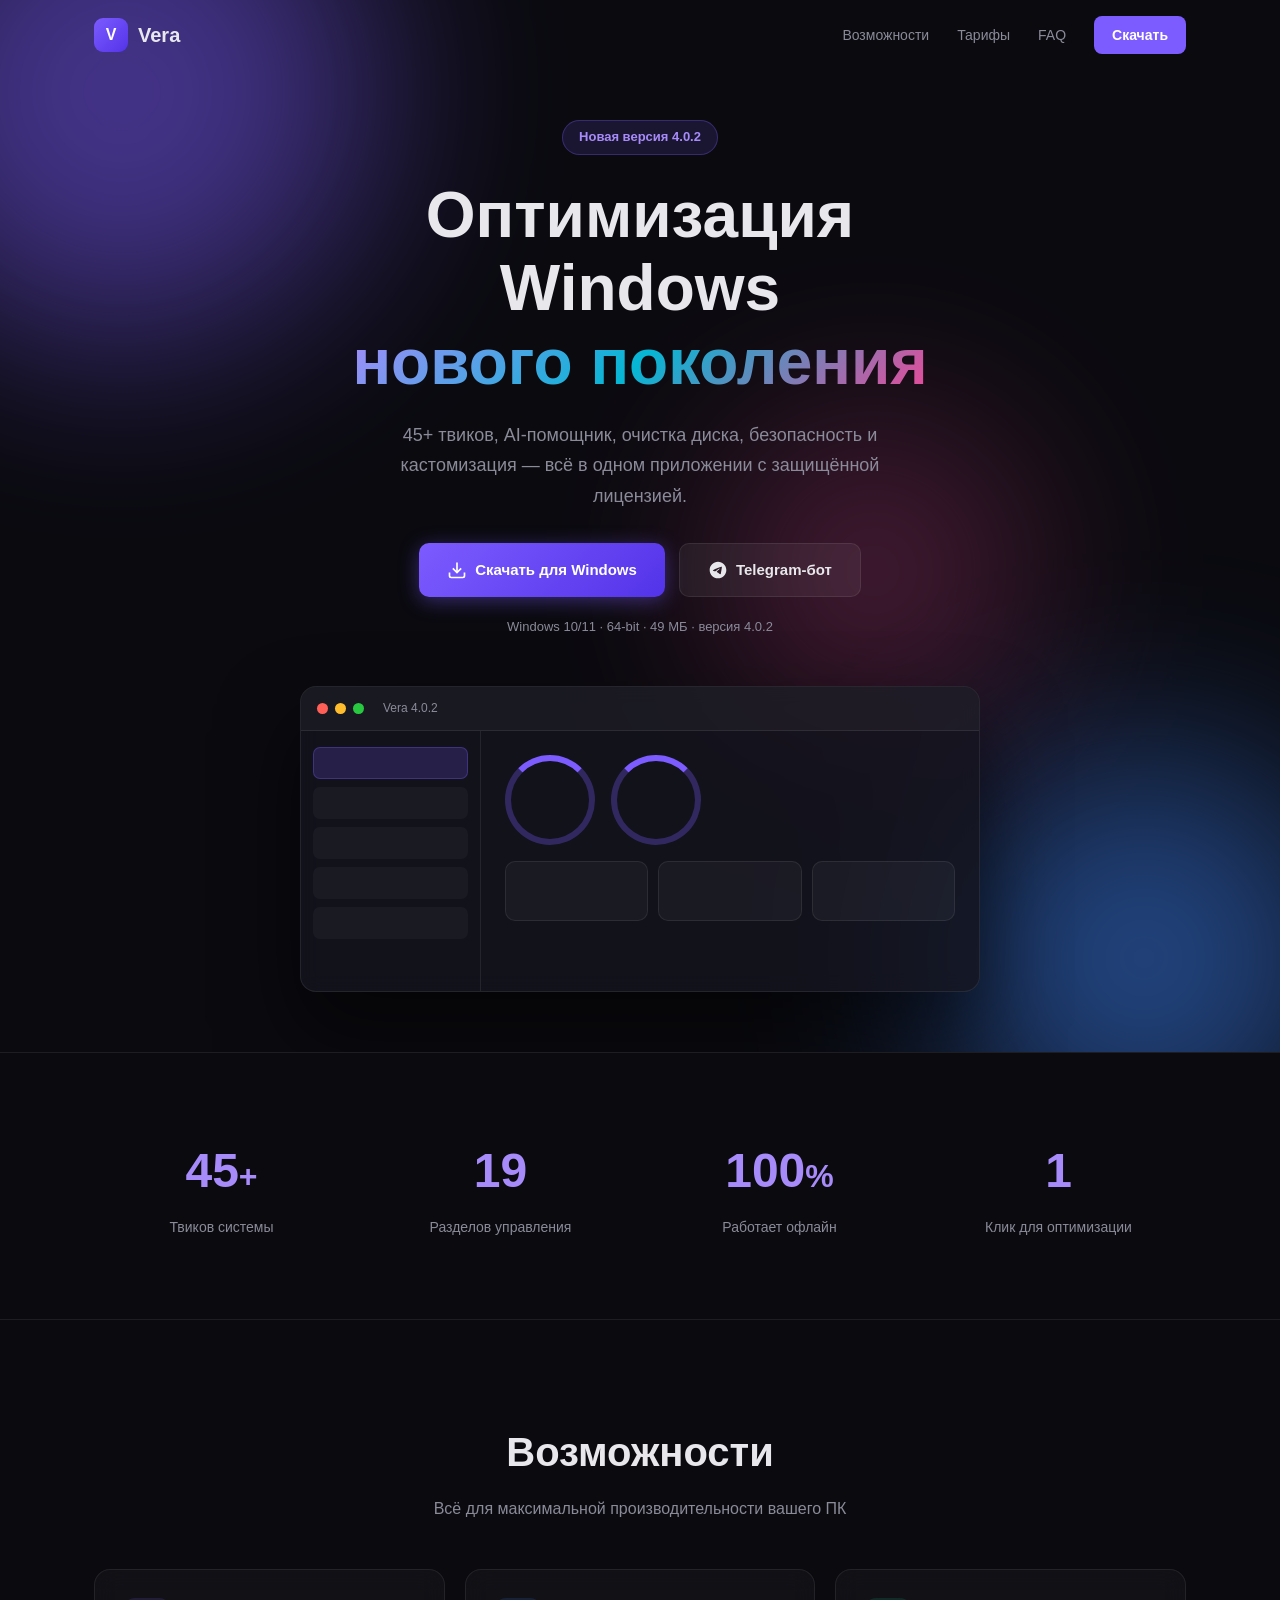
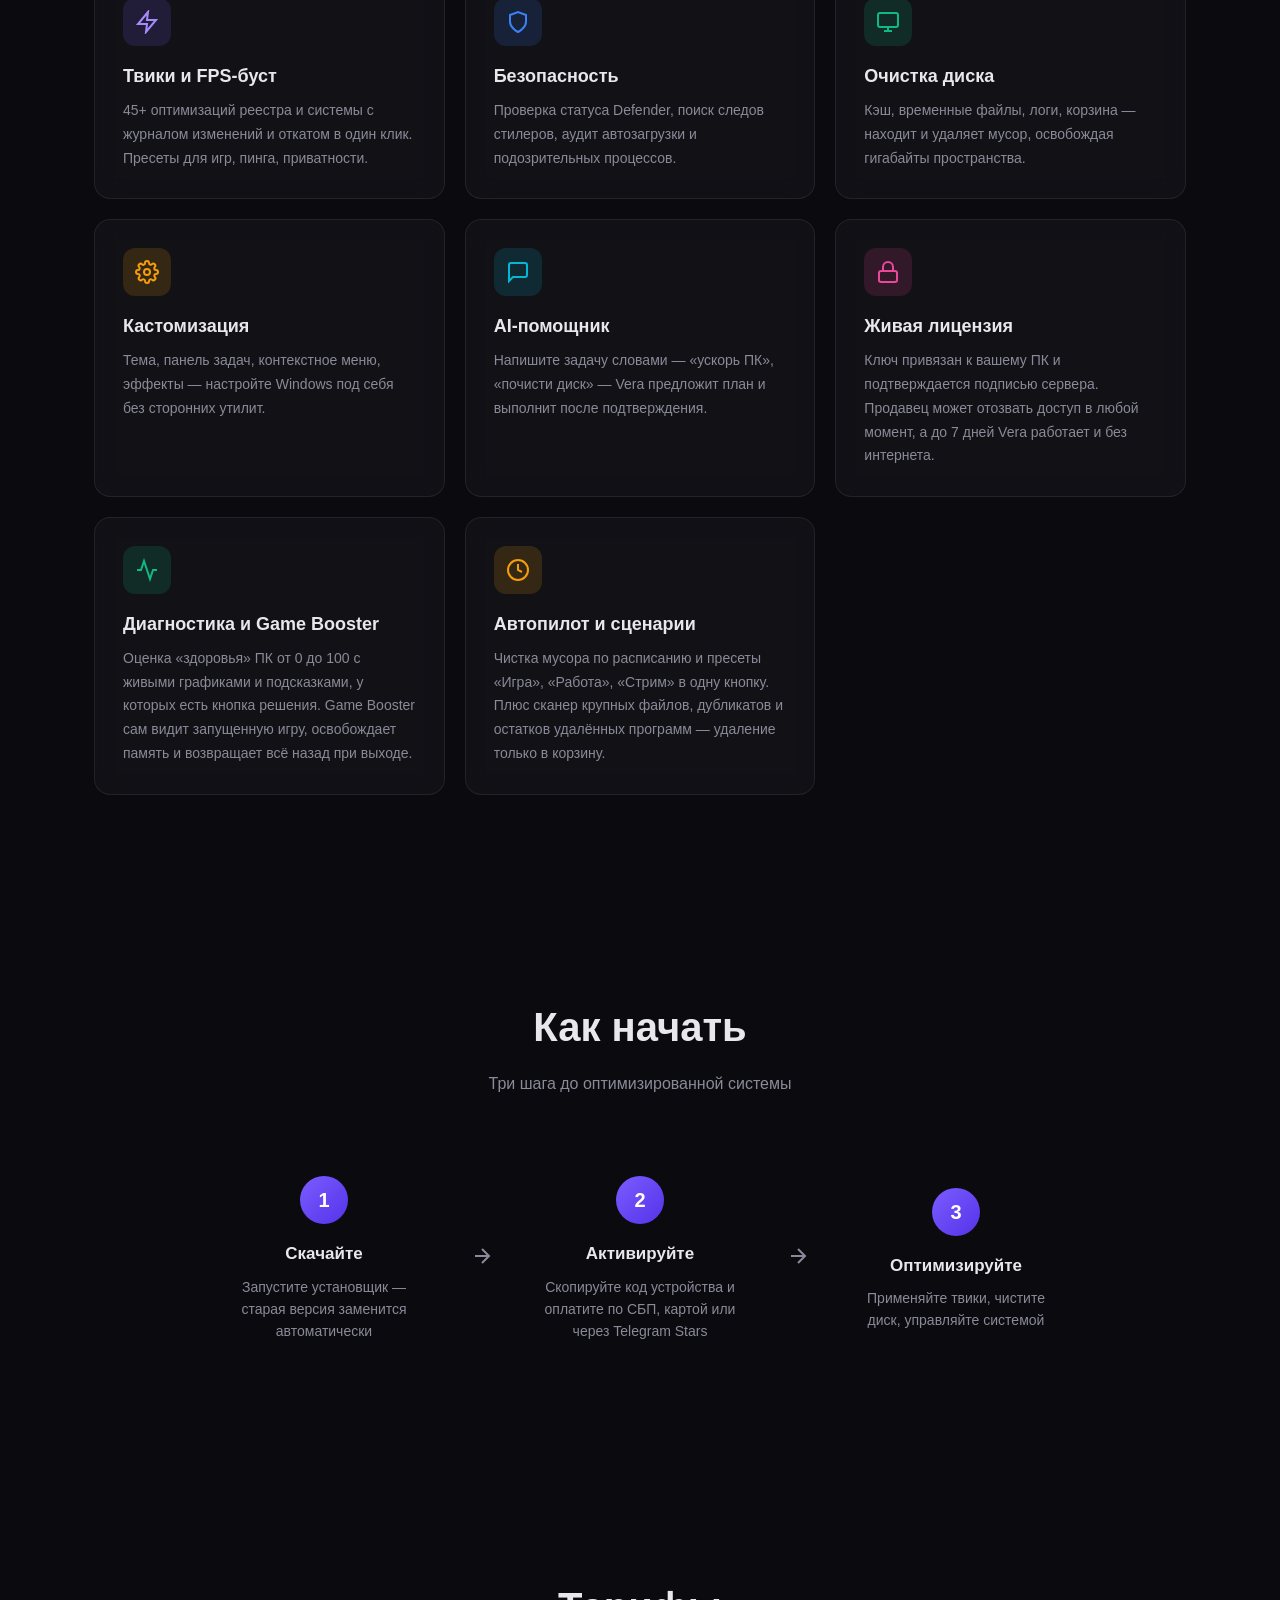
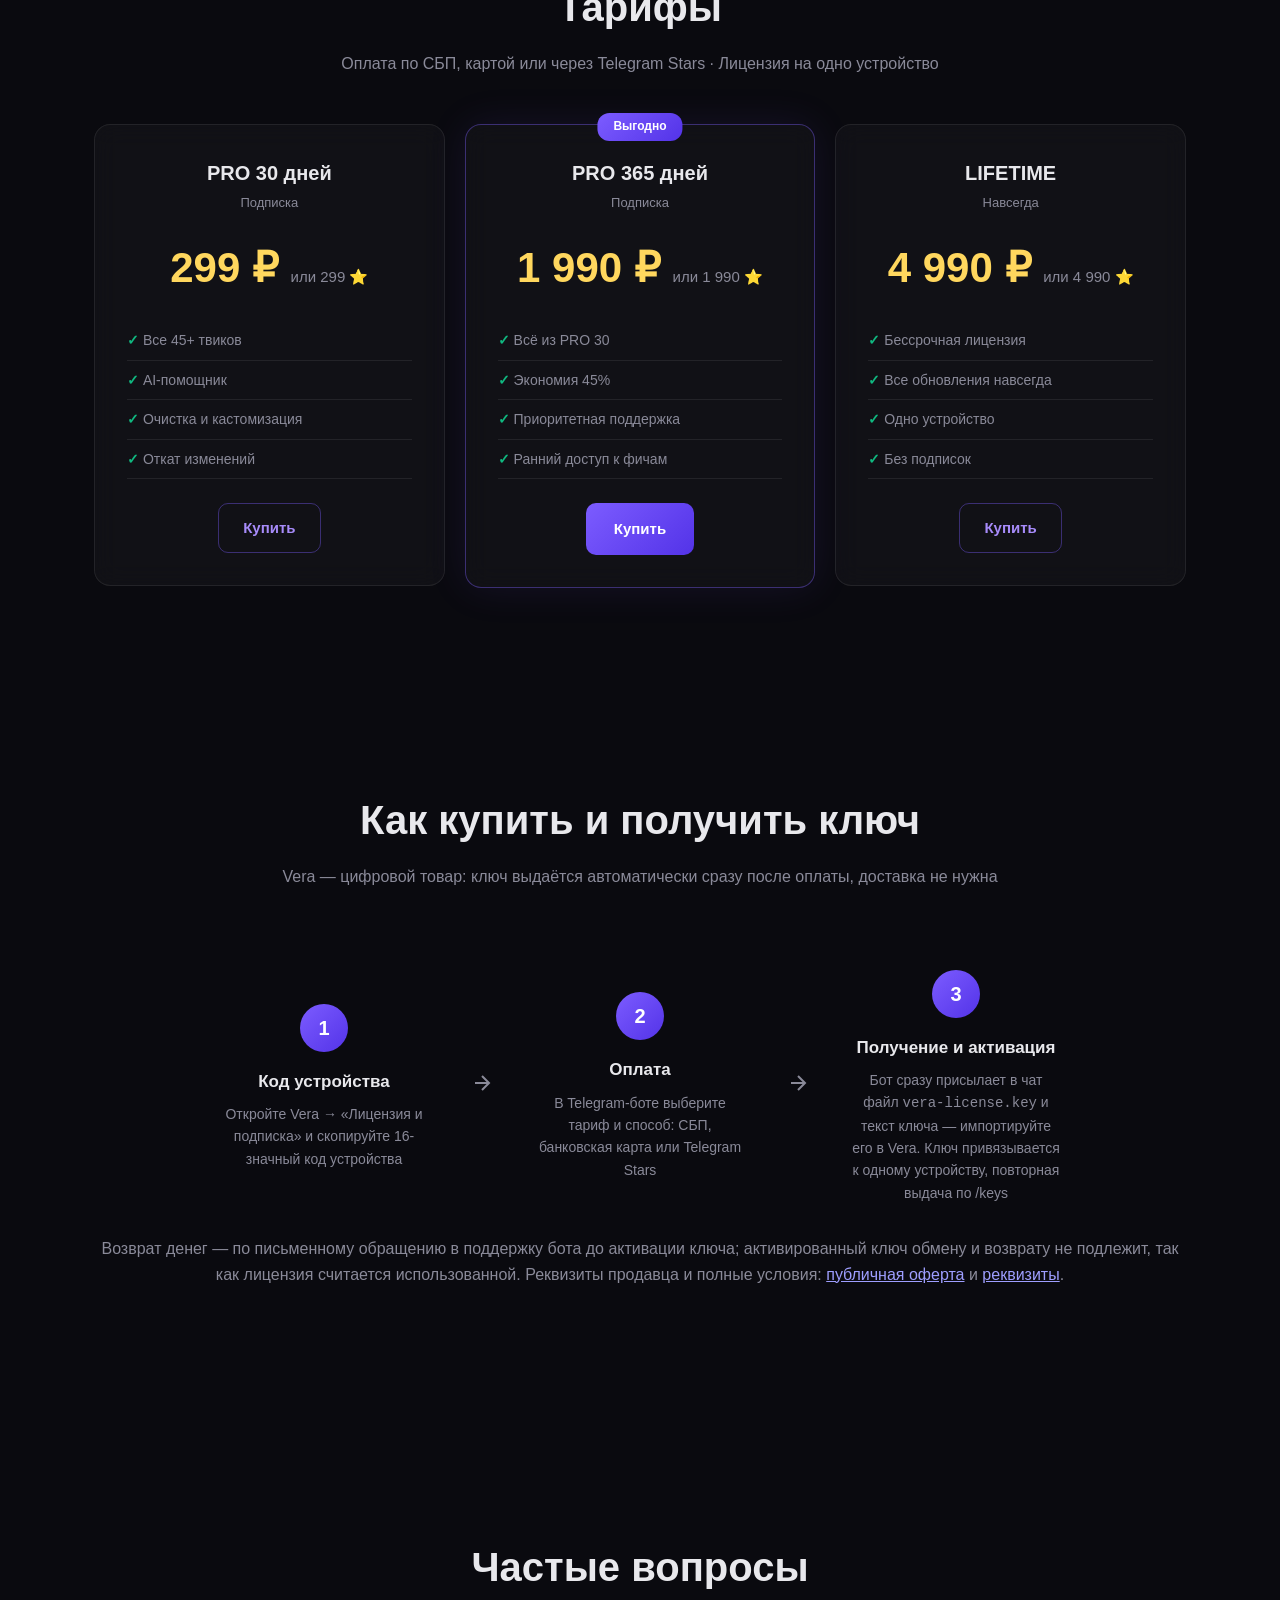
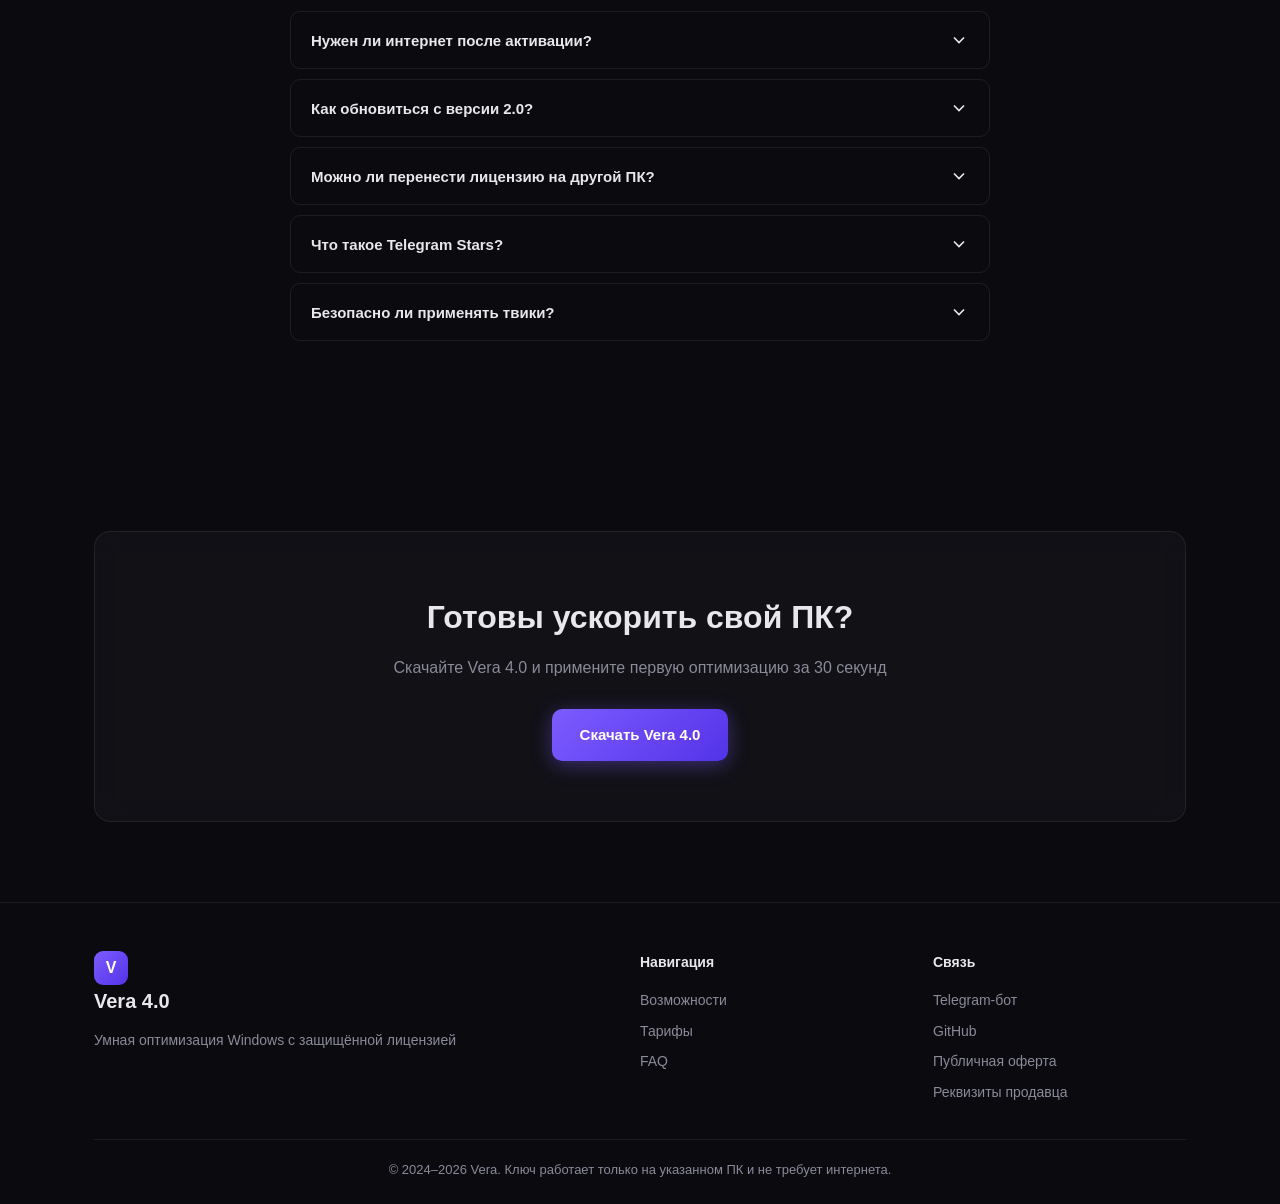
==== index.html @ 6e362bac "Release Vera 4.0.2: update channel with levels, history and SHA-256 Co-Authored-By: Claude Opus 5.5 " ====
<!DOCTYPE html>
<html lang="ru">
<head>
<meta charset="UTF-8">
<meta name="viewport" content="width=device-width, initial-scale=1.0">
<title>Vera 4.0 — Умная оптимизация Windows</title>
<meta name="description" content="Vera 4.0 — приложение для оптимизации Windows с защищённой лицензией. Твики, очистка, безопасность, AI-помощник.">
<link rel="stylesheet" href="styles.css">
<link rel="icon" href="../assets/vera_icon/vera.ico" type="image/x-icon">
</head>
<body>

<nav class="navbar" id="navbar">
  <div class="nav-inner">
    <a href="#" class="logo">
      <span class="logo-icon">V</span>
      <span class="logo-text">Vera</span>
    </a>
    <div class="nav-links" id="navLinks">
      <a href="#features">Возможности</a>
      <a href="#pricing">Тарифы</a>
      <a href="#faq">FAQ</a>
      <a href="#download" class="nav-cta">Скачать</a>
    </div>
    <button class="burger" id="burger" aria-label="Меню">
      <span></span><span></span><span></span>
    </button>
  </div>
</nav>

<header class="hero" id="hero">
  <div class="hero-bg">
    <div class="orb orb-1"></div>
    <div class="orb orb-2"></div>
    <div class="orb orb-3"></div>
  </div>
  <div class="hero-content">
    <div class="hero-badge reveal">Новая версия 4.0.2</div>
    <h1 class="hero-title reveal">Оптимизация Windows<br><span class="gradient-text">нового поколения</span></h1>
    <p class="hero-sub reveal">45+ твиков, AI-помощник, очистка диска, безопасность и кастомизация — всё в одном приложении с защищённой лицензией.</p>
    <div class="hero-actions reveal">
      <a class="btn btn-primary btn-glow" href="https://github.com/sdxdxdxdx/vera-site/releases/download/v4.0.2/VeraSetup-4.0.2.exe" download id="download">
        <svg width="20" height="20" viewBox="0 0 24 24" fill="none" stroke="currentColor" stroke-width="2"><path d="M21 15v4a2 2 0 0 1-2 2H5a2 2 0 0 1-2-2v-4"/><polyline points="7 10 12 15 17 10"/><line x1="12" y1="15" x2="12" y2="3"/></svg>
        Скачать для Windows
      </a>
      <a class="btn btn-ghost" href="https://t.me/VERA2optimal_bot" target="_blank">
        <svg width="20" height="20" viewBox="0 0 24 24" fill="currentColor"><path d="M12 2C6.48 2 2 6.48 2 12s4.48 10 10 10 10-4.48 10-10S17.52 2 12 2zm4.64 6.8c-.15 1.58-.8 5.42-1.13 7.19-.14.75-.42 1-.68 1.03-.58.05-1.02-.38-1.58-.75-.88-.58-1.38-.94-2.23-1.5-.99-.65-.35-1.01.22-1.59.15-.15 2.71-2.48 2.76-2.69a.2.2 0 00-.05-.18c-.06-.05-.14-.03-.21-.02-.09.02-1.49.95-4.22 2.79-.4.27-.76.41-1.08.4-.36-.01-1.04-.2-1.55-.37-.63-.2-1.12-.31-1.08-.66.02-.18.27-.36.74-.55 2.92-1.27 4.86-2.11 5.83-2.51 2.78-1.16 3.35-1.36 3.73-1.36.08 0 .27.02.39.12.1.08.13.19.14.27-.01.06.01.24 0 .38z"/></svg>
        Telegram-бот
      </a>
    </div>
    <p class="hero-meta reveal">Windows 10/11 · 64-bit · 49 МБ · версия 4.0.2</p>
  </div>
  <div class="hero-visual reveal">
    <div class="window-mockup">
      <div class="window-bar">
        <span class="dot red"></span>
        <span class="dot yellow"></span>
        <span class="dot green"></span>
        <span class="window-title">Vera 4.0.2</span>
      </div>
      <div class="window-body">
        <div class="mock-sidebar">
          <div class="mock-nav active"></div>
          <div class="mock-nav"></div>
          <div class="mock-nav"></div>
          <div class="mock-nav"></div>
          <div class="mock-nav"></div>
        </div>
        <div class="mock-content">
          <div class="mock-ring"></div>
          <div class="mock-ring"></div>
          <div class="mock-cards">
            <div class="mock-card"></div>
            <div class="mock-card"></div>
            <div class="mock-card"></div>
          </div>
        </div>
      </div>
    </div>
  </div>
</header>

<section class="stats" id="stats">
  <div class="container">
    <div class="stats-grid">
      <div class="stat-item reveal">
        <span class="stat-number" data-target="45">0</span><span class="stat-plus">+</span>
        <span class="stat-label">Твиков системы</span>
      </div>
      <div class="stat-item reveal">
        <span class="stat-number" data-target="19">0</span>
        <span class="stat-label">Разделов управления</span>
      </div>
      <div class="stat-item reveal">
        <span class="stat-number" data-target="100">0</span><span class="stat-plus">%</span>
        <span class="stat-label">Работает офлайн</span>
      </div>
      <div class="stat-item reveal">
        <span class="stat-number" data-target="1">0</span>
        <span class="stat-label">Клик для оптимизации</span>
      </div>
    </div>
  </div>
</section>

<main>
<section class="features" id="features">
  <div class="container">
    <h2 class="section-title reveal">Возможности</h2>
    <p class="section-sub reveal">Всё для максимальной производительности вашего ПК</p>
    <div class="features-grid">
      <div class="feature-card glass reveal">
        <div class="feature-icon purple">
          <svg width="24" height="24" viewBox="0 0 24 24" fill="none" stroke="currentColor" stroke-width="2"><polygon points="13 2 3 14 12 14 11 22 21 10 12 10 13 2"/></svg>
        </div>
        <h3>Твики и FPS-буст</h3>
        <p>45+ оптимизаций реестра и системы с журналом изменений и откатом в один клик. Пресеты для игр, пинга, приватности.</p>
      </div>
      <div class="feature-card glass reveal">
        <div class="feature-icon blue">
          <svg width="24" height="24" viewBox="0 0 24 24" fill="none" stroke="currentColor" stroke-width="2"><path d="M12 22s8-4 8-10V5l-8-3-8 3v7c0 6 8 10 8 10z"/></svg>
        </div>
        <h3>Безопасность</h3>
        <p>Проверка статуса Defender, поиск следов стилеров, аудит автозагрузки и подозрительных процессов.</p>
      </div>
      <div class="feature-card glass reveal">
        <div class="feature-icon green">
          <svg width="24" height="24" viewBox="0 0 24 24" fill="none" stroke="currentColor" stroke-width="2"><rect x="2" y="3" width="20" height="14" rx="2"/><line x1="8" y1="21" x2="16" y2="21"/><line x1="12" y1="17" x2="12" y2="21"/></svg>
        </div>
        <h3>Очистка диска</h3>
        <p>Кэш, временные файлы, логи, корзина — находит и удаляет мусор, освобождая гигабайты пространства.</p>
      </div>
      <div class="feature-card glass reveal">
        <div class="feature-icon orange">
          <svg width="24" height="24" viewBox="0 0 24 24" fill="none" stroke="currentColor" stroke-width="2"><circle cx="12" cy="12" r="3"/><path d="M19.4 15a1.65 1.65 0 0 0 .33 1.82l.06.06a2 2 0 0 1-2.83 2.83l-.06-.06a1.65 1.65 0 0 0-1.82-.33 1.65 1.65 0 0 0-1 1.51V21a2 2 0 0 1-4 0v-.09A1.65 1.65 0 0 0 9 19.4a1.65 1.65 0 0 0-1.82.33l-.06.06a2 2 0 0 1-2.83-2.83l.06-.06A1.65 1.65 0 0 0 4.68 15a1.65 1.65 0 0 0-1.51-1H3a2 2 0 0 1 0-4h.09A1.65 1.65 0 0 0 4.6 9a1.65 1.65 0 0 0-.33-1.82l-.06-.06a2 2 0 0 1 2.83-2.83l.06.06A1.65 1.65 0 0 0 9 4.68a1.65 1.65 0 0 0 1-1.51V3a2 2 0 0 1 4 0v.09a1.65 1.65 0 0 0 1 1.51 1.65 1.65 0 0 0 1.82-.33l.06-.06a2 2 0 0 1 2.83 2.83l-.06.06A1.65 1.65 0 0 0 19.4 9a1.65 1.65 0 0 0 1.51 1H21a2 2 0 0 1 0 4h-.09a1.65 1.65 0 0 0-1.51 1z"/></svg>
        </div>
        <h3>Кастомизация</h3>
        <p>Тема, панель задач, контекстное меню, эффекты — настройте Windows под себя без сторонних утилит.</p>
      </div>
      <div class="feature-card glass reveal">
        <div class="feature-icon cyan">
          <svg width="24" height="24" viewBox="0 0 24 24" fill="none" stroke="currentColor" stroke-width="2"><path d="M21 15a2 2 0 0 1-2 2H7l-4 4V5a2 2 0 0 1 2-2h14a2 2 0 0 1 2 2z"/></svg>
        </div>
        <h3>AI-помощник</h3>
        <p>Напишите задачу словами — «ускорь ПК», «почисти диск» — Vera предложит план и выполнит после подтверждения.</p>
      </div>
      <div class="feature-card glass reveal">
        <div class="feature-icon pink">
          <svg width="24" height="24" viewBox="0 0 24 24" fill="none" stroke="currentColor" stroke-width="2"><rect x="3" y="11" width="18" height="11" rx="2" ry="2"/><path d="M7 11V7a5 5 0 0 1 10 0v4"/></svg>
        </div>
        <h3>Живая лицензия</h3>
        <p>Ключ привязан к вашему ПК и подтверждается подписью сервера. Продавец может отозвать доступ в любой момент, а до 7 дней Vera работает и без интернета.</p>
      </div>
      <div class="feature-card glass reveal">
        <div class="feature-icon green">
          <svg width="24" height="24" viewBox="0 0 24 24" fill="none" stroke="currentColor" stroke-width="2"><path d="M22 12h-4l-3 9L9 3l-3 9H2"/></svg>
        </div>
        <h3>Диагностика и Game Booster</h3>
        <p>Оценка «здоровья» ПК от 0 до 100 с живыми графиками и подсказками, у которых есть кнопка решения. Game Booster сам видит запущенную игру, освобождает память и возвращает всё назад при выходе.</p>
      </div>
      <div class="feature-card glass reveal">
        <div class="feature-icon orange">
          <svg width="24" height="24" viewBox="0 0 24 24" fill="none" stroke="currentColor" stroke-width="2"><circle cx="12" cy="12" r="10"/><polyline points="12 6 12 12 16 14"/></svg>
        </div>
        <h3>Автопилот и сценарии</h3>
        <p>Чистка мусора по расписанию и пресеты «Игра», «Работа», «Стрим» в одну кнопку. Плюс сканер крупных файлов, дубликатов и остатков удалённых программ — удаление только в корзину.</p>
      </div>
    </div>
  </div>
</section>

<section class="how-it-works" id="how">
  <div class="container">
    <h2 class="section-title reveal">Как начать</h2>
    <p class="section-sub reveal">Три шага до оптимизированной системы</p>
    <div class="steps-grid">
      <div class="step-card reveal">
        <div class="step-num">1</div>
        <h3>Скачайте</h3>
        <p>Запустите установщик — старая версия заменится автоматически</p>
      </div>
      <div class="step-arrow reveal">
        <svg width="24" height="24" viewBox="0 0 24 24" fill="none" stroke="currentColor" stroke-width="2"><line x1="5" y1="12" x2="19" y2="12"/><polyline points="12 5 19 12 12 19"/></svg>
      </div>
      <div class="step-card reveal">
        <div class="step-num">2</div>
        <h3>Активируйте</h3>
        <p>Скопируйте код устройства и оплатите по СБП, картой или через Telegram Stars</p>
      </div>
      <div class="step-arrow reveal">
        <svg width="24" height="24" viewBox="0 0 24 24" fill="none" stroke="currentColor" stroke-width="2"><line x1="5" y1="12" x2="19" y2="12"/><polyline points="12 5 19 12 12 19"/></svg>
      </div>
      <div class="step-card reveal">
        <div class="step-num">3</div>
        <h3>Оптимизируйте</h3>
        <p>Применяйте твики, чистите диск, управляйте системой</p>
      </div>
    </div>
  </div>
</section>

<section class="pricing" id="pricing">
  <div class="container">
    <h2 class="section-title reveal">Тарифы</h2>
    <p class="section-sub reveal">Оплата по СБП, картой или через Telegram Stars · Лицензия на одно устройство</p>
    <div class="pricing-grid">
      <div class="price-card glass reveal">
        <div class="price-header">
          <h3>PRO 30 дней</h3>
          <p class="price-period">Подписка</p>
        </div>
        <div class="price-value">299 ₽ <span class="price-alt">или 299 ⭐</span></div>
        <ul class="price-features">
          <li>Все 45+ твиков</li>
          <li>AI-помощник</li>
          <li>Очистка и кастомизация</li>
          <li>Откат изменений</li>
        </ul>
        <a class="btn btn-outline" href="https://t.me/VERA2optimal_bot" target="_blank">Купить</a>
      </div>
      <div class="price-card glass popular reveal">
        <div class="popular-badge">Выгодно</div>
        <div class="price-header">
          <h3>PRO 365 дней</h3>
          <p class="price-period">Подписка</p>
        </div>
        <div class="price-value">1 990 ₽ <span class="price-alt">или 1 990 ⭐</span></div>
        <ul class="price-features">
          <li>Всё из PRO 30</li>
          <li>Экономия 45%</li>
          <li>Приоритетная поддержка</li>
          <li>Ранний доступ к фичам</li>
        </ul>
        <a class="btn btn-primary" href="https://t.me/VERA2optimal_bot" target="_blank">Купить</a>
      </div>
      <div class="price-card glass reveal">
        <div class="price-header">
          <h3>LIFETIME</h3>
          <p class="price-period">Навсегда</p>
        </div>
        <div class="price-value">4 990 ₽ <span class="price-alt">или 4 990 ⭐</span></div>
        <ul class="price-features">
          <li>Бессрочная лицензия</li>
          <li>Все обновления навсегда</li>
          <li>Одно устройство</li>
          <li>Без подписок</li>
        </ul>
        <a class="btn btn-outline" href="https://t.me/VERA2optimal_bot" target="_blank">Купить</a>
      </div>
    </div>
  </div>
</section>

<section class="how-it-works" id="purchase">
  <div class="container">
    <h2 class="section-title reveal">Как купить и получить ключ</h2>
    <p class="section-sub reveal">Vera — цифровой товар: ключ выдаётся автоматически сразу после оплаты, доставка не нужна</p>
    <div class="steps-grid">
      <div class="step-card reveal">
        <div class="step-num">1</div>
        <h3>Код устройства</h3>
        <p>Откройте Vera → «Лицензия и подписка» и скопируйте 16-значный код устройства</p>
      </div>
      <div class="step-arrow reveal">
        <svg width="24" height="24" viewBox="0 0 24 24" fill="none" stroke="currentColor" stroke-width="2"><line x1="5" y1="12" x2="19" y2="12"/><polyline points="12 5 19 12 12 19"/></svg>
      </div>
      <div class="step-card reveal">
        <div class="step-num">2</div>
        <h3>Оплата</h3>
        <p>В Telegram-боте выберите тариф и способ: СБП, банковская карта или Telegram Stars</p>
      </div>
      <div class="step-arrow reveal">
        <svg width="24" height="24" viewBox="0 0 24 24" fill="none" stroke="currentColor" stroke-width="2"><line x1="5" y1="12" x2="19" y2="12"/><polyline points="12 5 19 12 12 19"/></svg>
      </div>
      <div class="step-card reveal">
        <div class="step-num">3</div>
        <h3>Получение и активация</h3>
        <p>Бот сразу присылает в чат файл <code>vera-license.key</code> и текст ключа — импортируйте его в Vera. Ключ привязывается к одному устройству, повторная выдача по /keys</p>
      </div>
    </div>
    <p class="section-sub reveal">Возврат денег — по письменному обращению в поддержку бота до активации ключа; активированный ключ обмену и возврату не подлежит, так как лицензия считается использованной. Реквизиты продавца и полные условия: <a href="offer.html">публичная оферта</a> и <a href="requisites.html">реквизиты</a>.</p>
  </div>
</section>

<section class="faq" id="faq">
  <div class="container">
    <h2 class="section-title reveal">Частые вопросы</h2>
    <div class="faq-list">
      <div class="faq-item reveal">
        <button class="faq-question">
          <span>Нужен ли интернет после активации?</span>
          <svg class="faq-chevron" width="20" height="20" viewBox="0 0 24 24" fill="none" stroke="currentColor" stroke-width="2"><polyline points="6 9 12 15 18 9"/></svg>
        </button>
        <div class="faq-answer">
          <p>Для самой активации — да: Vera сверяет подпись сервера, поэтому отозванный ключ перестает работать. После проверки приложение до 7 дней работает офлайн, а подпись ключа верифицируется локально на вашем ПК.</p>
        </div>
      </div>
      <div class="faq-item reveal">
        <button class="faq-question">
          <span>Как обновиться с версии 2.0?</span>
          <svg class="faq-chevron" width="20" height="20" viewBox="0 0 24 24" fill="none" stroke="currentColor" stroke-width="2"><polyline points="6 9 12 15 18 9"/></svg>
        </button>
        <div class="faq-answer">
          <p>Просто скачайте и запустите установщик 4.0 — старая версия заменится автоматически. Если лицензия не подхватилась, возьмите ключ в боте (/keys) и вставьте в разделе «Лицензия».</p>
        </div>
      </div>
      <div class="faq-item reveal">
        <button class="faq-question">
          <span>Можно ли перенести лицензию на другой ПК?</span>
          <svg class="faq-chevron" width="20" height="20" viewBox="0 0 24 24" fill="none" stroke="currentColor" stroke-width="2"><polyline points="6 9 12 15 18 9"/></svg>
        </button>
        <div class="faq-answer">
          <p>Лицензия привязана к коду одного устройства. Для переноса обратитесь к администратору бота — он отзовёт старый ключ и выдаст новый для другого ПК.</p>
        </div>
      </div>
      <div class="faq-item reveal">
        <button class="faq-question">
          <span>Что такое Telegram Stars?</span>
          <svg class="faq-chevron" width="20" height="20" viewBox="0 0 24 24" fill="none" stroke="currentColor" stroke-width="2"><polyline points="6 9 12 15 18 9"/></svg>
        </button>
        <div class="faq-answer">
          <p>Это внутренняя валюта Telegram для цифровых товаров. Пополняется через магазин приложений (iOS/Android) или через бота @Stars. Оплата происходит прямо в диалоге с ботом Vera.</p>
        </div>
      </div>
      <div class="faq-item reveal">
        <button class="faq-question">
          <span>Безопасно ли применять твики?</span>
          <svg class="faq-chevron" width="20" height="20" viewBox="0 0 24 24" fill="none" stroke="currentColor" stroke-width="2"><polyline points="6 9 12 15 18 9"/></svg>
        </button>
        <div class="faq-answer">
          <p>Да. Каждое изменение записывается в журнал и может быть откачено в один клик. Твики помечены уровнем риска (низкий/средний/высокий), чтобы вы понимали последствия.</p>
        </div>
      </div>
    </div>
  </div>
</section>

<section class="cta-section">
  <div class="container">
    <div class="cta-card glass reveal">
      <h2>Готовы ускорить свой ПК?</h2>
      <p>Скачайте Vera 4.0 и примените первую оптимизацию за 30 секунд</p>
      <a class="btn btn-primary btn-glow" href="https://github.com/sdxdxdxdx/vera-site/releases/download/v4.0.2/VeraSetup-4.0.2.exe" download>
        Скачать Vera 4.0
      </a>
    </div>
  </div>
</section>
</main>

<footer class="footer">
  <div class="container">
    <div class="footer-grid">
      <div class="footer-brand">
        <span class="logo-icon">V</span>
        <span class="logo-text">Vera 4.0</span>
        <p>Умная оптимизация Windows с защищённой лицензией</p>
      </div>
      <div class="footer-links">
        <h4>Навигация</h4>
        <a href="#features">Возможности</a>
        <a href="#pricing">Тарифы</a>
        <a href="#faq">FAQ</a>
      </div>
      <div class="footer-links">
        <h4>Связь</h4>
        <a href="https://t.me/VERA2optimal_bot" target="_blank">Telegram-бот</a>
        <a href="https://github.com/sdxdxdxdx/vera-site" target="_blank">GitHub</a>
        <a href="offer.html">Публичная оферта</a>
        <a href="requisites.html">Реквизиты продавца</a>
      </div>
    </div>
    <div class="footer-bottom">
      <p>© 2024–2026 Vera. Ключ работает только на указанном ПК и не требует интернета.</p>
    </div>
  </div>
</footer>

<script src="script.js"></script>
</body>
</html>
---- styles.css ----
:root {
  --bg: #0a0a0f;
  --bg-card: rgba(255, 255, 255, 0.03);
  --border: rgba(255, 255, 255, 0.08);
  --text: #e8e8ec;
  --text-muted: #8a8a99;
  --accent: #7c5cff;
  --accent-light: #a78bfa;
  --accent-glow: rgba(124, 92, 255, 0.4);
  --blue: #3b82f6;
  --green: #10b981;
  --orange: #f59e0b;
  --cyan: #06b6d4;
  --pink: #ec4899;
  --radius: 16px;
  --radius-sm: 10px;
  color-scheme: dark;
}

* { box-sizing: border-box; margin: 0; padding: 0; }

html { scroll-behavior: smooth; }

body {
  font-family: "Segoe UI Variable", "Segoe UI", -apple-system, sans-serif;
  background: var(--bg);
  color: var(--text);
  line-height: 1.6;
  overflow-x: hidden;
}

.container { max-width: 1140px; margin: 0 auto; padding: 0 24px; }

/* ---- NAVBAR ---- */
.navbar {
  position: fixed; top: 0; left: 0; right: 0; z-index: 1000;
  padding: 16px 0;
  transition: background 0.3s, box-shadow 0.3s, padding 0.3s;
}
.navbar.scrolled {
  background: rgba(10, 10, 15, 0.85);
  backdrop-filter: blur(20px) saturate(1.4);
  -webkit-backdrop-filter: blur(20px) saturate(1.4);
  box-shadow: 0 1px 0 var(--border);
  padding: 10px 0;
}
.nav-inner {
  max-width: 1140px; margin: 0 auto; padding: 0 24px;
  display: flex; align-items: center; justify-content: space-between;
}
.logo { display: flex; align-items: center; gap: 10px; text-decoration: none; }
.logo-icon {
  width: 34px; height: 34px; border-radius: 9px;
  background: linear-gradient(135deg, var(--accent), #5333e8);
  display: flex; align-items: center; justify-content: center;
  font-weight: 800; font-size: 16px; color: #fff;
}
.logo-text { font-size: 20px; font-weight: 700; color: var(--text); }
.nav-links { display: flex; align-items: center; gap: 28px; }
.nav-links a { color: var(--text-muted); text-decoration: none; font-size: 14px; font-weight: 500; transition: color 0.2s; }
.nav-links a:hover { color: var(--text); }
.nav-cta {
  background: var(--accent) !important; color: #fff !important;
  padding: 8px 18px; border-radius: 8px; font-weight: 600 !important;
  transition: transform 0.2s, box-shadow 0.2s !important;
}
.nav-cta:hover { transform: translateY(-1px); box-shadow: 0 4px 20px var(--accent-glow); }
.burger { display: none; background: none; border: none; cursor: pointer; padding: 4px; }
.burger span { display: block; width: 22px; height: 2px; background: var(--text); margin: 5px 0; border-radius: 2px; transition: 0.3s; }

/* ---- HERO ---- */
.hero {
  position: relative; min-height: 100vh;
  display: flex; flex-direction: column; align-items: center; justify-content: center;
  padding: 120px 24px 60px; text-align: center; overflow: hidden;
}
.hero-bg { position: absolute; inset: 0; pointer-events: none; }
.orb {
  position: absolute; border-radius: 50%; filter: blur(100px); opacity: 0.5;
  animation: float 12s ease-in-out infinite;
}
.orb-1 { width: 500px; height: 500px; background: var(--accent); top: -15%; left: -10%; animation-delay: 0s; }
.orb-2 { width: 400px; height: 400px; background: #3b82f6; bottom: -10%; right: -5%; animation-delay: -4s; }
.orb-3 { width: 300px; height: 300px; background: #ec4899; top: 40%; right: 20%; animation-delay: -8s; opacity: 0.3; }
@keyframes float {
  0%, 100% { transform: translate(0, 0) scale(1); }
  33% { transform: translate(30px, -20px) scale(1.05); }
  66% { transform: translate(-20px, 15px) scale(0.95); }
}
.hero-content { position: relative; z-index: 2; max-width: 720px; }
.hero-badge {
  display: inline-block; padding: 6px 16px; border-radius: 20px;
  background: rgba(124, 92, 255, 0.15); border: 1px solid rgba(124, 92, 255, 0.3);
  color: var(--accent-light); font-size: 13px; font-weight: 600; margin-bottom: 24px;
}
.hero-title { font-size: clamp(36px, 6vw, 64px); font-weight: 800; line-height: 1.15; margin-bottom: 20px; }
.gradient-text {
  background: linear-gradient(135deg, var(--accent-light), var(--cyan), var(--pink));
  -webkit-background-clip: text; -webkit-text-fill-color: transparent;
  background-clip: text;
}
.hero-sub { font-size: 18px; color: var(--text-muted); max-width: 540px; margin: 0 auto 32px; line-height: 1.7; }
.hero-actions { display: flex; gap: 14px; justify-content: center; flex-wrap: wrap; margin-bottom: 20px; }
.hero-meta { font-size: 13px; color: var(--text-muted); }

/* ---- BUTTONS ---- */
.btn {
  display: inline-flex; align-items: center; gap: 8px;
  padding: 14px 28px; border-radius: var(--radius-sm);
  font-size: 15px; font-weight: 600; text-decoration: none;
  transition: transform 0.2s, box-shadow 0.2s, background 0.2s;
  cursor: pointer; border: none;
}
.btn:hover { transform: translateY(-2px); }
.btn-primary { background: linear-gradient(135deg, var(--accent), #5333e8); color: #fff; }
.btn-primary:hover { box-shadow: 0 8px 30px var(--accent-glow); }
.btn-glow { box-shadow: 0 4px 20px var(--accent-glow); }
.btn-ghost { background: rgba(255,255,255,0.06); color: var(--text); border: 1px solid var(--border); }
.btn-ghost:hover { background: rgba(255,255,255,0.1); }
.btn-outline { background: transparent; color: var(--accent-light); border: 1px solid rgba(124,92,255,0.4); padding: 12px 24px; }
.btn-outline:hover { background: rgba(124,92,255,0.1); }

/* ---- WINDOW MOCKUP ---- */
.hero-visual { position: relative; z-index: 2; margin-top: 48px; width: 100%; max-width: 680px; }
.window-mockup {
  background: rgba(20, 20, 30, 0.8); border: 1px solid var(--border);
  border-radius: var(--radius); overflow: hidden;
  backdrop-filter: blur(10px); box-shadow: 0 40px 80px rgba(0,0,0,0.5);
}
.window-bar { display: flex; align-items: center; gap: 7px; padding: 12px 16px; background: rgba(255,255,255,0.03); border-bottom: 1px solid var(--border); }
.dot { width: 11px; height: 11px; border-radius: 50%; }
.dot.red { background: #ff5f57; }
.dot.yellow { background: #ffbd2e; }
.dot.green { background: #28c840; }
.window-title { margin-left: 12px; font-size: 12px; color: var(--text-muted); }
.window-body { display: flex; min-height: 260px; }
.mock-sidebar { width: 180px; padding: 16px 12px; border-right: 1px solid var(--border); display: flex; flex-direction: column; gap: 8px; }
.mock-nav { height: 32px; border-radius: 7px; background: rgba(255,255,255,0.04); }
.mock-nav.active { background: rgba(124,92,255,0.2); border: 1px solid rgba(124,92,255,0.3); }
.mock-content { flex: 1; padding: 24px; display: flex; flex-wrap: wrap; gap: 16px; align-content: flex-start; }
.mock-ring { width: 90px; height: 90px; border-radius: 50%; border: 6px solid rgba(124,92,255,0.3); border-top-color: var(--accent); animation: spin 3s linear infinite; }
@keyframes spin { to { transform: rotate(360deg); } }
.mock-cards { display: flex; gap: 10px; width: 100%; }
.mock-card { flex: 1; height: 60px; border-radius: 10px; background: rgba(255,255,255,0.04); border: 1px solid var(--border); }

/* ---- STATS ---- */
.stats { padding: 60px 0; border-top: 1px solid var(--border); border-bottom: 1px solid var(--border); }
.stats-grid { display: grid; grid-template-columns: repeat(4, 1fr); gap: 24px; text-align: center; }
.stat-item { padding: 20px; }
.stat-number { font-size: 48px; font-weight: 800; color: var(--accent-light); }
.stat-plus { font-size: 32px; font-weight: 700; color: var(--accent-light); }
.stat-label { display: block; margin-top: 6px; font-size: 14px; color: var(--text-muted); }

/* ---- SECTIONS ---- */
section { padding: 100px 0; }
.section-title { font-size: clamp(28px, 4vw, 40px); font-weight: 800; text-align: center; margin-bottom: 12px; }
.section-sub { text-align: center; color: var(--text-muted); font-size: 16px; margin-bottom: 48px; }

/* ---- GLASS ---- */
.glass {
  background: var(--bg-card);
  border: 1px solid var(--border);
  border-radius: var(--radius);
  backdrop-filter: blur(12px);
  -webkit-backdrop-filter: blur(12px);
  transition: transform 0.3s, box-shadow 0.3s, border-color 0.3s;
}
.glass:hover {
  transform: translateY(-4px);
  box-shadow: 0 20px 40px rgba(0,0,0,0.3);
  border-color: rgba(255,255,255,0.15);
}

/* ---- FEATURES ---- */
.features-grid { display: grid; grid-template-columns: repeat(auto-fit, minmax(320px, 1fr)); gap: 20px; }
.feature-card { padding: 28px; }
.feature-icon {
  width: 48px; height: 48px; border-radius: 12px;
  display: flex; align-items: center; justify-content: center; margin-bottom: 16px;
}
.feature-icon.purple { background: rgba(124,92,255,0.15); color: var(--accent-light); }
.feature-icon.blue { background: rgba(59,130,246,0.15); color: var(--blue); }
.feature-icon.green { background: rgba(16,185,129,0.15); color: var(--green); }
.feature-icon.orange { background: rgba(245,158,11,0.15); color: var(--orange); }
.feature-icon.cyan { background: rgba(6,182,212,0.15); color: var(--cyan); }
.feature-icon.pink { background: rgba(236,72,153,0.15); color: var(--pink); }
.feature-card h3 { font-size: 18px; font-weight: 700; margin-bottom: 8px; }
.feature-card p { font-size: 14px; color: var(--text-muted); line-height: 1.7; }

/* ---- STEPS ---- */
.steps-grid { display: flex; align-items: center; justify-content: center; gap: 16px; flex-wrap: wrap; }
.step-card { text-align: center; padding: 32px 24px; max-width: 260px; }
.step-num {
  width: 48px; height: 48px; border-radius: 50%; margin: 0 auto 16px;
  background: linear-gradient(135deg, var(--accent), #5333e8);
  display: flex; align-items: center; justify-content: center;
  font-size: 20px; font-weight: 800; color: #fff;
}
.step-card h3 { font-size: 17px; font-weight: 700; margin-bottom: 8px; }
.step-card p { font-size: 14px; color: var(--text-muted); }
.step-arrow { color: var(--text-muted); opacity: 0.4; }

/* ---- PRICING ---- */
.pricing-grid { display: grid; grid-template-columns: repeat(auto-fit, minmax(280px, 1fr)); gap: 20px; align-items: start; }
.price-card { padding: 32px; text-align: center; position: relative; }
.price-card.popular { border-color: rgba(124,92,255,0.4); box-shadow: 0 0 40px rgba(124,92,255,0.1); }
.popular-badge {
  position: absolute; top: -12px; left: 50%; transform: translateX(-50%);
  background: linear-gradient(135deg, var(--accent), #5333e8);
  color: #fff; font-size: 12px; font-weight: 700; padding: 4px 16px; border-radius: 12px;
}
.price-header h3 { font-size: 20px; font-weight: 700; margin-bottom: 4px; }
.price-period { font-size: 13px; color: var(--text-muted); }
.price-value { font-size: 42px; font-weight: 800; margin: 20px 0; color: #ffd75e; }
.price-value .star { font-size: 28px; }
.price-value .price-alt { font-size: 15px; font-weight: 500; color: var(--text-muted); }
.price-features { list-style: none; text-align: left; margin-bottom: 24px; }
.price-features li { padding: 8px 0; font-size: 14px; color: var(--text-muted); border-bottom: 1px solid var(--border); }
.price-features li::before { content: "✓ "; color: var(--green); font-weight: 700; }

/* ---- FAQ ---- */
.faq-list { max-width: 700px; margin: 0 auto; }
.faq-item { border: 1px solid var(--border); border-radius: var(--radius-sm); margin-bottom: 10px; overflow: hidden; }
.faq-question {
  width: 100%; padding: 18px 20px; background: none; border: none;
  color: var(--text); font-size: 15px; font-weight: 600; text-align: left;
  cursor: pointer; display: flex; justify-content: space-between; align-items: center;
  transition: background 0.2s;
}
.faq-question:hover { background: rgba(255,255,255,0.03); }
.faq-chevron { transition: transform 0.3s; flex-shrink: 0; margin-left: 12px; }
.faq-item.open .faq-chevron { transform: rotate(180deg); }
.faq-answer { max-height: 0; overflow: hidden; transition: max-height 0.4s ease, padding 0.3s; }
.faq-item.open .faq-answer { max-height: 300px; }
.faq-answer p { padding: 0 20px 18px; font-size: 14px; color: var(--text-muted); line-height: 1.7; }

/* ---- CTA ---- */
.cta-section { padding: 80px 0; }
.cta-card { padding: 60px 40px; text-align: center; }
.cta-card h2 { font-size: 32px; font-weight: 800; margin-bottom: 12px; }
.cta-card p { color: var(--text-muted); margin-bottom: 28px; font-size: 16px; }

/* ---- FOOTER ---- */
.footer { border-top: 1px solid var(--border); padding: 48px 0 24px; }

/* ---- Юридические страницы (оферта, реквизиты) ---- */
.legal { max-width: 820px; margin: 0 auto; padding: 96px 24px 64px; }
.legal h1 { font-size: clamp(26px, 4vw, 36px); font-weight: 800; margin-bottom: 8px; }
.legal .updated { color: var(--text-muted); font-size: 14px; margin-bottom: 40px; }
.legal h2 { font-size: 19px; font-weight: 700; margin: 34px 0 10px; color: var(--accent-light); }
.legal p, .legal li { font-size: 15px; line-height: 1.8; color: var(--text); }
.legal ul, .legal ol { padding-left: 22px; margin: 10px 0; }
.legal li { margin-bottom: 6px; }
.legal code { background: var(--bg-card); border: 1px solid var(--border); border-radius: 6px; padding: 1px 6px; font-size: 14px; }
.legal .requisites-table { width: 100%; border-collapse: collapse; margin: 16px 0; }
.legal .requisites-table th, .legal .requisites-table td { text-align: left; padding: 10px 12px; border-bottom: 1px solid var(--border); font-size: 15px; }
.legal .requisites-table th { color: var(--text-muted); font-weight: 500; width: 40%; }
.legal .back { display: inline-block; margin-top: 32px; color: var(--accent-light); text-decoration: none; font-size: 14px; }
.footer-grid { display: grid; grid-template-columns: 2fr 1fr 1fr; gap: 40px; margin-bottom: 32px; }
.footer-brand p { color: var(--text-muted); font-size: 14px; margin-top: 12px; }
.footer-links h4 { font-size: 14px; font-weight: 700; margin-bottom: 12px; color: var(--text); }
.footer-links a { display: block; color: var(--text-muted); text-decoration: none; font-size: 14px; padding: 4px 0; transition: color 0.2s; }
.footer-links a:hover { color: var(--accent-light); }
.footer-bottom { border-top: 1px solid var(--border); padding-top: 20px; text-align: center; }
.footer-bottom p { font-size: 13px; color: var(--text-muted); }

/* ---- REVEAL ANIMATION ---- */
.reveal { opacity: 0; transform: translateY(30px); transition: opacity 0.7s ease, transform 0.7s ease; }
.reveal.visible { opacity: 1; transform: translateY(0); }

/* ---- RESPONSIVE ---- */
@media (max-width: 900px) {
  .stats-grid { grid-template-columns: repeat(2, 1fr); }
  .footer-grid { grid-template-columns: 1fr; gap: 24px; }
  .steps-grid { flex-direction: column; }
  .step-arrow { transform: rotate(90deg); }
  .window-mockup .mock-sidebar { display: none; }
}
@media (max-width: 768px) {
  .nav-links { display: none; position: absolute; top: 100%; left: 0; right: 0;
    flex-direction: column; background: rgba(10,10,15,0.95); backdrop-filter: blur(20px);
    padding: 20px; gap: 16px; border-bottom: 1px solid var(--border); }
  .nav-links.open { display: flex; }
  .burger { display: block; }
  .features-grid { grid-template-columns: 1fr; }
  .pricing-grid { grid-template-columns: 1fr; max-width: 360px; margin: 0 auto; }
  .hero-title { font-size: 32px; }
  .hero-visual { margin-top: 32px; }
  section { padding: 60px 0; }
}
@media (max-width: 480px) {
  .stats-grid { grid-template-columns: 1fr 1fr; gap: 12px; }
  .stat-number { font-size: 36px; }
  .hero-actions { flex-direction: column; align-items: center; }
}
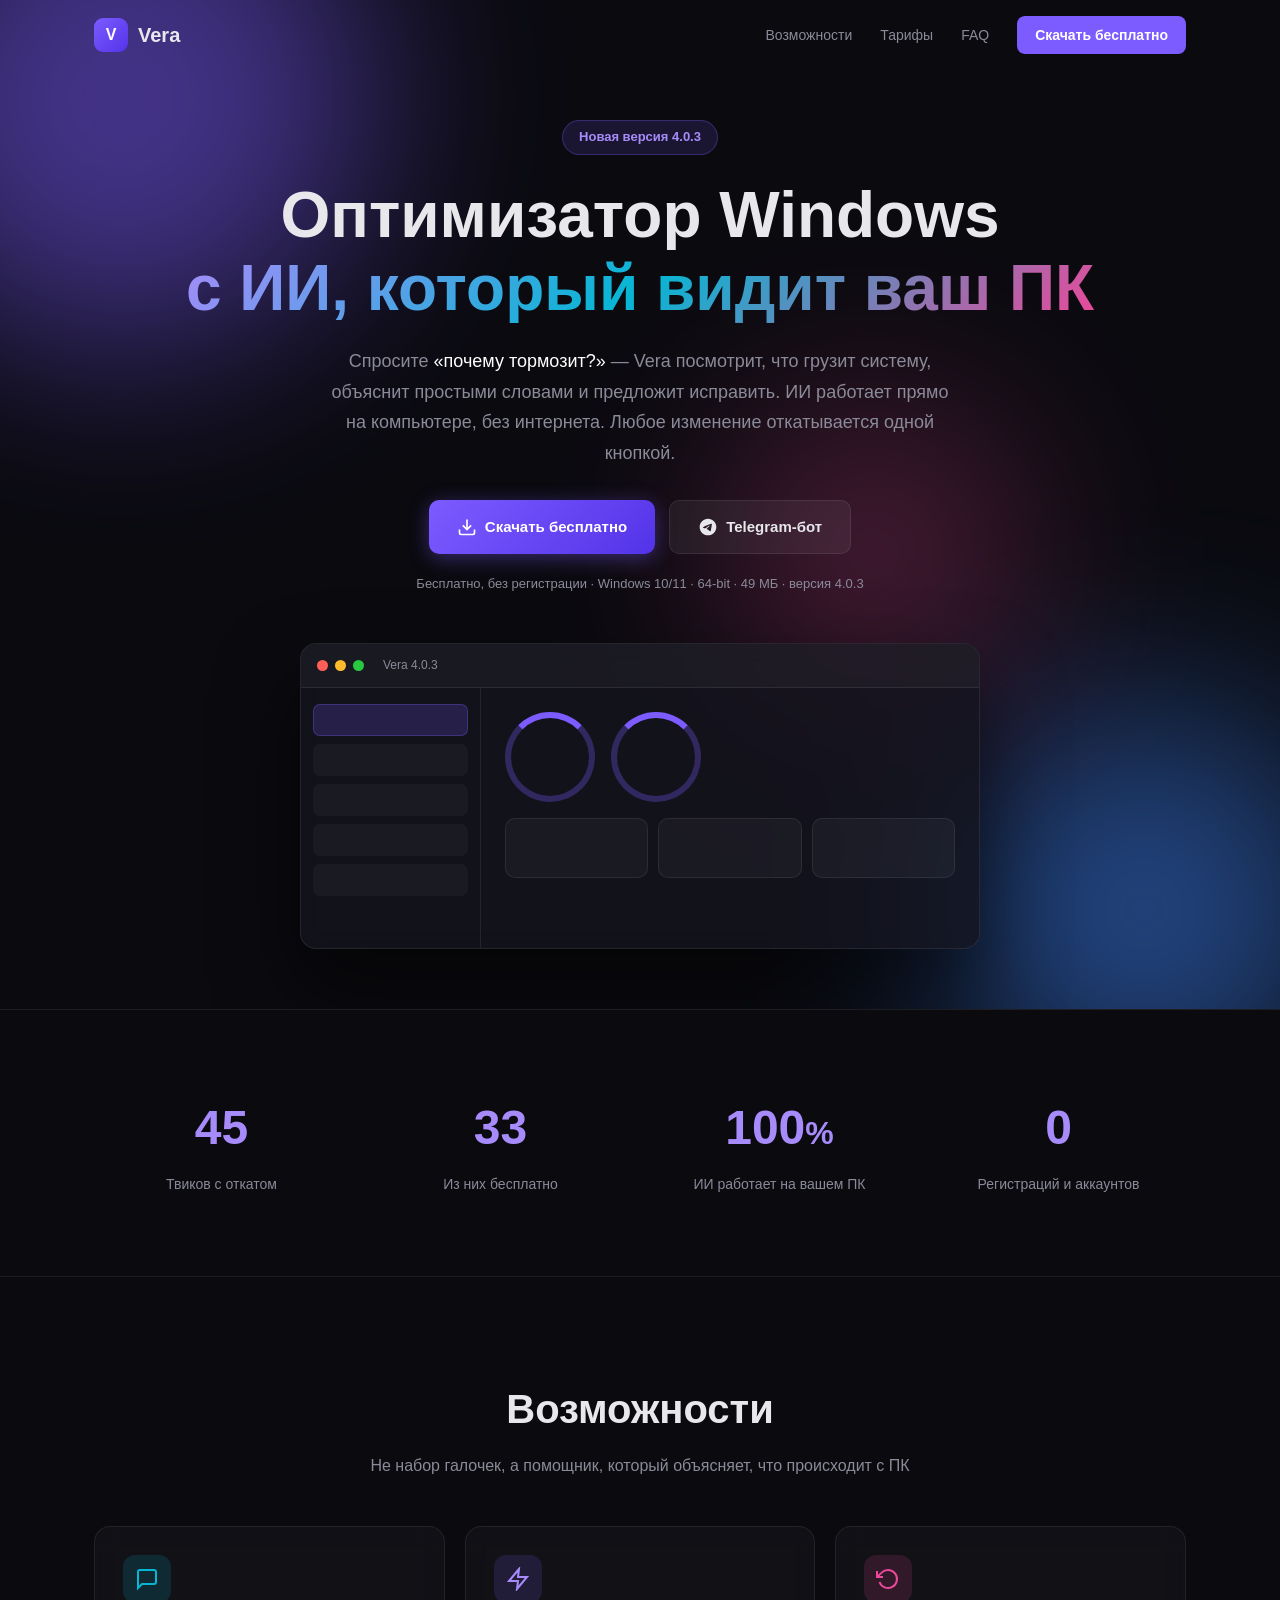
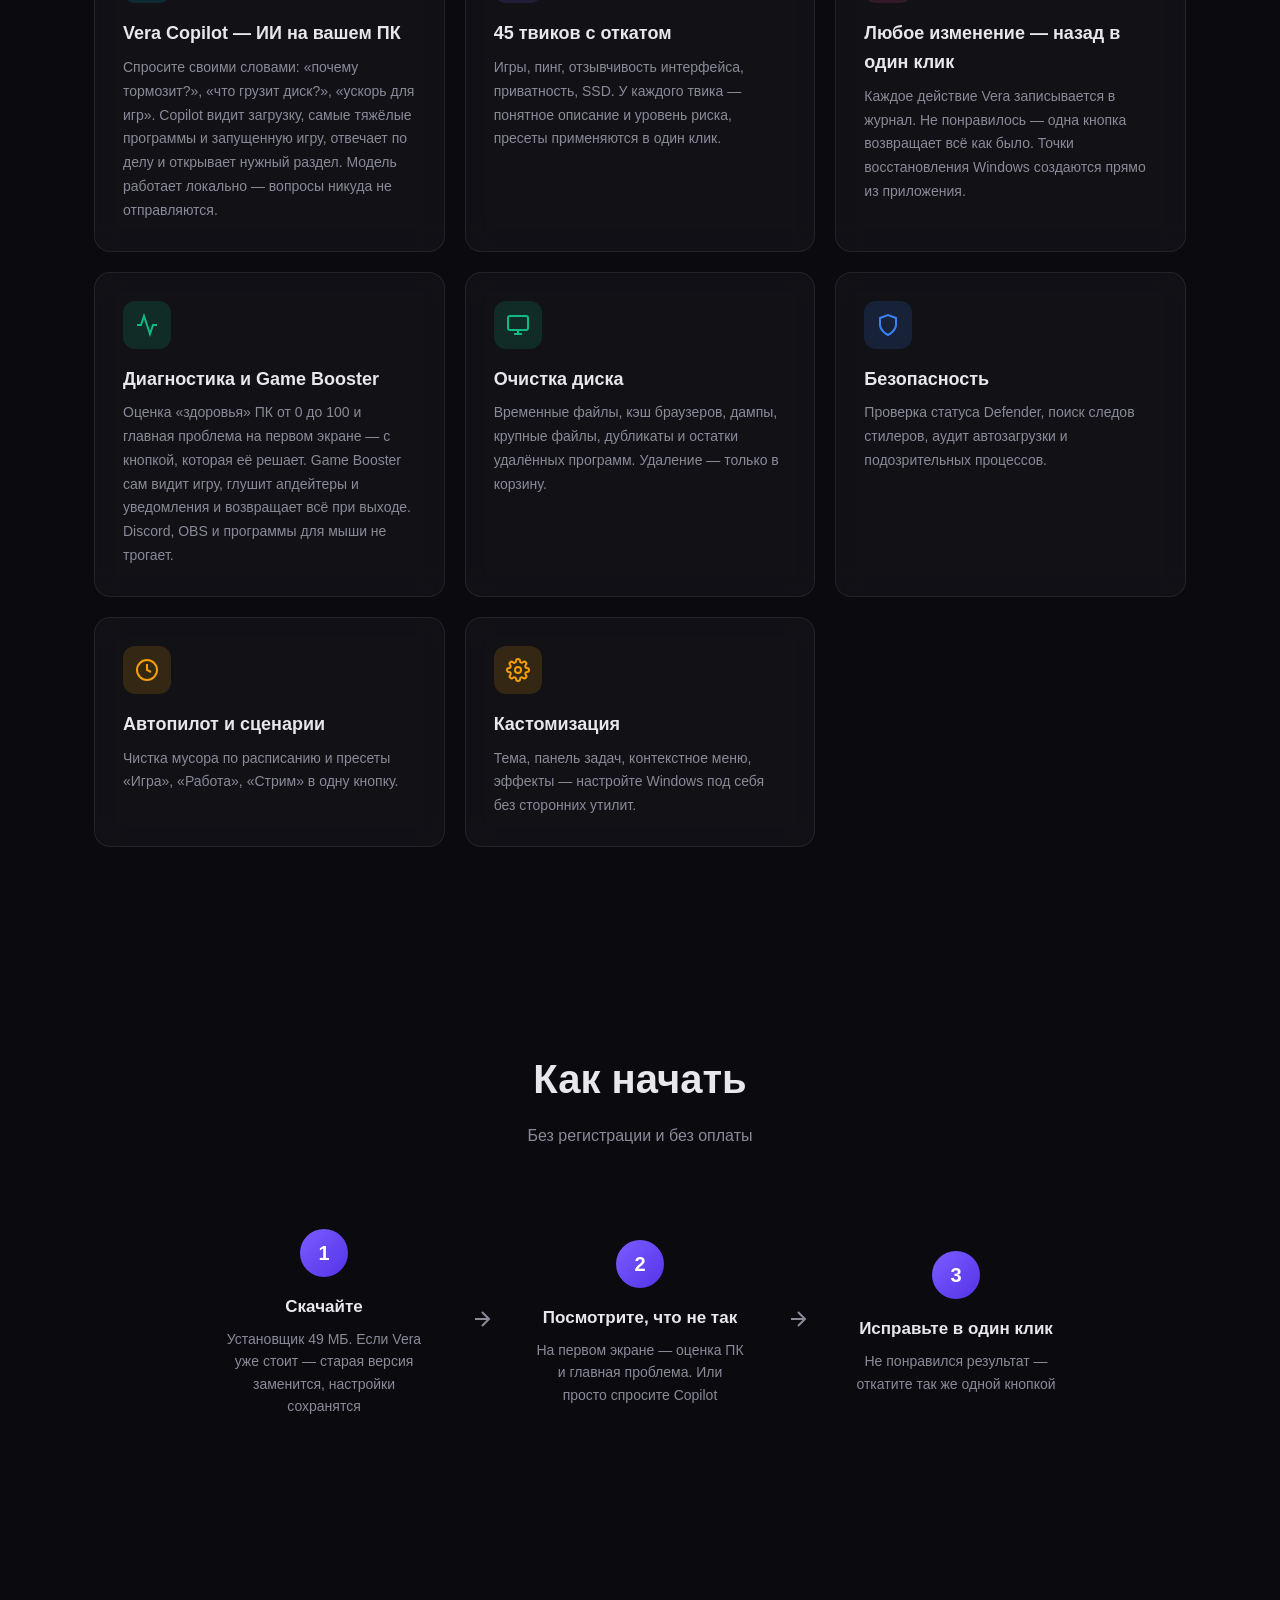
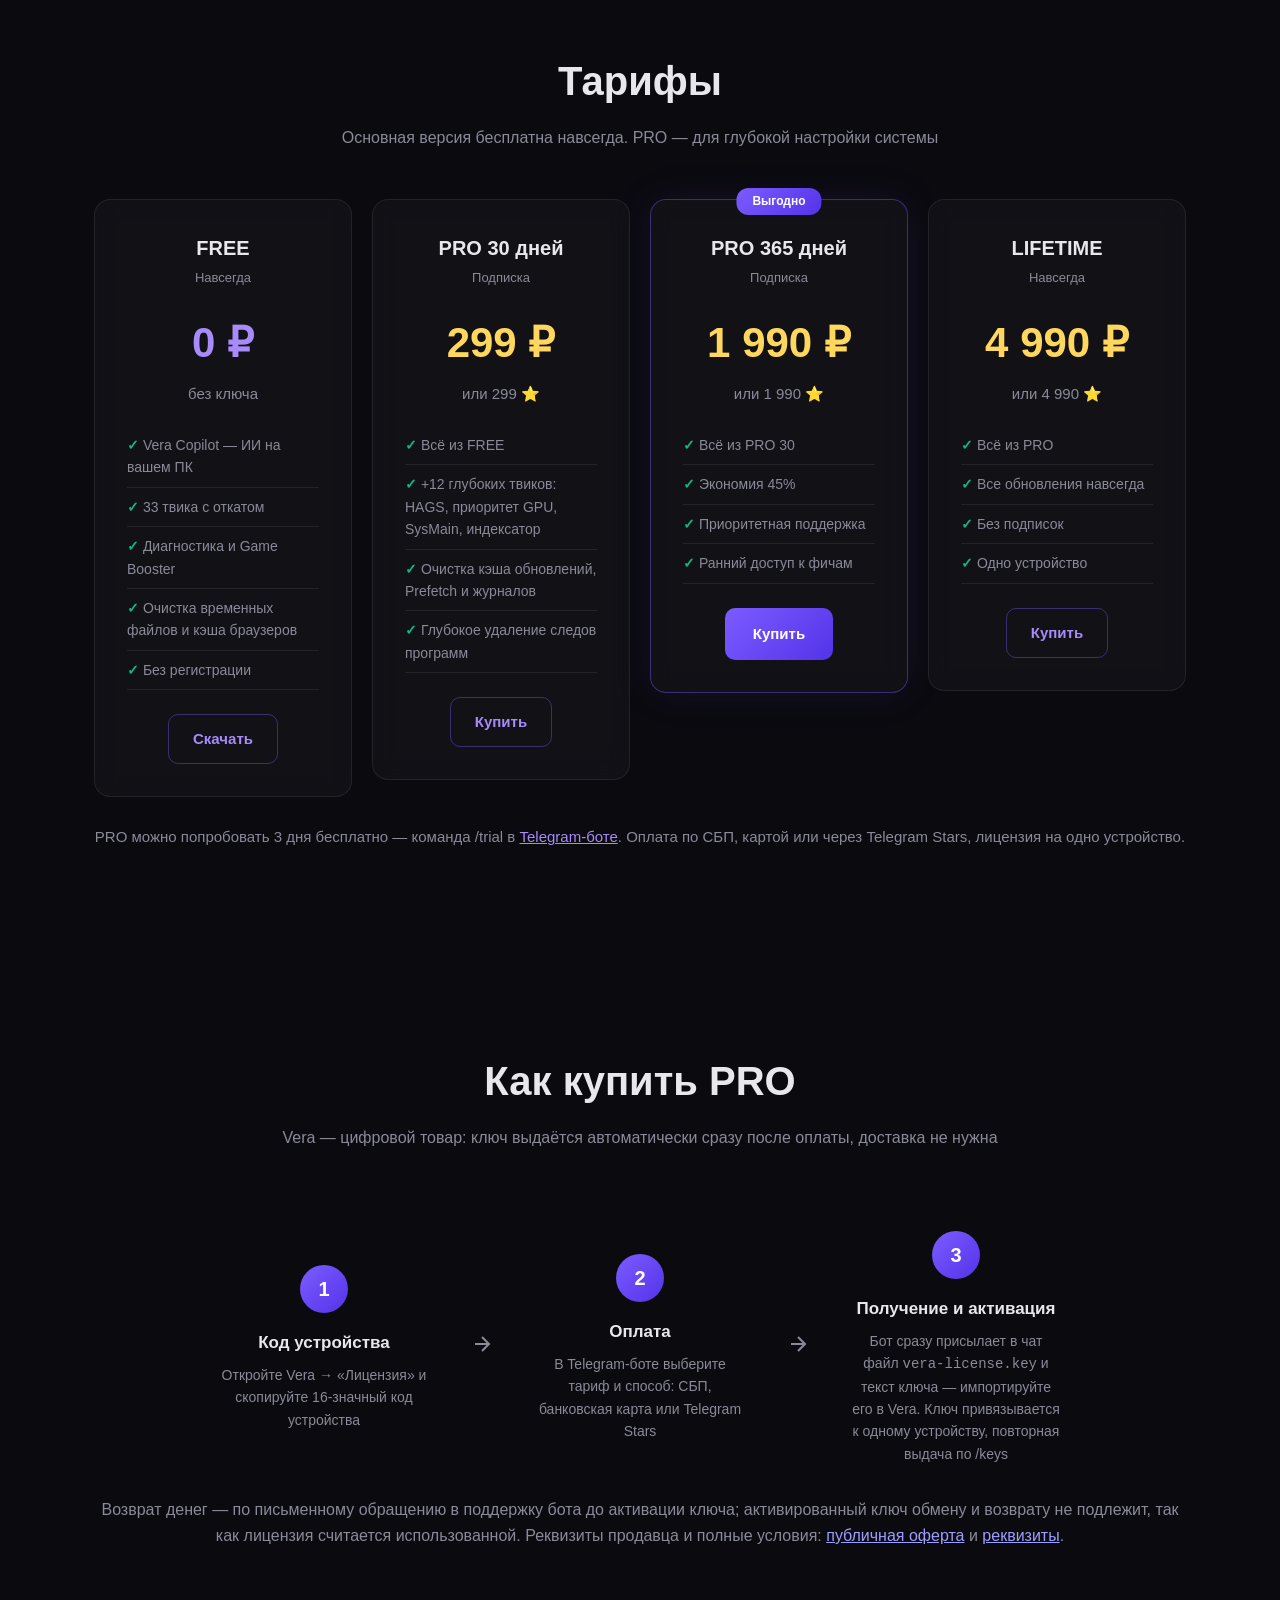
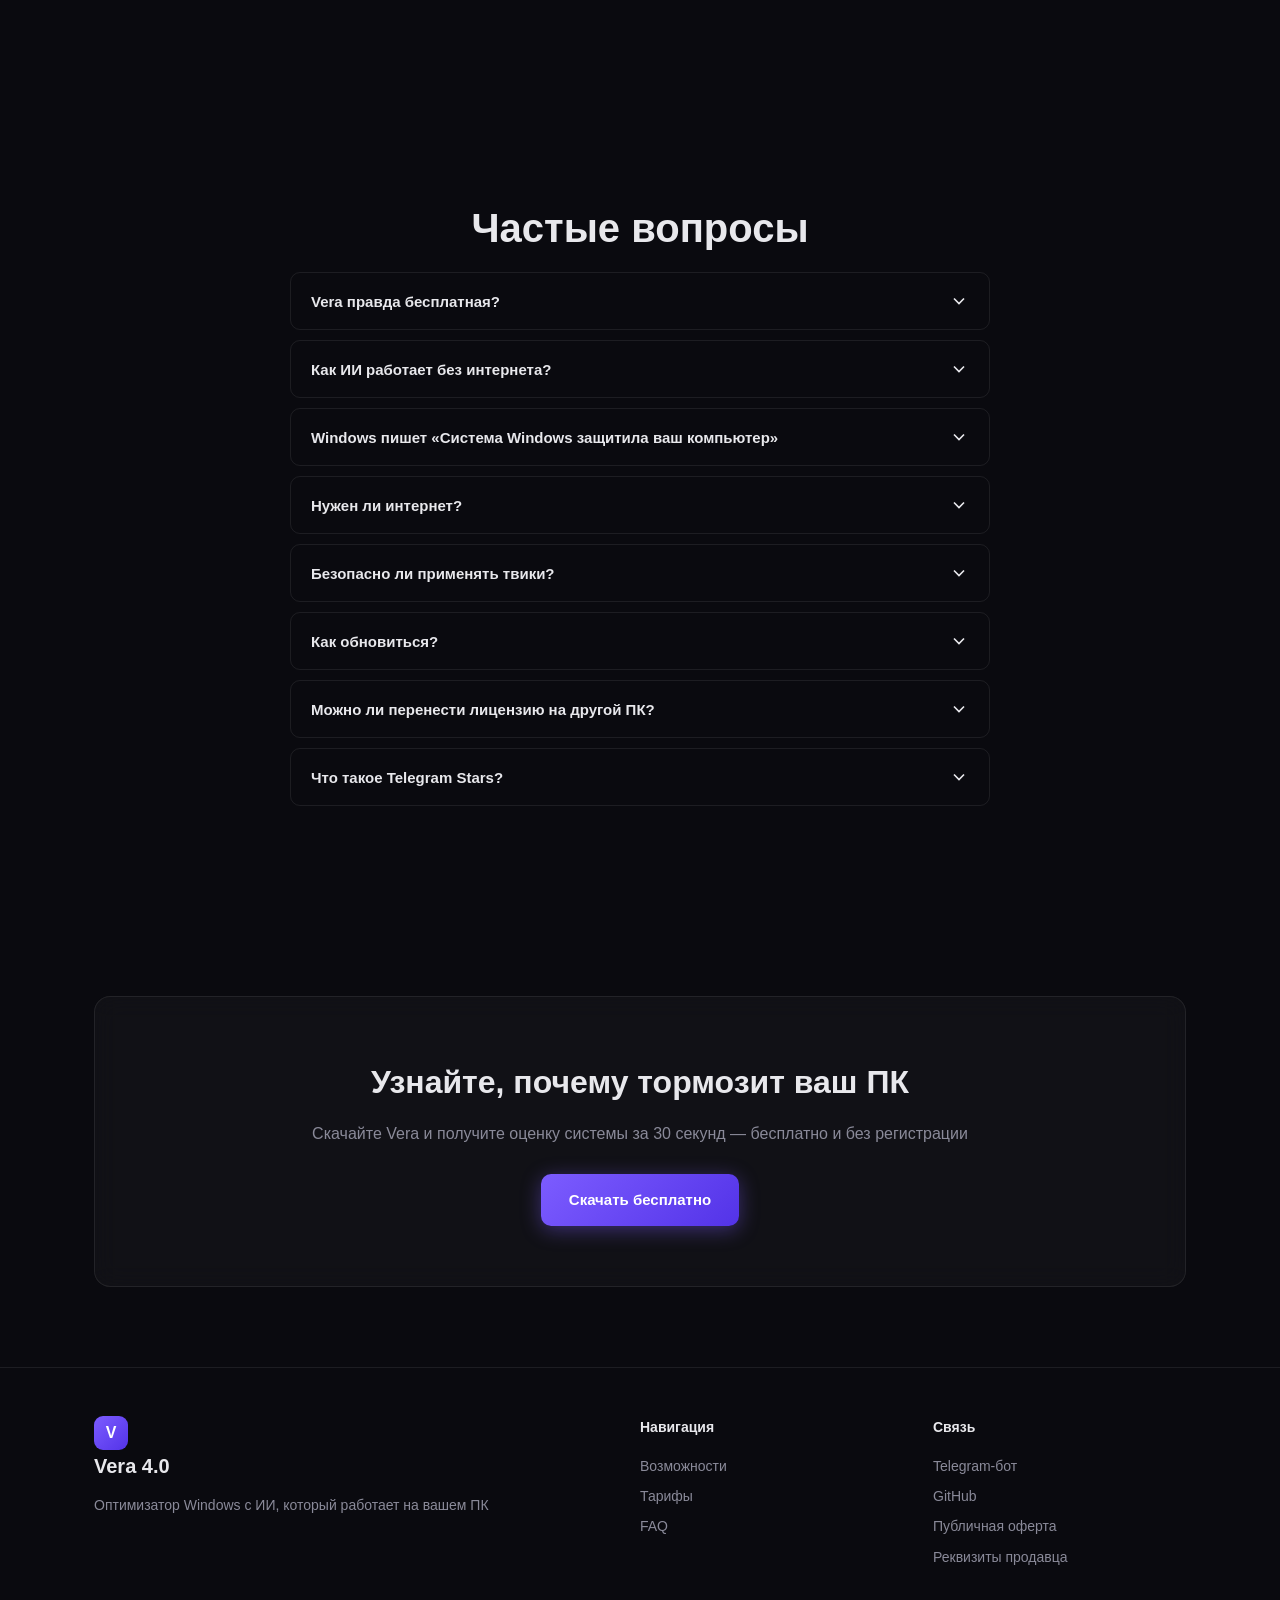
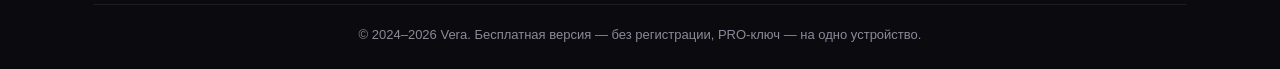
==== commit 25d43444: "Vera 4.0.3 and a new landing page - 4.0.3: Game Booster no longer stops device software, voice chat," ====
--- a/index.html
+++ b/index.html
@@ -3,10 +3,15 @@
 <head>
 <meta charset="UTF-8">
 <meta name="viewport" content="width=device-width, initial-scale=1.0">
-<title>Vera 4.0 — Умная оптимизация Windows</title>
-<meta name="description" content="Vera 4.0 — приложение для оптимизации Windows с защищённой лицензией. Твики, очистка, безопасность, AI-помощник.">
+<title>Vera — бесплатный оптимизатор Windows с ИИ, который работает без интернета</title>
+<meta name="description" content="Спросите «почему тормозит?» — Vera посмотрит, что грузит ПК, и предложит исправить. ИИ работает прямо на компьютере. 45 твиков с откатом, диагностика, очистка, Game Booster. Бесплатно, без регистрации.">
+<meta property="og:type" content="website">
+<meta property="og:title" content="Vera — оптимизатор Windows с ИИ, который работает без интернета">
+<meta property="og:description" content="Спросите «почему тормозит?» — Vera посмотрит, что грузит ПК, и предложит исправить. Бесплатно, без регистрации, любое изменение откатывается одной кнопкой.">
+<meta property="og:image" content="https://vera-pro.duckdns.org/vera.png">
+<meta property="og:url" content="https://vera-pro.duckdns.org/">
 <link rel="stylesheet" href="styles.css">
-<link rel="icon" href="../assets/vera_icon/vera.ico" type="image/x-icon">
+<link rel="icon" href="vera.png" type="image/png">
 </head>
 <body>
 
@@ -20,7 +25,7 @@
       <a href="#features">Возможности</a>
       <a href="#pricing">Тарифы</a>
       <a href="#faq">FAQ</a>
-      <a href="#download" class="nav-cta">Скачать</a>
+      <a href="#download" class="nav-cta">Скачать бесплатно</a>
     </div>
     <button class="burger" id="burger" aria-label="Меню">
       <span></span><span></span><span></span>
@@ -35,20 +40,20 @@
     <div class="orb orb-3"></div>
   </div>
   <div class="hero-content">
-    <div class="hero-badge reveal">Новая версия 4.0.2</div>
-    <h1 class="hero-title reveal">Оптимизация Windows<br><span class="gradient-text">нового поколения</span></h1>
-    <p class="hero-sub reveal">45+ твиков, AI-помощник, очистка диска, безопасность и кастомизация — всё в одном приложении с защищённой лицензией.</p>
+    <div class="hero-badge reveal">Новая версия 4.0.3</div>
+    <h1 class="hero-title reveal">Оптимизатор Windows<br><span class="gradient-text">с ИИ, который видит&nbsp;ваш&nbsp;ПК</span></h1>
+    <p class="hero-sub reveal">Спросите <q>почему тормозит?</q> — Vera посмотрит, что грузит систему, объяснит простыми словами и предложит исправить. ИИ работает прямо на компьютере, без интернета. Любое изменение откатывается одной кнопкой.</p>
     <div class="hero-actions reveal">
-      <a class="btn btn-primary btn-glow" href="https://github.com/sdxdxdxdx/vera-site/releases/download/v4.0.2/VeraSetup-4.0.2.exe" download id="download">
+      <a class="btn btn-primary btn-glow" href="https://github.com/sdxdxdxdx/vera-site/releases/download/v4.0.3/VeraSetup-4.0.3.exe" download id="download">
         <svg width="20" height="20" viewBox="0 0 24 24" fill="none" stroke="currentColor" stroke-width="2"><path d="M21 15v4a2 2 0 0 1-2 2H5a2 2 0 0 1-2-2v-4"/><polyline points="7 10 12 15 17 10"/><line x1="12" y1="15" x2="12" y2="3"/></svg>
-        Скачать для Windows
+        Скачать бесплатно
       </a>
       <a class="btn btn-ghost" href="https://t.me/VERA2optimal_bot" target="_blank">
         <svg width="20" height="20" viewBox="0 0 24 24" fill="currentColor"><path d="M12 2C6.48 2 2 6.48 2 12s4.48 10 10 10 10-4.48 10-10S17.52 2 12 2zm4.64 6.8c-.15 1.58-.8 5.42-1.13 7.19-.14.75-.42 1-.68 1.03-.58.05-1.02-.38-1.58-.75-.88-.58-1.38-.94-2.23-1.5-.99-.65-.35-1.01.22-1.59.15-.15 2.71-2.48 2.76-2.69a.2.2 0 00-.05-.18c-.06-.05-.14-.03-.21-.02-.09.02-1.49.95-4.22 2.79-.4.27-.76.41-1.08.4-.36-.01-1.04-.2-1.55-.37-.63-.2-1.12-.31-1.08-.66.02-.18.27-.36.74-.55 2.92-1.27 4.86-2.11 5.83-2.51 2.78-1.16 3.35-1.36 3.73-1.36.08 0 .27.02.39.12.1.08.13.19.14.27-.01.06.01.24 0 .38z"/></svg>
         Telegram-бот
       </a>
     </div>
-    <p class="hero-meta reveal">Windows 10/11 · 64-bit · 49 МБ · версия 4.0.2</p>
+    <p class="hero-meta reveal">Бесплатно, без регистрации · Windows 10/11 · 64-bit · 49 МБ · версия 4.0.3</p>
   </div>
   <div class="hero-visual reveal">
     <div class="window-mockup">
@@ -56,7 +61,7 @@
         <span class="dot red"></span>
         <span class="dot yellow"></span>
         <span class="dot green"></span>
-        <span class="window-title">Vera 4.0.2</span>
+        <span class="window-title">Vera 4.0.3</span>
       </div>
       <div class="window-body">
         <div class="mock-sidebar">
@@ -84,20 +89,20 @@
   <div class="container">
     <div class="stats-grid">
       <div class="stat-item reveal">
-        <span class="stat-number" data-target="45">0</span><span class="stat-plus">+</span>
-        <span class="stat-label">Твиков системы</span>
+        <span class="stat-number" data-target="45">0</span>
+        <span class="stat-label">Твиков с откатом</span>
       </div>
       <div class="stat-item reveal">
-        <span class="stat-number" data-target="19">0</span>
-        <span class="stat-label">Разделов управления</span>
+        <span class="stat-number" data-target="33">0</span>
+        <span class="stat-label">Из них бесплатно</span>
       </div>
       <div class="stat-item reveal">
         <span class="stat-number" data-target="100">0</span><span class="stat-plus">%</span>
-        <span class="stat-label">Работает офлайн</span>
+        <span class="stat-label">ИИ работает на вашем ПК</span>
       </div>
       <div class="stat-item reveal">
-        <span class="stat-number" data-target="1">0</span>
-        <span class="stat-label">Клик для оптимизации</span>
+        <span class="stat-number" data-target="0">0</span>
+        <span class="stat-label">Регистраций и аккаунтов</span>
       </div>
     </div>
   </div>
@@ -107,14 +112,42 @@
 <section class="features" id="features">
   <div class="container">
     <h2 class="section-title reveal">Возможности</h2>
-    <p class="section-sub reveal">Всё для максимальной производительности вашего ПК</p>
+    <p class="section-sub reveal">Не набор галочек, а помощник, который объясняет, что происходит с ПК</p>
     <div class="features-grid">
+      <div class="feature-card glass reveal">
+        <div class="feature-icon cyan">
+          <svg width="24" height="24" viewBox="0 0 24 24" fill="none" stroke="currentColor" stroke-width="2"><path d="M21 15a2 2 0 0 1-2 2H7l-4 4V5a2 2 0 0 1 2-2h14a2 2 0 0 1 2 2z"/></svg>
+        </div>
+        <h3>Vera Copilot — ИИ на вашем ПК</h3>
+        <p>Спросите своими словами: «почему тормозит?», «что грузит диск?», «ускорь для игр». Copilot видит загрузку, самые тяжёлые программы и запущенную игру, отвечает по делу и открывает нужный раздел. Модель работает локально — вопросы никуда не отправляются.</p>
+      </div>
       <div class="feature-card glass reveal">
         <div class="feature-icon purple">
           <svg width="24" height="24" viewBox="0 0 24 24" fill="none" stroke="currentColor" stroke-width="2"><polygon points="13 2 3 14 12 14 11 22 21 10 12 10 13 2"/></svg>
         </div>
-        <h3>Твики и FPS-буст</h3>
-        <p>45+ оптимизаций реестра и системы с журналом изменений и откатом в один клик. Пресеты для игр, пинга, приватности.</p>
+        <h3>45 твиков с откатом</h3>
+        <p>Игры, пинг, отзывчивость интерфейса, приватность, SSD. У каждого твика — понятное описание и уровень риска, пресеты применяются в один клик.</p>
+      </div>
+      <div class="feature-card glass reveal">
+        <div class="feature-icon pink">
+          <svg width="24" height="24" viewBox="0 0 24 24" fill="none" stroke="currentColor" stroke-width="2"><polyline points="1 4 1 10 7 10"/><path d="M3.51 15a9 9 0 1 0 2.13-9.36L1 10"/></svg>
+        </div>
+        <h3>Любое изменение — назад в один клик</h3>
+        <p>Каждое действие Vera записывается в журнал. Не понравилось — одна кнопка возвращает всё как было. Точки восстановления Windows создаются прямо из приложения.</p>
+      </div>
+      <div class="feature-card glass reveal">
+        <div class="feature-icon green">
+          <svg width="24" height="24" viewBox="0 0 24 24" fill="none" stroke="currentColor" stroke-width="2"><path d="M22 12h-4l-3 9L9 3l-3 9H2"/></svg>
+        </div>
+        <h3>Диагностика и Game Booster</h3>
+        <p>Оценка «здоровья» ПК от 0 до 100 и главная проблема на первом экране — с кнопкой, которая её решает. Game Booster сам видит игру, глушит апдейтеры и уведомления и возвращает всё при выходе. Discord, OBS и программы для мыши не трогает.</p>
+      </div>
+      <div class="feature-card glass reveal">
+        <div class="feature-icon green">
+          <svg width="24" height="24" viewBox="0 0 24 24" fill="none" stroke="currentColor" stroke-width="2"><rect x="2" y="3" width="20" height="14" rx="2"/><line x1="8" y1="21" x2="16" y2="21"/><line x1="12" y1="17" x2="12" y2="21"/></svg>
+        </div>
+        <h3>Очистка диска</h3>
+        <p>Временные файлы, кэш браузеров, дампы, крупные файлы, дубликаты и остатки удалённых программ. Удаление — только в корзину.</p>
       </div>
       <div class="feature-card glass reveal">
         <div class="feature-icon blue">
@@ -124,11 +157,11 @@
         <p>Проверка статуса Defender, поиск следов стилеров, аудит автозагрузки и подозрительных процессов.</p>
       </div>
       <div class="feature-card glass reveal">
-        <div class="feature-icon green">
-          <svg width="24" height="24" viewBox="0 0 24 24" fill="none" stroke="currentColor" stroke-width="2"><rect x="2" y="3" width="20" height="14" rx="2"/><line x1="8" y1="21" x2="16" y2="21"/><line x1="12" y1="17" x2="12" y2="21"/></svg>
-        </div>
-        <h3>Очистка диска</h3>
-        <p>Кэш, временные файлы, логи, корзина — находит и удаляет мусор, освобождая гигабайты пространства.</p>
+        <div class="feature-icon orange">
+          <svg width="24" height="24" viewBox="0 0 24 24" fill="none" stroke="currentColor" stroke-width="2"><circle cx="12" cy="12" r="10"/><polyline points="12 6 12 12 16 14"/></svg>
+        </div>
+        <h3>Автопилот и сценарии</h3>
+        <p>Чистка мусора по расписанию и пресеты «Игра», «Работа», «Стрим» в одну кнопку.</p>
       </div>
       <div class="feature-card glass reveal">
         <div class="feature-icon orange">
@@ -137,34 +170,6 @@
         <h3>Кастомизация</h3>
         <p>Тема, панель задач, контекстное меню, эффекты — настройте Windows под себя без сторонних утилит.</p>
       </div>
-      <div class="feature-card glass reveal">
-        <div class="feature-icon cyan">
-          <svg width="24" height="24" viewBox="0 0 24 24" fill="none" stroke="currentColor" stroke-width="2"><path d="M21 15a2 2 0 0 1-2 2H7l-4 4V5a2 2 0 0 1 2-2h14a2 2 0 0 1 2 2z"/></svg>
-        </div>
-        <h3>AI-помощник</h3>
-        <p>Напишите задачу словами — «ускорь ПК», «почисти диск» — Vera предложит план и выполнит после подтверждения.</p>
-      </div>
-      <div class="feature-card glass reveal">
-        <div class="feature-icon pink">
-          <svg width="24" height="24" viewBox="0 0 24 24" fill="none" stroke="currentColor" stroke-width="2"><rect x="3" y="11" width="18" height="11" rx="2" ry="2"/><path d="M7 11V7a5 5 0 0 1 10 0v4"/></svg>
-        </div>
-        <h3>Живая лицензия</h3>
-        <p>Ключ привязан к вашему ПК и подтверждается подписью сервера. Продавец может отозвать доступ в любой момент, а до 7 дней Vera работает и без интернета.</p>
-      </div>
-      <div class="feature-card glass reveal">
-        <div class="feature-icon green">
-          <svg width="24" height="24" viewBox="0 0 24 24" fill="none" stroke="currentColor" stroke-width="2"><path d="M22 12h-4l-3 9L9 3l-3 9H2"/></svg>
-        </div>
-        <h3>Диагностика и Game Booster</h3>
-        <p>Оценка «здоровья» ПК от 0 до 100 с живыми графиками и подсказками, у которых есть кнопка решения. Game Booster сам видит запущенную игру, освобождает память и возвращает всё назад при выходе.</p>
-      </div>
-      <div class="feature-card glass reveal">
-        <div class="feature-icon orange">
-          <svg width="24" height="24" viewBox="0 0 24 24" fill="none" stroke="currentColor" stroke-width="2"><circle cx="12" cy="12" r="10"/><polyline points="12 6 12 12 16 14"/></svg>
-        </div>
-        <h3>Автопилот и сценарии</h3>
-        <p>Чистка мусора по расписанию и пресеты «Игра», «Работа», «Стрим» в одну кнопку. Плюс сканер крупных файлов, дубликатов и остатков удалённых программ — удаление только в корзину.</p>
-      </div>
     </div>
   </div>
 </section>
@@ -172,28 +177,28 @@
 <section class="how-it-works" id="how">
   <div class="container">
     <h2 class="section-title reveal">Как начать</h2>
-    <p class="section-sub reveal">Три шага до оптимизированной системы</p>
+    <p class="section-sub reveal">Без регистрации и без оплаты</p>
     <div class="steps-grid">
       <div class="step-card reveal">
         <div class="step-num">1</div>
         <h3>Скачайте</h3>
-        <p>Запустите установщик — старая версия заменится автоматически</p>
+        <p>Установщик 49 МБ. Если Vera уже стоит — старая версия заменится, настройки сохранятся</p>
       </div>
       <div class="step-arrow reveal">
         <svg width="24" height="24" viewBox="0 0 24 24" fill="none" stroke="currentColor" stroke-width="2"><line x1="5" y1="12" x2="19" y2="12"/><polyline points="12 5 19 12 12 19"/></svg>
       </div>
       <div class="step-card reveal">
         <div class="step-num">2</div>
-        <h3>Активируйте</h3>
-        <p>Скопируйте код устройства и оплатите по СБП, картой или через Telegram Stars</p>
+        <h3>Посмотрите, что не так</h3>
+        <p>На первом экране — оценка ПК и главная проблема. Или просто спросите Copilot</p>
       </div>
       <div class="step-arrow reveal">
         <svg width="24" height="24" viewBox="0 0 24 24" fill="none" stroke="currentColor" stroke-width="2"><line x1="5" y1="12" x2="19" y2="12"/><polyline points="12 5 19 12 12 19"/></svg>
       </div>
       <div class="step-card reveal">
         <div class="step-num">3</div>
-        <h3>Оптимизируйте</h3>
-        <p>Применяйте твики, чистите диск, управляйте системой</p>
+        <h3>Исправьте в один клик</h3>
+        <p>Не понравился результат — откатите так же одной кнопкой</p>
       </div>
     </div>
   </div>
@@ -202,8 +207,23 @@
 <section class="pricing" id="pricing">
   <div class="container">
     <h2 class="section-title reveal">Тарифы</h2>
-    <p class="section-sub reveal">Оплата по СБП, картой или через Telegram Stars · Лицензия на одно устройство</p>
+    <p class="section-sub reveal">Основная версия бесплатна навсегда. PRO&nbsp;— для глубокой настройки системы</p>
     <div class="pricing-grid">
+      <div class="price-card glass free reveal">
+        <div class="price-header">
+          <h3>FREE</h3>
+          <p class="price-period">Навсегда</p>
+        </div>
+        <div class="price-value">0 ₽ <span class="price-alt">без ключа</span></div>
+        <ul class="price-features">
+          <li>Vera Copilot — ИИ на вашем ПК</li>
+          <li>33 твика с откатом</li>
+          <li>Диагностика и Game Booster</li>
+          <li>Очистка временных файлов и кэша браузеров</li>
+          <li>Без регистрации</li>
+        </ul>
+        <a class="btn btn-outline" href="https://github.com/sdxdxdxdx/vera-site/releases/download/v4.0.3/VeraSetup-4.0.3.exe" download>Скачать</a>
+      </div>
       <div class="price-card glass reveal">
         <div class="price-header">
           <h3>PRO 30 дней</h3>
@@ -211,10 +231,10 @@
         </div>
         <div class="price-value">299 ₽ <span class="price-alt">или 299 ⭐</span></div>
         <ul class="price-features">
-          <li>Все 45+ твиков</li>
-          <li>AI-помощник</li>
-          <li>Очистка и кастомизация</li>
-          <li>Откат изменений</li>
+          <li>Всё из FREE</li>
+          <li>+12 глубоких твиков: HAGS, приоритет GPU, SysMain, индексатор</li>
+          <li>Очистка кэша обновлений, Prefetch и журналов</li>
+          <li>Глубокое удаление следов программ</li>
         </ul>
         <a class="btn btn-outline" href="https://t.me/VERA2optimal_bot" target="_blank">Купить</a>
       </div>
@@ -240,26 +260,27 @@
         </div>
         <div class="price-value">4 990 ₽ <span class="price-alt">или 4 990 ⭐</span></div>
         <ul class="price-features">
-          <li>Бессрочная лицензия</li>
+          <li>Всё из PRO</li>
           <li>Все обновления навсегда</li>
+          <li>Без подписок</li>
           <li>Одно устройство</li>
-          <li>Без подписок</li>
         </ul>
         <a class="btn btn-outline" href="https://t.me/VERA2optimal_bot" target="_blank">Купить</a>
       </div>
     </div>
+    <p class="price-note reveal">PRO можно попробовать 3 дня бесплатно — команда /trial в <a href="https://t.me/VERA2optimal_bot" target="_blank">Telegram-боте</a>. Оплата по СБП, картой или через Telegram Stars, лицензия на одно устройство.</p>
   </div>
 </section>
 
 <section class="how-it-works" id="purchase">
   <div class="container">
-    <h2 class="section-title reveal">Как купить и получить ключ</h2>
+    <h2 class="section-title reveal">Как купить PRO</h2>
     <p class="section-sub reveal">Vera — цифровой товар: ключ выдаётся автоматически сразу после оплаты, доставка не нужна</p>
     <div class="steps-grid">
       <div class="step-card reveal">
         <div class="step-num">1</div>
         <h3>Код устройства</h3>
-        <p>Откройте Vera → «Лицензия и подписка» и скопируйте 16-значный код устройства</p>
+        <p>Откройте Vera → «Лицензия» и скопируйте 16-значный код устройства</p>
       </div>
       <div class="step-arrow reveal">
         <svg width="24" height="24" viewBox="0 0 24 24" fill="none" stroke="currentColor" stroke-width="2"><line x1="5" y1="12" x2="19" y2="12"/><polyline points="12 5 19 12 12 19"/></svg>
@@ -288,20 +309,56 @@
     <div class="faq-list">
       <div class="faq-item reveal">
         <button class="faq-question">
-          <span>Нужен ли интернет после активации?</span>
-          <svg class="faq-chevron" width="20" height="20" viewBox="0 0 24 24" fill="none" stroke="currentColor" stroke-width="2"><polyline points="6 9 12 15 18 9"/></svg>
-        </button>
-        <div class="faq-answer">
-          <p>Для самой активации — да: Vera сверяет подпись сервера, поэтому отозванный ключ перестает работать. После проверки приложение до 7 дней работает офлайн, а подпись ключа верифицируется локально на вашем ПК.</p>
-        </div>
-      </div>
-      <div class="faq-item reveal">
-        <button class="faq-question">
-          <span>Как обновиться с версии 2.0?</span>
-          <svg class="faq-chevron" width="20" height="20" viewBox="0 0 24 24" fill="none" stroke="currentColor" stroke-width="2"><polyline points="6 9 12 15 18 9"/></svg>
-        </button>
-        <div class="faq-answer">
-          <p>Просто скачайте и запустите установщик 4.0 — старая версия заменится автоматически. Если лицензия не подхватилась, возьмите ключ в боте (/keys) и вставьте в разделе «Лицензия».</p>
+          <span>Vera правда бесплатная?</span>
+          <svg class="faq-chevron" width="20" height="20" viewBox="0 0 24 24" fill="none" stroke="currentColor" stroke-width="2"><polyline points="6 9 12 15 18 9"/></svg>
+        </button>
+        <div class="faq-answer">
+          <p>Да. Copilot, диагностика, Game Booster, откат изменений, 33 из 45 твиков и основная очистка работают без ключа и без регистрации, без ограничения по времени. PRO добавляет 12 глубоких твиков, очистку системных кэшей и глубокое удаление программ — его можно попробовать 3 дня бесплатно.</p>
+        </div>
+      </div>
+      <div class="faq-item reveal">
+        <button class="faq-question">
+          <span>Как ИИ работает без интернета?</span>
+          <svg class="faq-chevron" width="20" height="20" viewBox="0 0 24 24" fill="none" stroke="currentColor" stroke-width="2"><polyline points="6 9 12 15 18 9"/></svg>
+        </button>
+        <div class="faq-answer">
+          <p>Copilot — языковая модель Qwen3-4B, которая работает прямо на процессоре вашего ПК. При первом открытии она один раз скачивается (около 2,5 ГБ), дальше вопросы и ответы никуда не отправляются. Нужно около 4,5 ГБ свободной оперативной памяти — на ПК с 16 ГБ этого хватает. Ответ появляется по мере написания, на современном 6-ядерном процессоре целиком — примерно за 20 секунд.</p>
+        </div>
+      </div>
+      <div class="faq-item reveal">
+        <button class="faq-question">
+          <span>Windows пишет «Система Windows защитила ваш компьютер»</span>
+          <svg class="faq-chevron" width="20" height="20" viewBox="0 0 24 24" fill="none" stroke="currentColor" stroke-width="2"><polyline points="6 9 12 15 18 9"/></svg>
+        </button>
+        <div class="faq-answer">
+          <p>Так SmartScreen встречает любые новые программы без платной цифровой подписи. Нажмите «Подробнее» → «Выполнить в любом случае». Скачивайте установщик только с этой страницы или из Telegram-бота: обновления Vera перед установкой сверяет по контрольной сумме.</p>
+        </div>
+      </div>
+      <div class="faq-item reveal">
+        <button class="faq-question">
+          <span>Нужен ли интернет?</span>
+          <svg class="faq-chevron" width="20" height="20" viewBox="0 0 24 24" fill="none" stroke="currentColor" stroke-width="2"><polyline points="6 9 12 15 18 9"/></svg>
+        </button>
+        <div class="faq-answer">
+          <p>Для бесплатной версии — только чтобы один раз скачать модель для Copilot и узнавать о новых версиях, всё остальное работает офлайн. PRO-ключ при активации сверяется с сервером, после этого Vera до 7 дней работает без сети.</p>
+        </div>
+      </div>
+      <div class="faq-item reveal">
+        <button class="faq-question">
+          <span>Безопасно ли применять твики?</span>
+          <svg class="faq-chevron" width="20" height="20" viewBox="0 0 24 24" fill="none" stroke="currentColor" stroke-width="2"><polyline points="6 9 12 15 18 9"/></svg>
+        </button>
+        <div class="faq-answer">
+          <p>Да. Каждое изменение записывается в журнал и может быть откачено в один клик. Твики помечены уровнем риска (низкий/средний/высокий), чтобы вы понимали последствия.</p>
+        </div>
+      </div>
+      <div class="faq-item reveal">
+        <button class="faq-question">
+          <span>Как обновиться?</span>
+          <svg class="faq-chevron" width="20" height="20" viewBox="0 0 24 24" fill="none" stroke="currentColor" stroke-width="2"><polyline points="6 9 12 15 18 9"/></svg>
+        </button>
+        <div class="faq-answer">
+          <p>Vera сама сообщает о новой версии и показывает, что в ней изменилось, — обновление ставится в один клик. Можно и вручную: скачайте установщик с этой страницы, старая версия заменится. Если PRO-ключ не подхватился, возьмите его в боте (/keys) и вставьте в разделе «Лицензия».</p>
         </div>
       </div>
       <div class="faq-item reveal">
@@ -322,15 +379,6 @@
           <p>Это внутренняя валюта Telegram для цифровых товаров. Пополняется через магазин приложений (iOS/Android) или через бота @Stars. Оплата происходит прямо в диалоге с ботом Vera.</p>
         </div>
       </div>
-      <div class="faq-item reveal">
-        <button class="faq-question">
-          <span>Безопасно ли применять твики?</span>
-          <svg class="faq-chevron" width="20" height="20" viewBox="0 0 24 24" fill="none" stroke="currentColor" stroke-width="2"><polyline points="6 9 12 15 18 9"/></svg>
-        </button>
-        <div class="faq-answer">
-          <p>Да. Каждое изменение записывается в журнал и может быть откачено в один клик. Твики помечены уровнем риска (низкий/средний/высокий), чтобы вы понимали последствия.</p>
-        </div>
-      </div>
     </div>
   </div>
 </section>
@@ -338,10 +386,10 @@
 <section class="cta-section">
   <div class="container">
     <div class="cta-card glass reveal">
-      <h2>Готовы ускорить свой ПК?</h2>
-      <p>Скачайте Vera 4.0 и примените первую оптимизацию за 30 секунд</p>
-      <a class="btn btn-primary btn-glow" href="https://github.com/sdxdxdxdx/vera-site/releases/download/v4.0.2/VeraSetup-4.0.2.exe" download>
-        Скачать Vera 4.0
+      <h2>Узнайте, почему тормозит ваш ПК</h2>
+      <p>Скачайте Vera и получите оценку системы за 30 секунд — бесплатно и без регистрации</p>
+      <a class="btn btn-primary btn-glow" href="https://github.com/sdxdxdxdx/vera-site/releases/download/v4.0.3/VeraSetup-4.0.3.exe" download>
+        Скачать бесплатно
       </a>
     </div>
   </div>
@@ -354,7 +402,7 @@
       <div class="footer-brand">
         <span class="logo-icon">V</span>
         <span class="logo-text">Vera 4.0</span>
-        <p>Умная оптимизация Windows с защищённой лицензией</p>
+        <p>Оптимизатор Windows с ИИ, который работает на вашем ПК</p>
       </div>
       <div class="footer-links">
         <h4>Навигация</h4>
@@ -371,7 +419,7 @@
       </div>
     </div>
     <div class="footer-bottom">
-      <p>© 2024–2026 Vera. Ключ работает только на указанном ПК и не требует интернета.</p>
+      <p>© 2024–2026 Vera. Бесплатная версия — без регистрации, PRO-ключ — на одно устройство.</p>
     </div>
   </div>
 </footer>
--- a/styles.css
+++ b/styles.css
@@ -87,7 +87,7 @@
   33% { transform: translate(30px, -20px) scale(1.05); }
   66% { transform: translate(-20px, 15px) scale(0.95); }
 }
-.hero-content { position: relative; z-index: 2; max-width: 720px; }
+.hero-content { position: relative; z-index: 2; max-width: 1000px; }
 .hero-badge {
   display: inline-block; padding: 6px 16px; border-radius: 20px;
   background: rgba(124, 92, 255, 0.15); border: 1px solid rgba(124, 92, 255, 0.3);
@@ -99,7 +99,7 @@
   -webkit-background-clip: text; -webkit-text-fill-color: transparent;
   background-clip: text;
 }
-.hero-sub { font-size: 18px; color: var(--text-muted); max-width: 540px; margin: 0 auto 32px; line-height: 1.7; }
+.hero-sub { font-size: 18px; color: var(--text-muted); max-width: 620px; margin: 0 auto 32px; line-height: 1.7; }
 .hero-actions { display: flex; gap: 14px; justify-content: center; flex-wrap: wrap; margin-bottom: 20px; }
 .hero-meta { font-size: 13px; color: var(--text-muted); }
 
@@ -201,7 +201,11 @@
 .step-arrow { color: var(--text-muted); opacity: 0.4; }
 
 /* ---- PRICING ---- */
-.pricing-grid { display: grid; grid-template-columns: repeat(auto-fit, minmax(280px, 1fr)); gap: 20px; align-items: start; }
+.pricing-grid { display: grid; grid-template-columns: repeat(auto-fit, minmax(230px, 1fr)); gap: 20px; align-items: start; }
+.price-card.free .price-value { color: var(--accent-light); }
+.price-note { text-align: center; color: var(--text-muted); font-size: 15px; margin-top: 28px; }
+.price-note a, .faq-answer a { color: var(--accent-light); }
+.hero-sub q { quotes: "«" "»"; color: #fff; }
 .price-card { padding: 32px; text-align: center; position: relative; }
 .price-card.popular { border-color: rgba(124,92,255,0.4); box-shadow: 0 0 40px rgba(124,92,255,0.1); }
 .popular-badge {
@@ -213,7 +217,7 @@
 .price-period { font-size: 13px; color: var(--text-muted); }
 .price-value { font-size: 42px; font-weight: 800; margin: 20px 0; color: #ffd75e; }
 .price-value .star { font-size: 28px; }
-.price-value .price-alt { font-size: 15px; font-weight: 500; color: var(--text-muted); }
+.price-value .price-alt { display: block; margin-top: 6px; font-size: 15px; font-weight: 500; color: var(--text-muted); }
 .price-features { list-style: none; text-align: left; margin-bottom: 24px; }
 .price-features li { padding: 8px 0; font-size: 14px; color: var(--text-muted); border-bottom: 1px solid var(--border); }
 .price-features li::before { content: "✓ "; color: var(--green); font-weight: 700; }
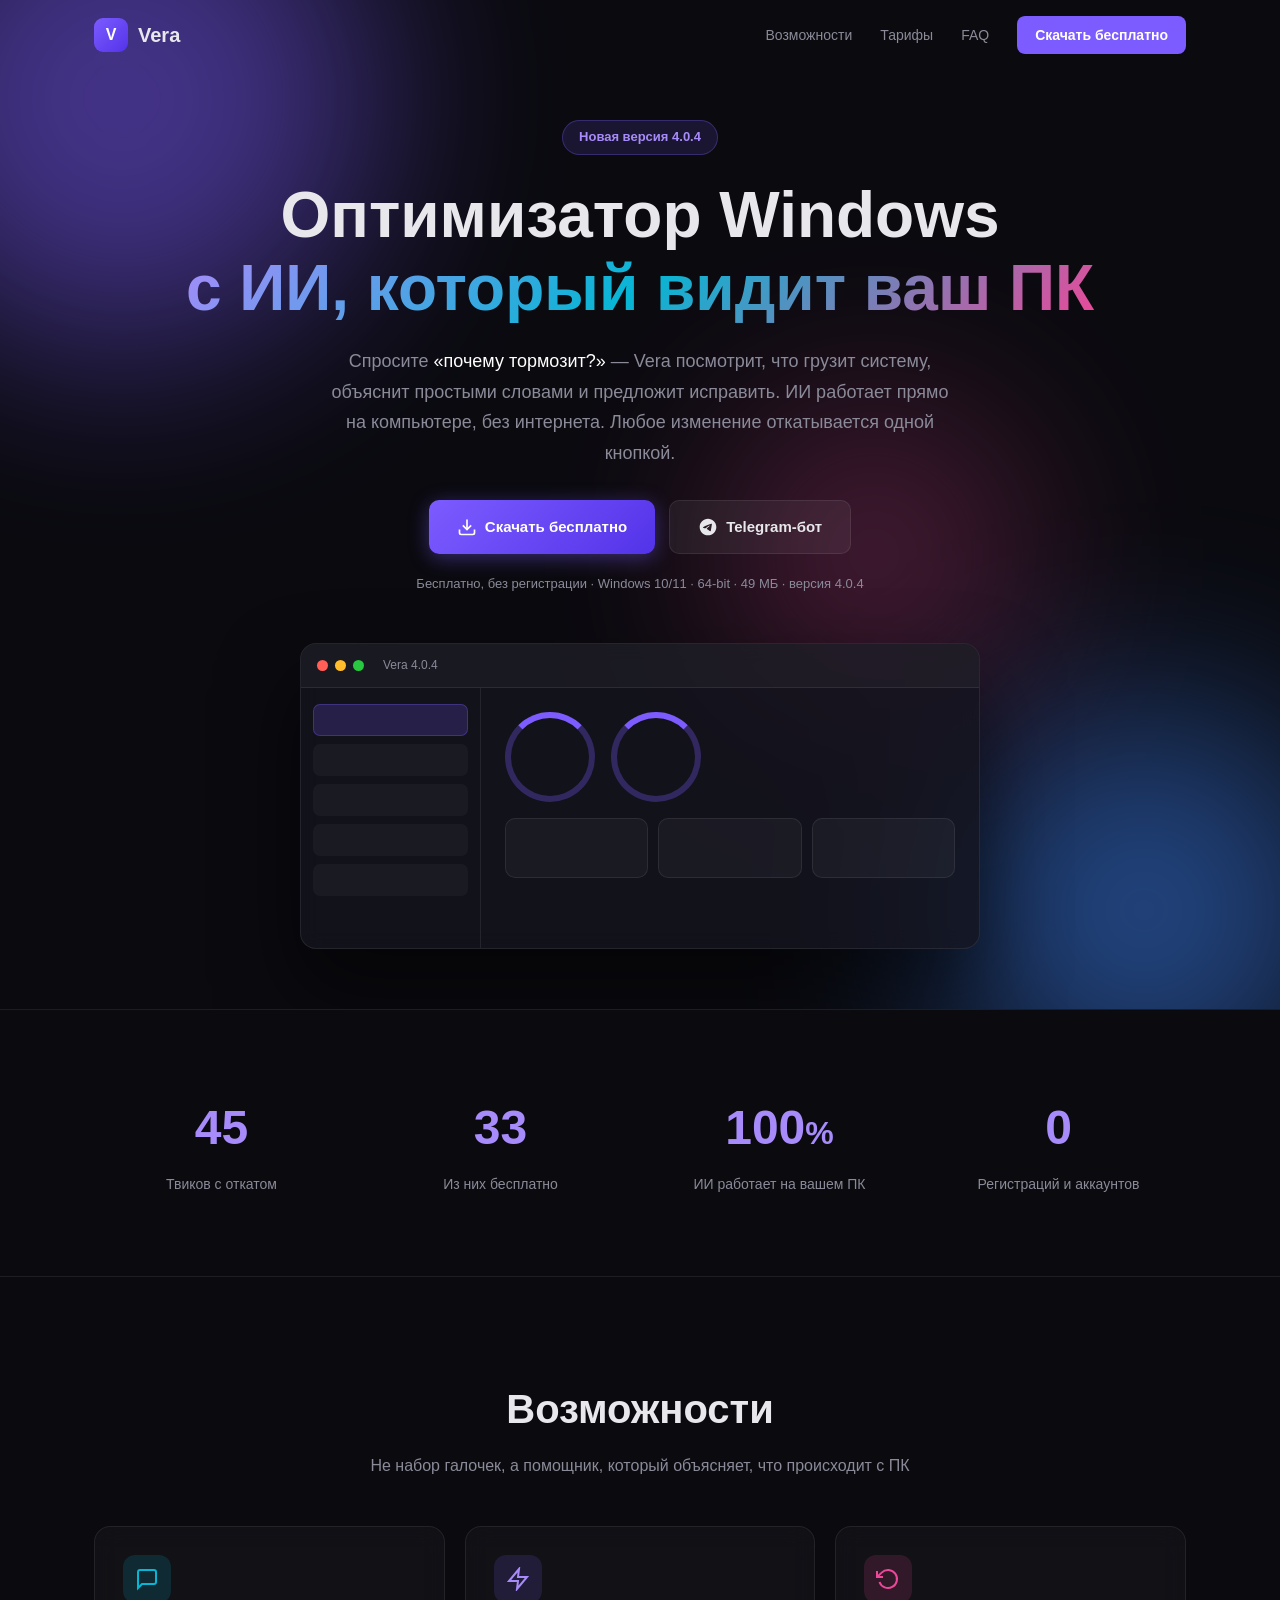
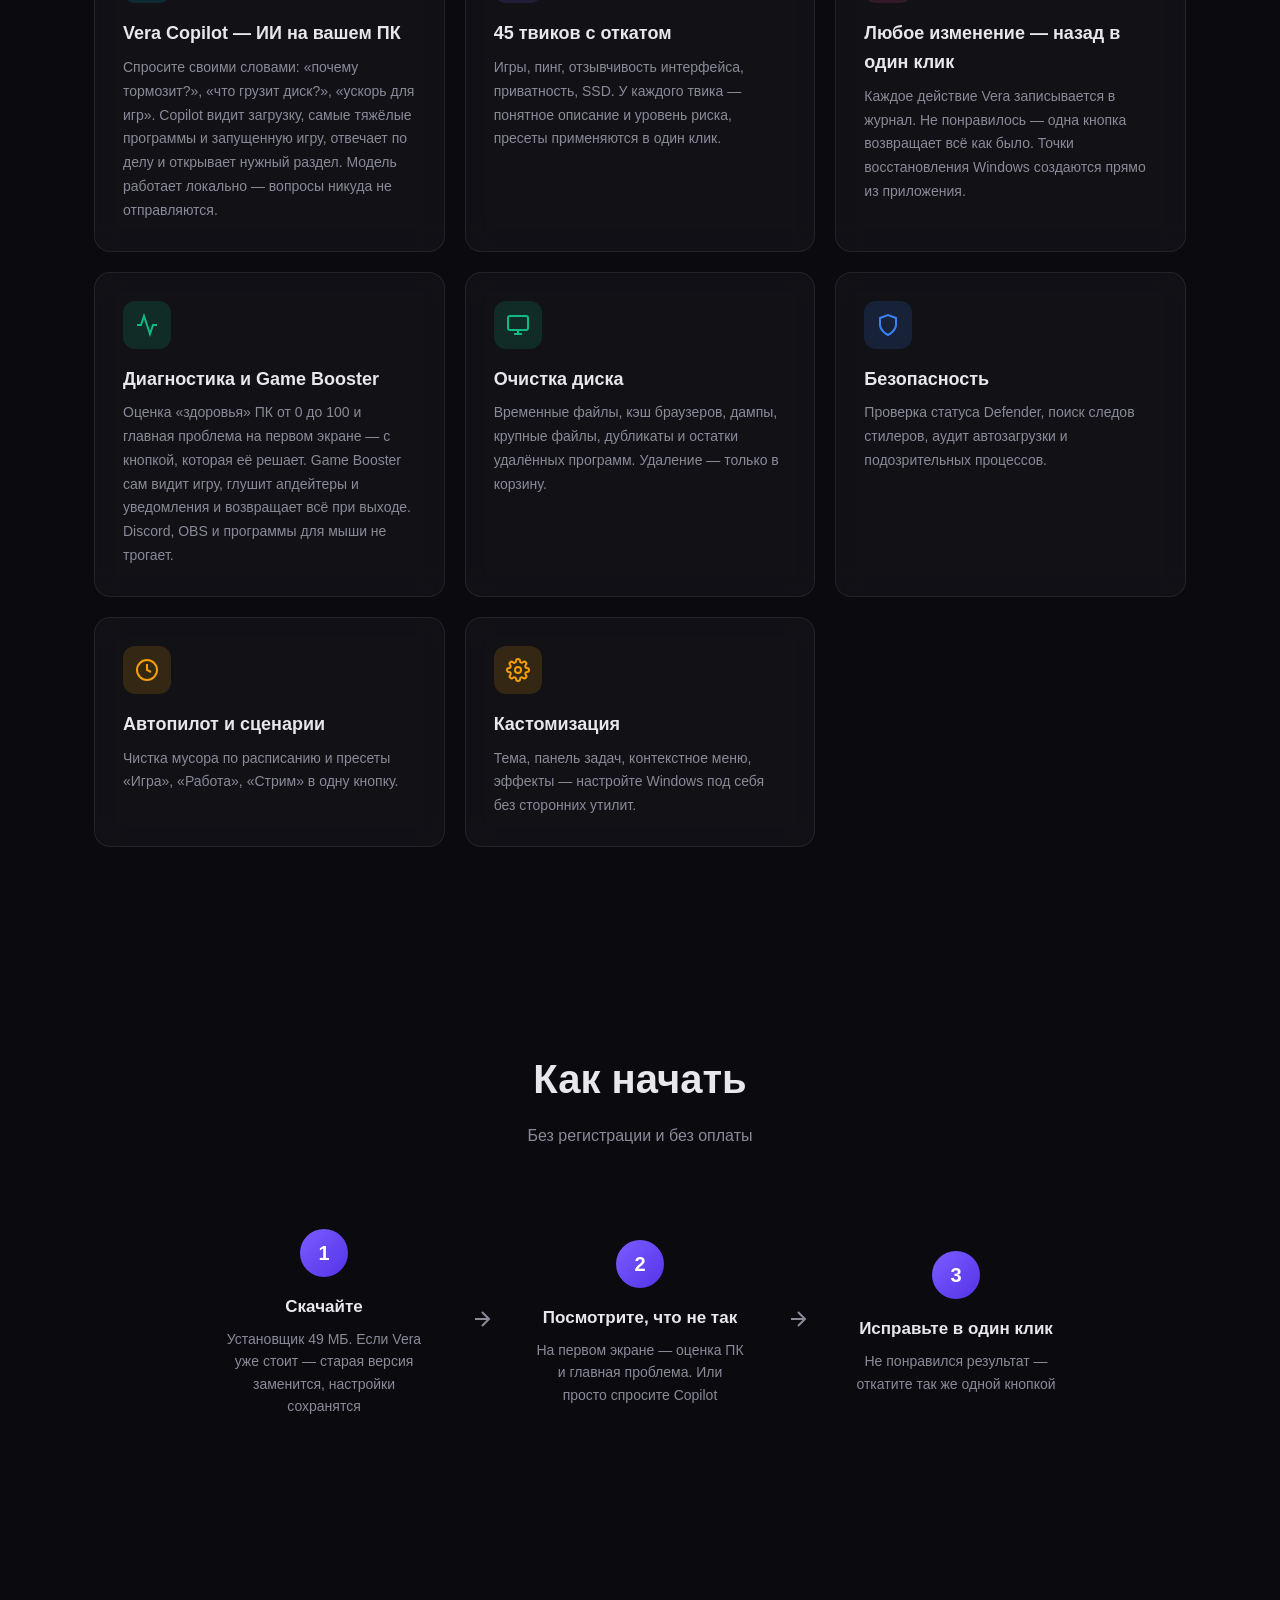
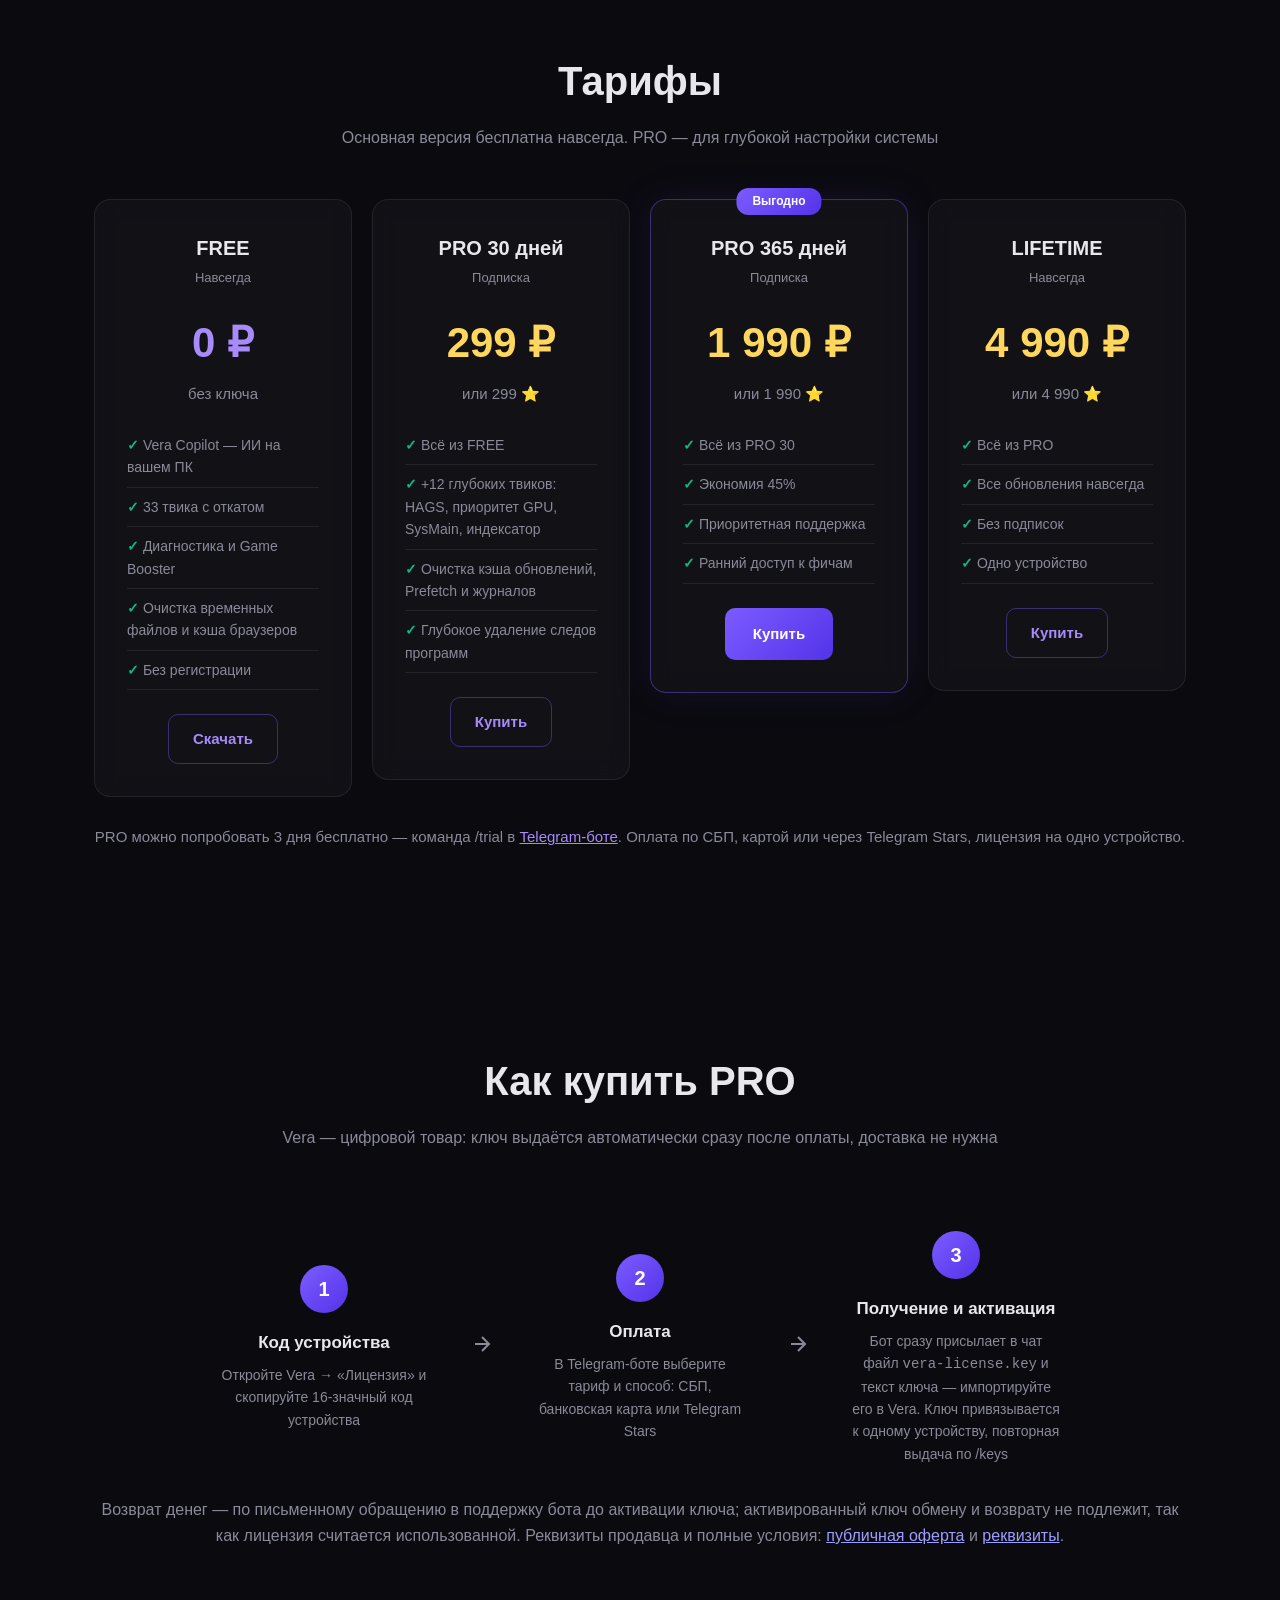
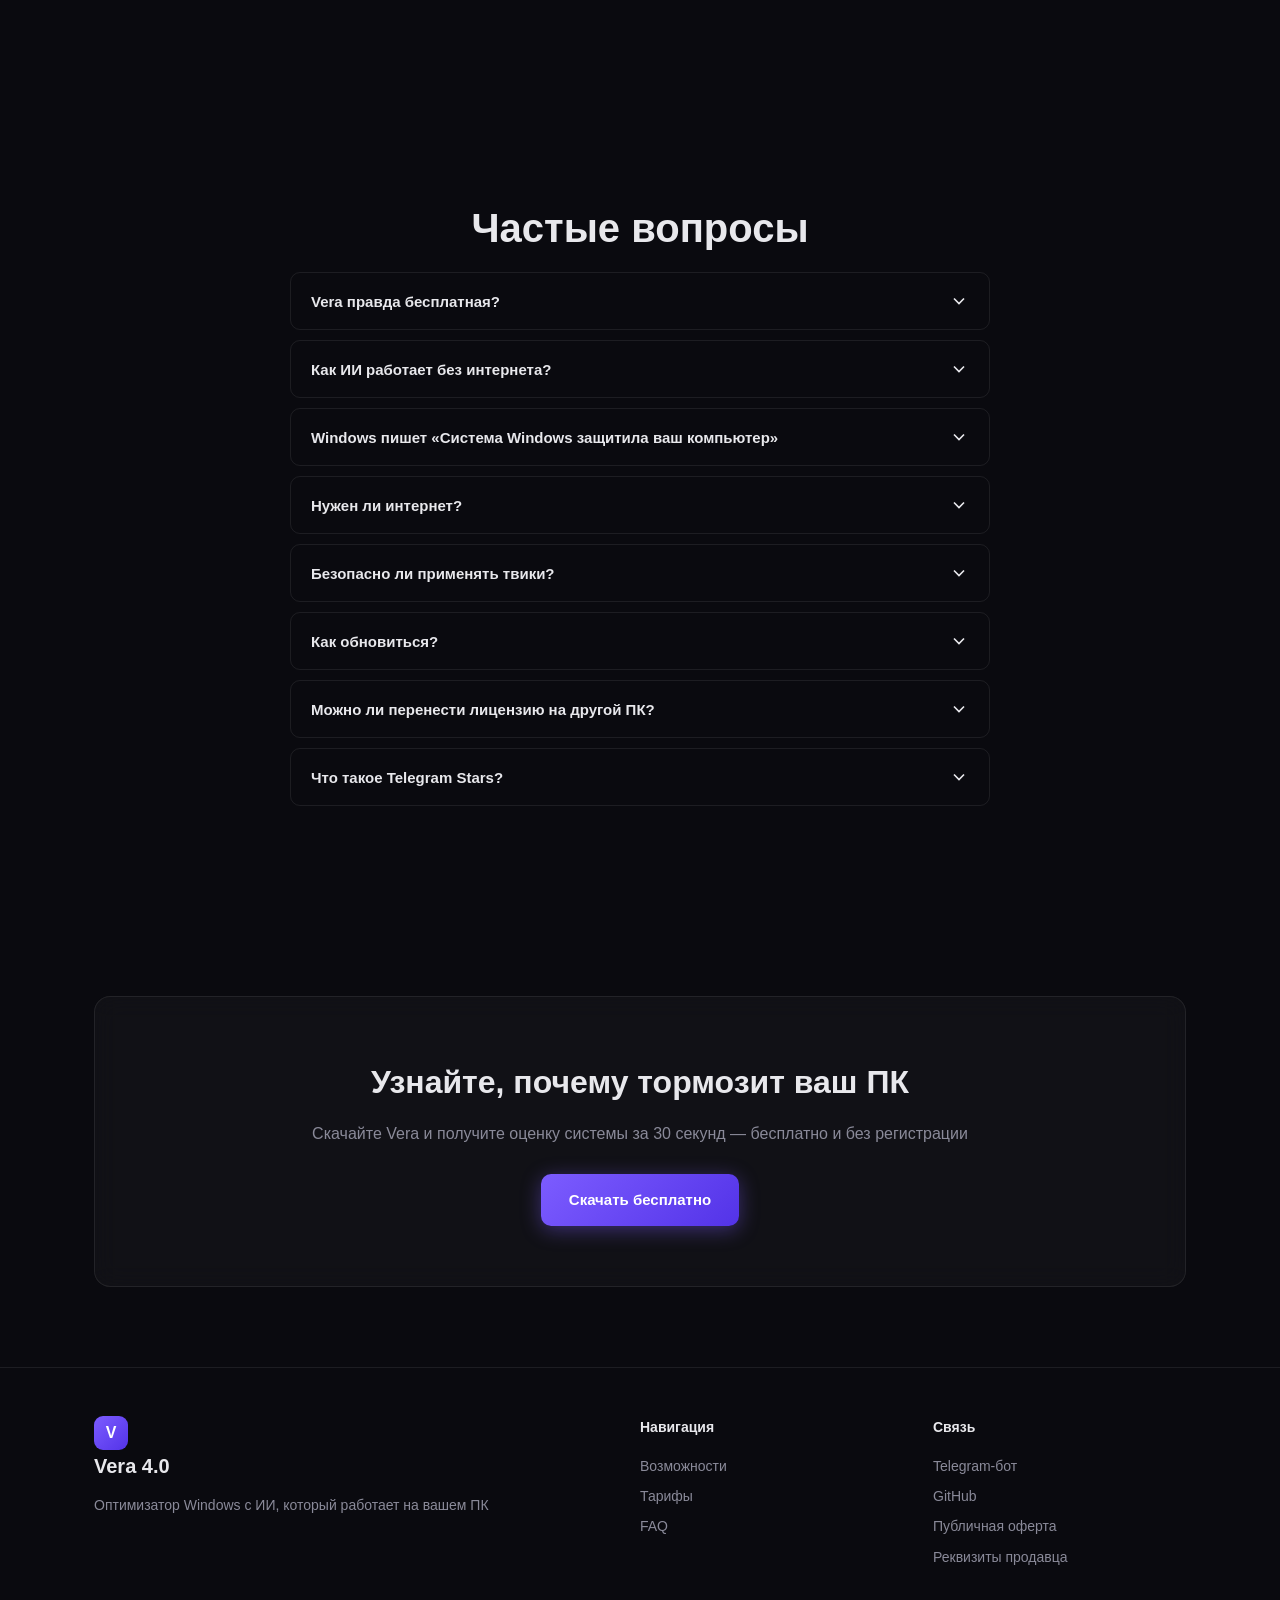
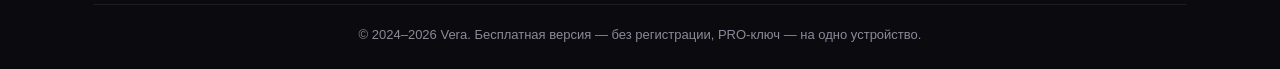
==== commit 238b325b: "Vera 4.0.4: updates work on PCs without ISRG Root X1 Co-Authored-By: Claude Opus 5.5 <noreply@anthro" ====
--- a/index.html
+++ b/index.html
@@ -40,11 +40,11 @@
     <div class="orb orb-3"></div>
   </div>
   <div class="hero-content">
-    <div class="hero-badge reveal">Новая версия 4.0.3</div>
+    <div class="hero-badge reveal">Новая версия 4.0.4</div>
     <h1 class="hero-title reveal">Оптимизатор Windows<br><span class="gradient-text">с ИИ, который видит&nbsp;ваш&nbsp;ПК</span></h1>
     <p class="hero-sub reveal">Спросите <q>почему тормозит?</q> — Vera посмотрит, что грузит систему, объяснит простыми словами и предложит исправить. ИИ работает прямо на компьютере, без интернета. Любое изменение откатывается одной кнопкой.</p>
     <div class="hero-actions reveal">
-      <a class="btn btn-primary btn-glow" href="https://github.com/sdxdxdxdx/vera-site/releases/download/v4.0.3/VeraSetup-4.0.3.exe" download id="download">
+      <a class="btn btn-primary btn-glow" href="https://github.com/sdxdxdxdx/vera-site/releases/download/v4.0.4/VeraSetup-4.0.4.exe" download id="download">
         <svg width="20" height="20" viewBox="0 0 24 24" fill="none" stroke="currentColor" stroke-width="2"><path d="M21 15v4a2 2 0 0 1-2 2H5a2 2 0 0 1-2-2v-4"/><polyline points="7 10 12 15 17 10"/><line x1="12" y1="15" x2="12" y2="3"/></svg>
         Скачать бесплатно
       </a>
@@ -53,7 +53,7 @@
         Telegram-бот
       </a>
     </div>
-    <p class="hero-meta reveal">Бесплатно, без регистрации · Windows 10/11 · 64-bit · 49 МБ · версия 4.0.3</p>
+    <p class="hero-meta reveal">Бесплатно, без регистрации · Windows 10/11 · 64-bit · 49 МБ · версия 4.0.4</p>
   </div>
   <div class="hero-visual reveal">
     <div class="window-mockup">
@@ -61,7 +61,7 @@
         <span class="dot red"></span>
         <span class="dot yellow"></span>
         <span class="dot green"></span>
-        <span class="window-title">Vera 4.0.3</span>
+        <span class="window-title">Vera 4.0.4</span>
       </div>
       <div class="window-body">
         <div class="mock-sidebar">
@@ -222,7 +222,7 @@
           <li>Очистка временных файлов и кэша браузеров</li>
           <li>Без регистрации</li>
         </ul>
-        <a class="btn btn-outline" href="https://github.com/sdxdxdxdx/vera-site/releases/download/v4.0.3/VeraSetup-4.0.3.exe" download>Скачать</a>
+        <a class="btn btn-outline" href="https://github.com/sdxdxdxdx/vera-site/releases/download/v4.0.4/VeraSetup-4.0.4.exe" download>Скачать</a>
       </div>
       <div class="price-card glass reveal">
         <div class="price-header">
@@ -388,7 +388,7 @@
     <div class="cta-card glass reveal">
       <h2>Узнайте, почему тормозит ваш ПК</h2>
       <p>Скачайте Vera и получите оценку системы за 30 секунд — бесплатно и без регистрации</p>
-      <a class="btn btn-primary btn-glow" href="https://github.com/sdxdxdxdx/vera-site/releases/download/v4.0.3/VeraSetup-4.0.3.exe" download>
+      <a class="btn btn-primary btn-glow" href="https://github.com/sdxdxdxdx/vera-site/releases/download/v4.0.4/VeraSetup-4.0.4.exe" download>
         Скачать бесплатно
       </a>
     </div>
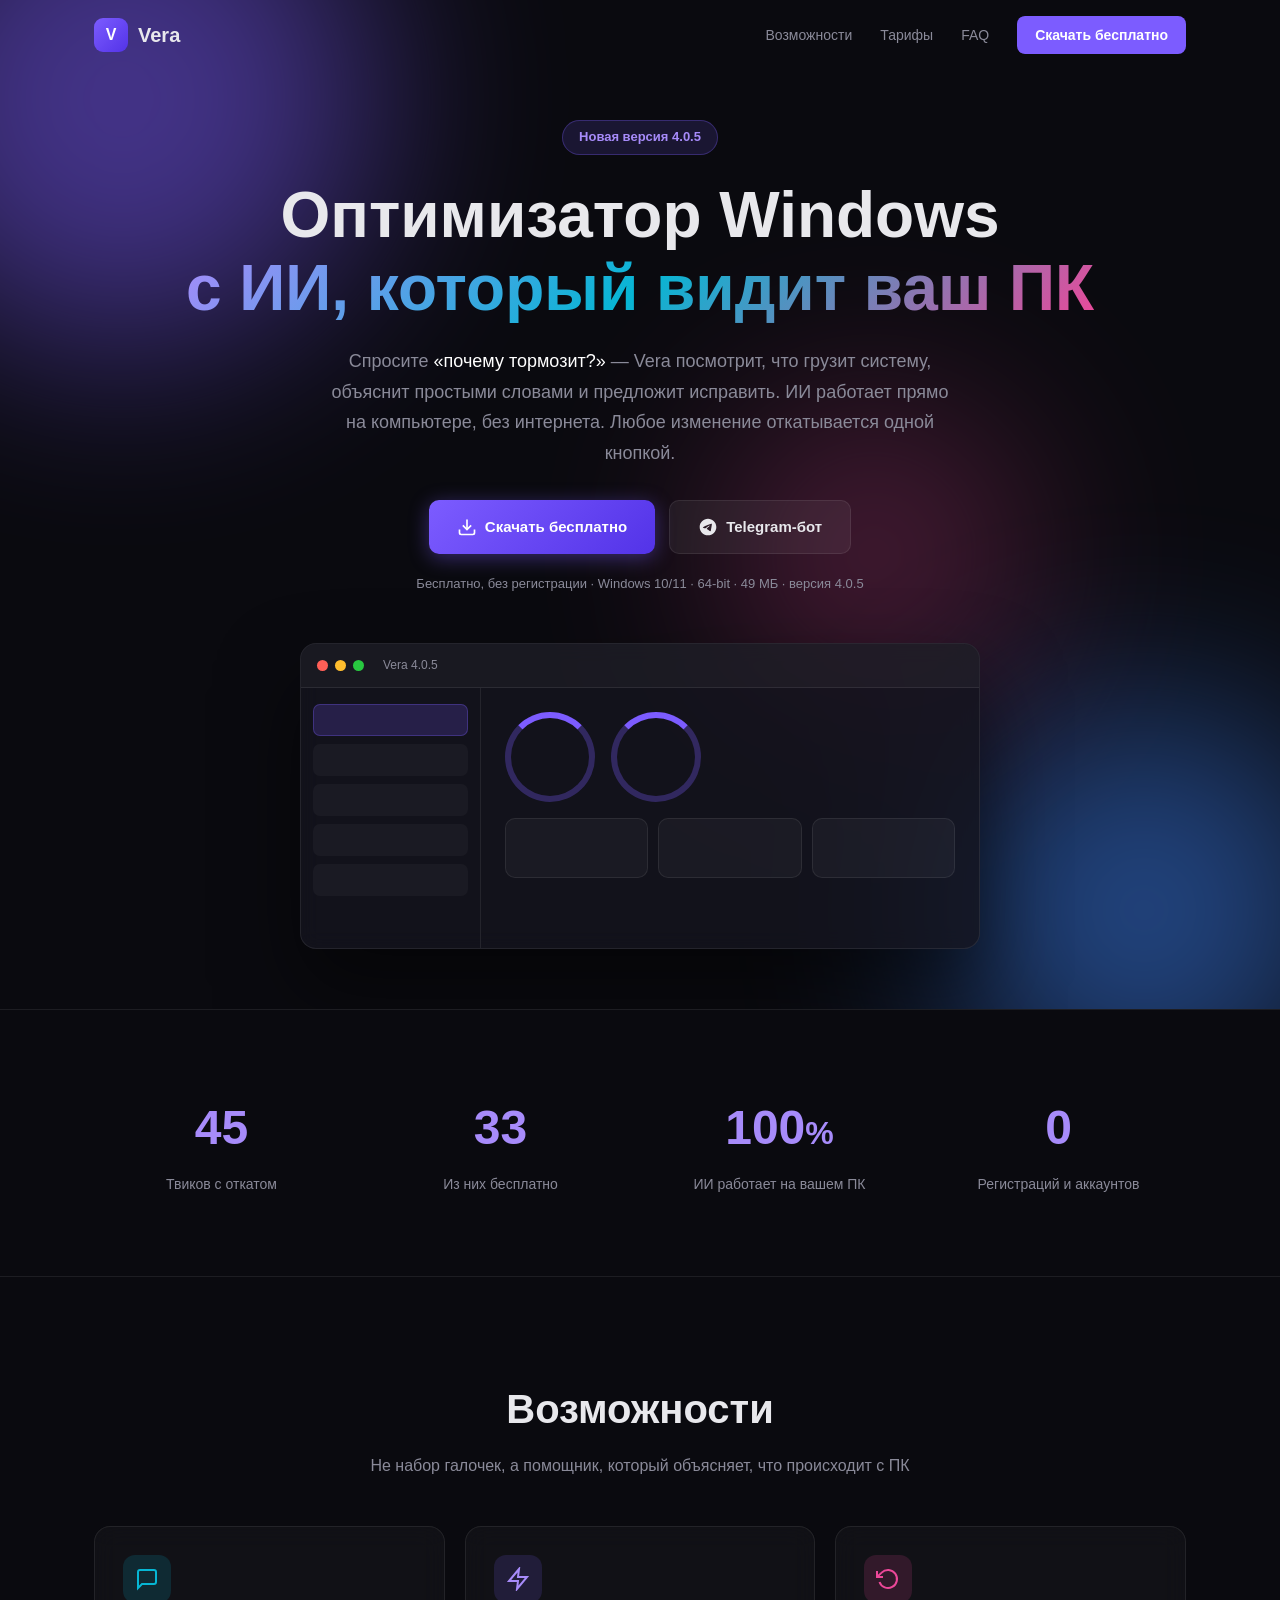
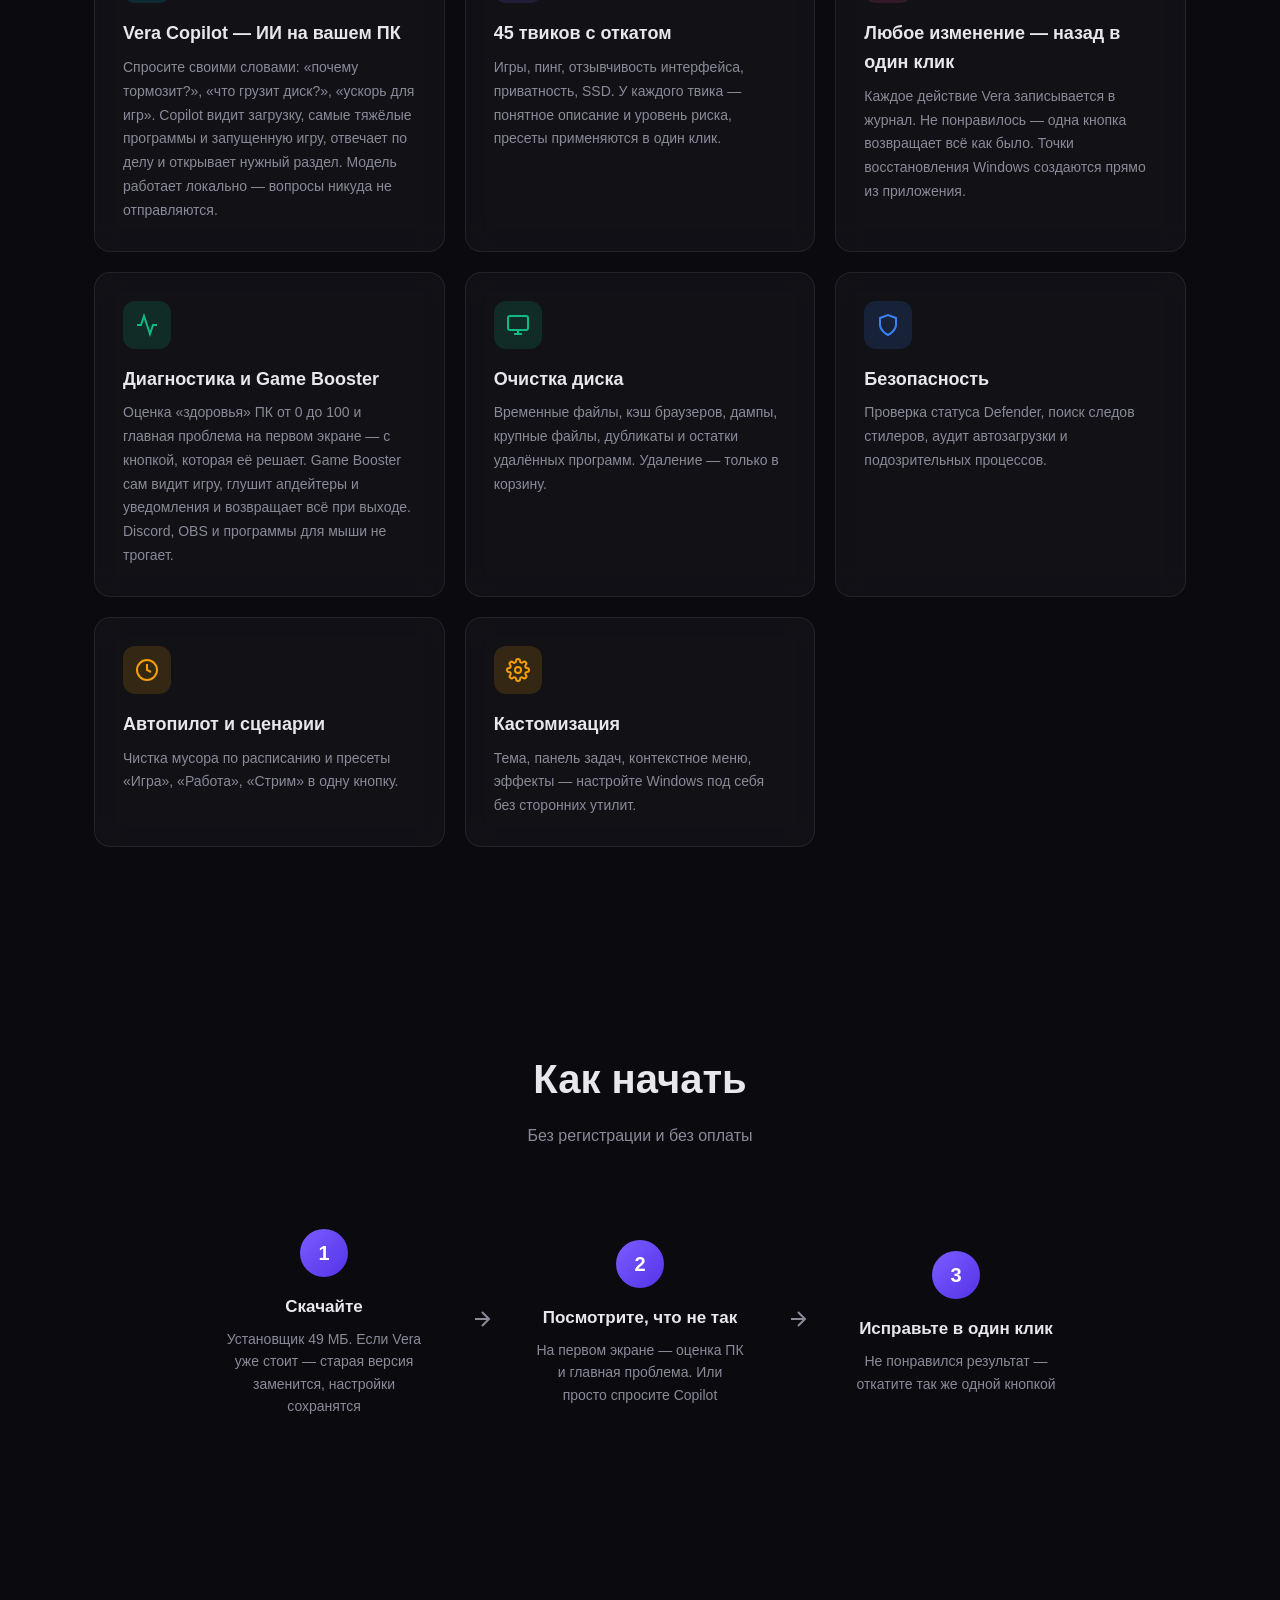
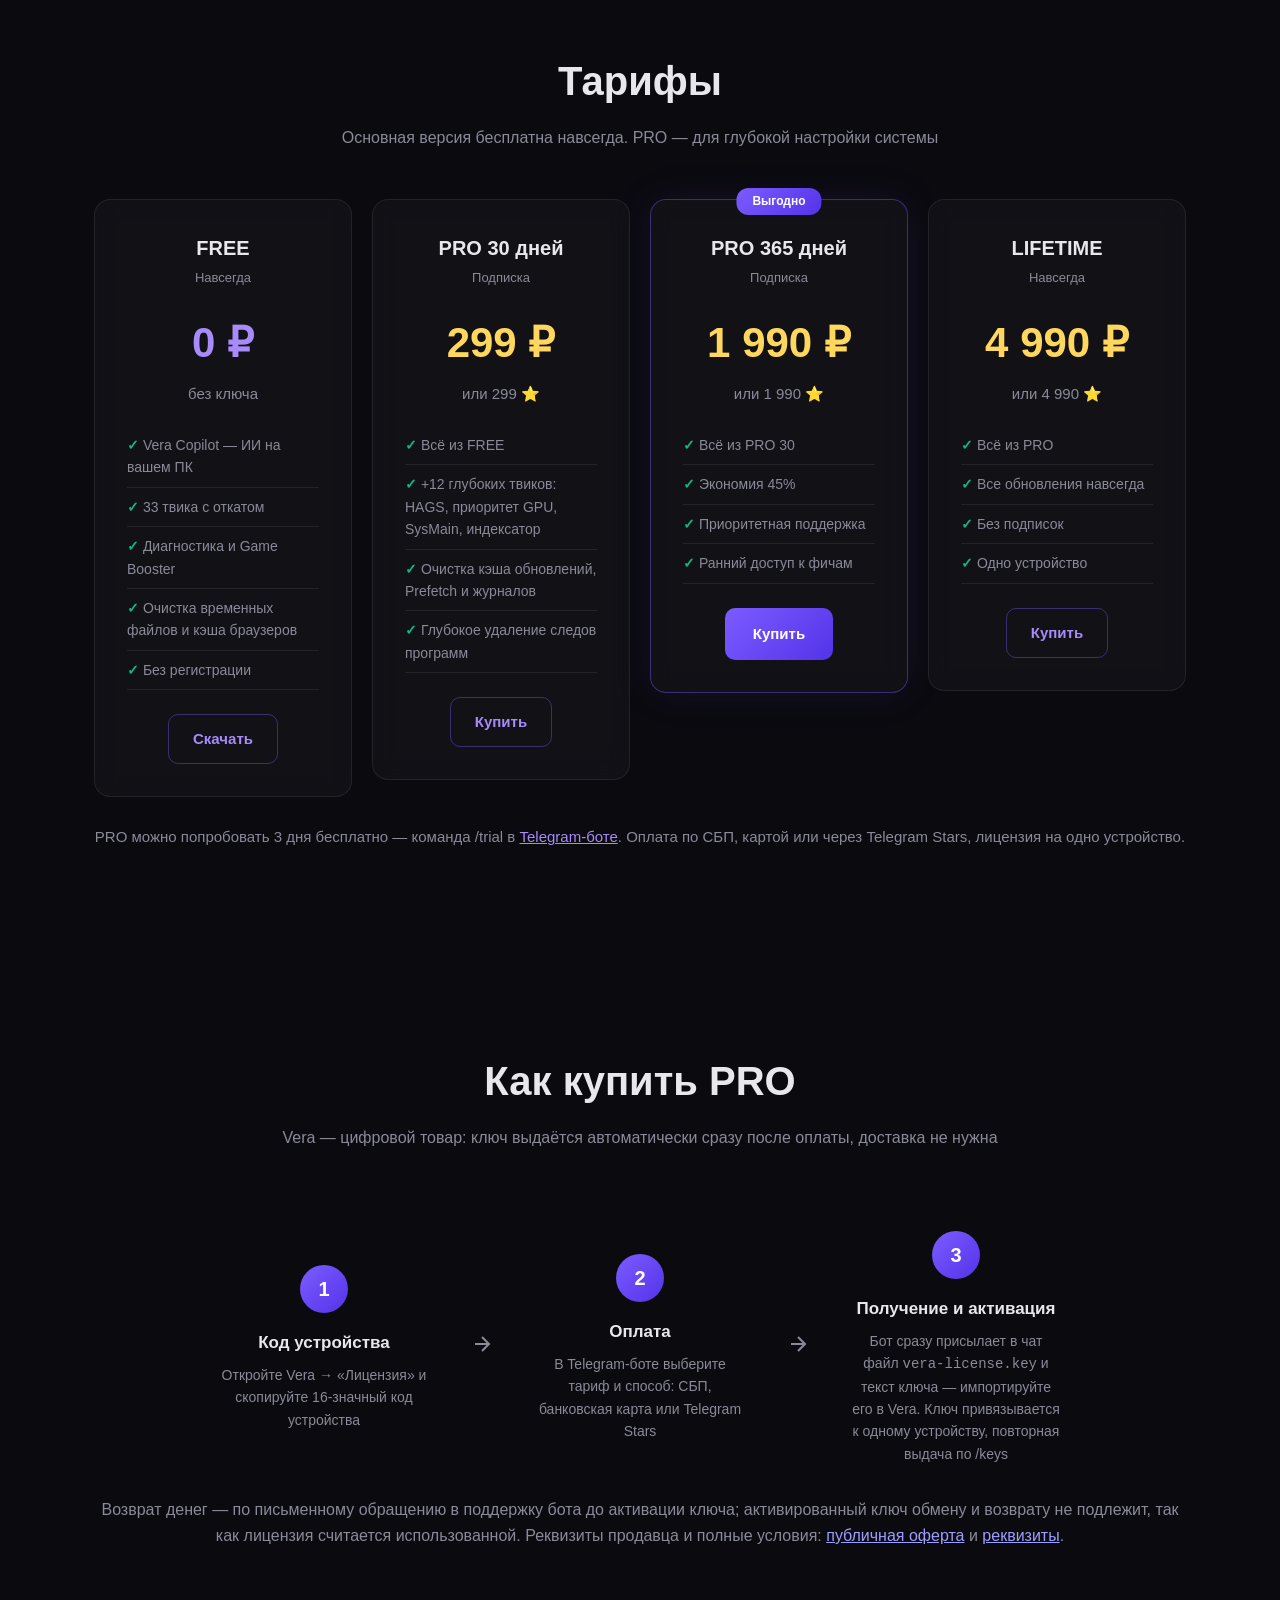
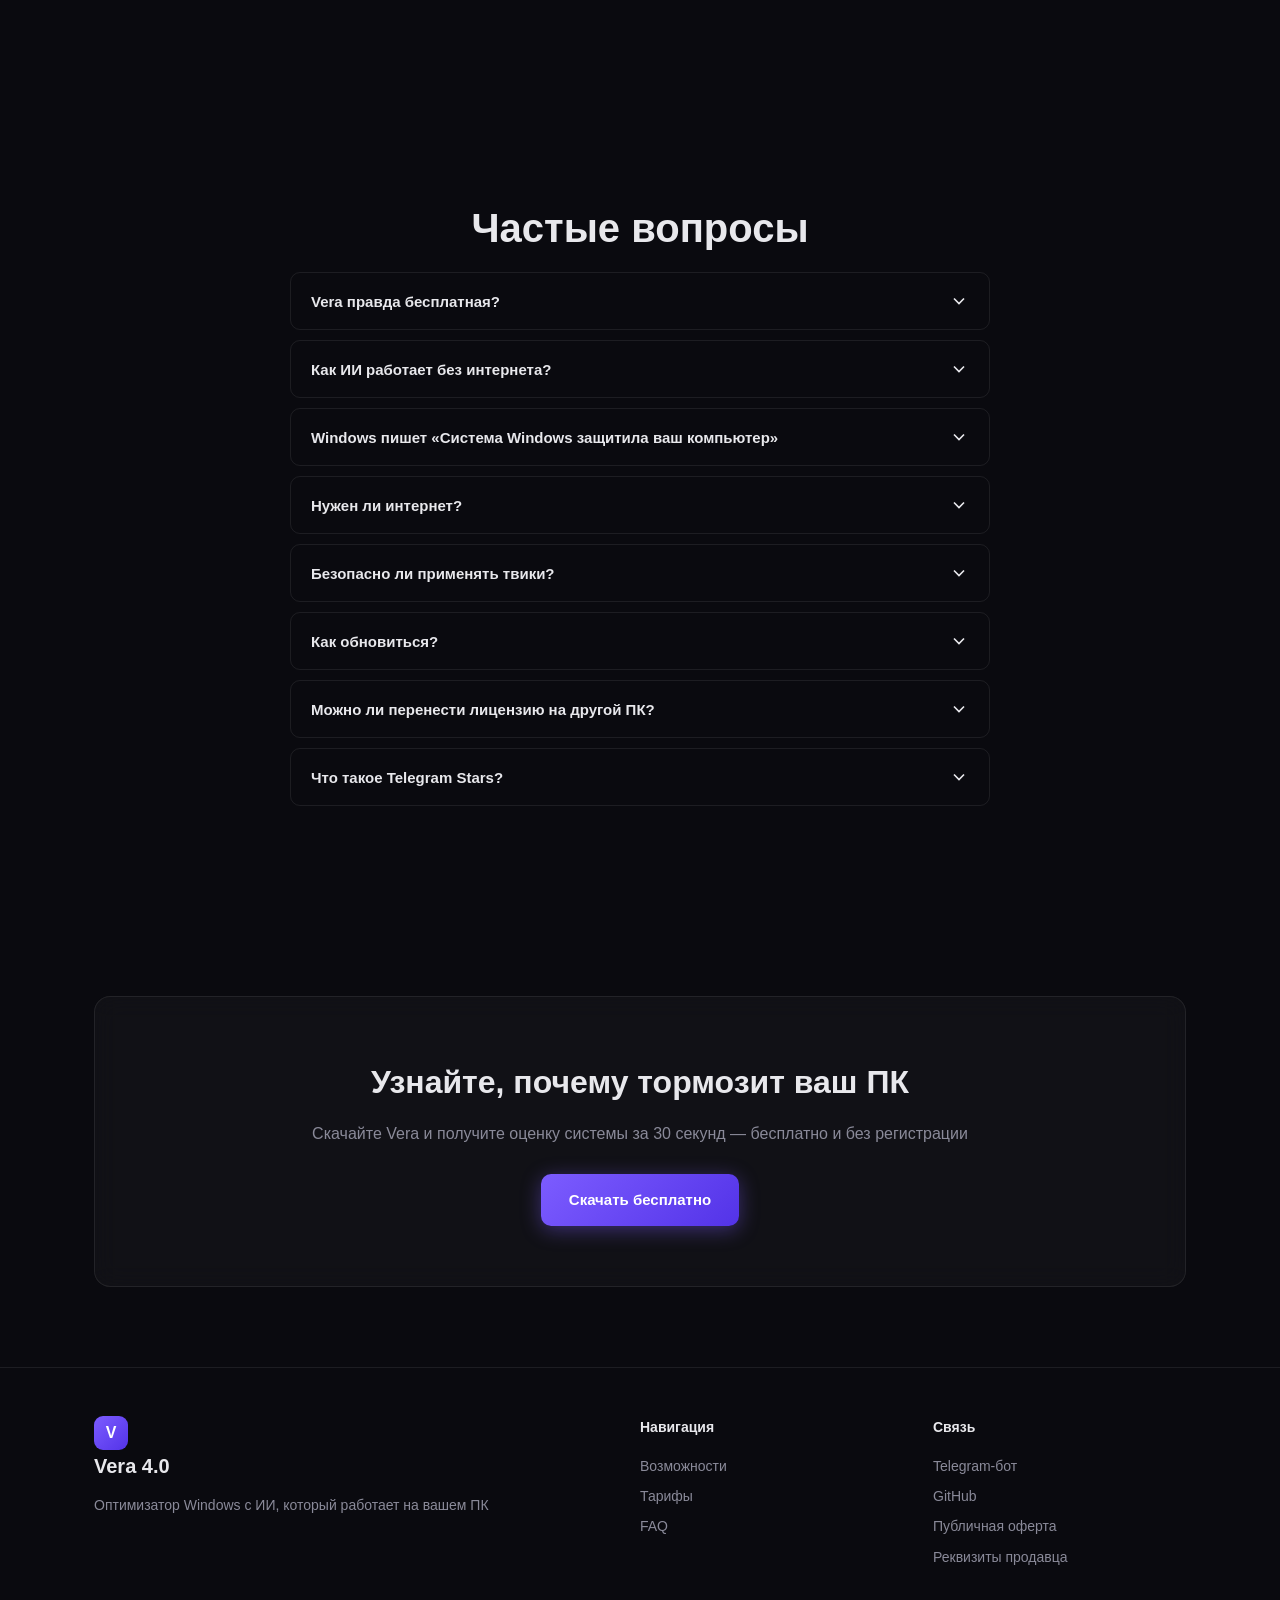
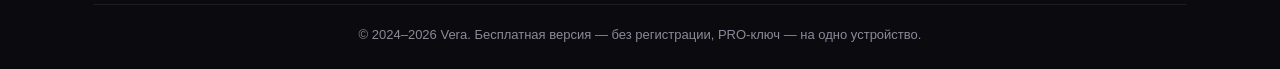
==== commit 477c23dc: "Vera 4.0.5: Copilot model download works with broken IPv6 Co-Authored-By: Claude Opus 5.5 <noreply@a" ====
--- a/index.html
+++ b/index.html
@@ -40,11 +40,11 @@
     <div class="orb orb-3"></div>
   </div>
   <div class="hero-content">
-    <div class="hero-badge reveal">Новая версия 4.0.4</div>
+    <div class="hero-badge reveal">Новая версия 4.0.5</div>
     <h1 class="hero-title reveal">Оптимизатор Windows<br><span class="gradient-text">с ИИ, который видит&nbsp;ваш&nbsp;ПК</span></h1>
     <p class="hero-sub reveal">Спросите <q>почему тормозит?</q> — Vera посмотрит, что грузит систему, объяснит простыми словами и предложит исправить. ИИ работает прямо на компьютере, без интернета. Любое изменение откатывается одной кнопкой.</p>
     <div class="hero-actions reveal">
-      <a class="btn btn-primary btn-glow" href="https://github.com/sdxdxdxdx/vera-site/releases/download/v4.0.4/VeraSetup-4.0.4.exe" download id="download">
+      <a class="btn btn-primary btn-glow" href="https://github.com/sdxdxdxdx/vera-site/releases/download/v4.0.5/VeraSetup-4.0.5.exe" download id="download">
         <svg width="20" height="20" viewBox="0 0 24 24" fill="none" stroke="currentColor" stroke-width="2"><path d="M21 15v4a2 2 0 0 1-2 2H5a2 2 0 0 1-2-2v-4"/><polyline points="7 10 12 15 17 10"/><line x1="12" y1="15" x2="12" y2="3"/></svg>
         Скачать бесплатно
       </a>
@@ -53,7 +53,7 @@
         Telegram-бот
       </a>
     </div>
-    <p class="hero-meta reveal">Бесплатно, без регистрации · Windows 10/11 · 64-bit · 49 МБ · версия 4.0.4</p>
+    <p class="hero-meta reveal">Бесплатно, без регистрации · Windows 10/11 · 64-bit · 49 МБ · версия 4.0.5</p>
   </div>
   <div class="hero-visual reveal">
     <div class="window-mockup">
@@ -61,7 +61,7 @@
         <span class="dot red"></span>
         <span class="dot yellow"></span>
         <span class="dot green"></span>
-        <span class="window-title">Vera 4.0.4</span>
+        <span class="window-title">Vera 4.0.5</span>
       </div>
       <div class="window-body">
         <div class="mock-sidebar">
@@ -222,7 +222,7 @@
           <li>Очистка временных файлов и кэша браузеров</li>
           <li>Без регистрации</li>
         </ul>
-        <a class="btn btn-outline" href="https://github.com/sdxdxdxdx/vera-site/releases/download/v4.0.4/VeraSetup-4.0.4.exe" download>Скачать</a>
+        <a class="btn btn-outline" href="https://github.com/sdxdxdxdx/vera-site/releases/download/v4.0.5/VeraSetup-4.0.5.exe" download>Скачать</a>
       </div>
       <div class="price-card glass reveal">
         <div class="price-header">
@@ -388,7 +388,7 @@
     <div class="cta-card glass reveal">
       <h2>Узнайте, почему тормозит ваш ПК</h2>
       <p>Скачайте Vera и получите оценку системы за 30 секунд — бесплатно и без регистрации</p>
-      <a class="btn btn-primary btn-glow" href="https://github.com/sdxdxdxdx/vera-site/releases/download/v4.0.4/VeraSetup-4.0.4.exe" download>
+      <a class="btn btn-primary btn-glow" href="https://github.com/sdxdxdxdx/vera-site/releases/download/v4.0.5/VeraSetup-4.0.5.exe" download>
         Скачать бесплатно
       </a>
     </div>
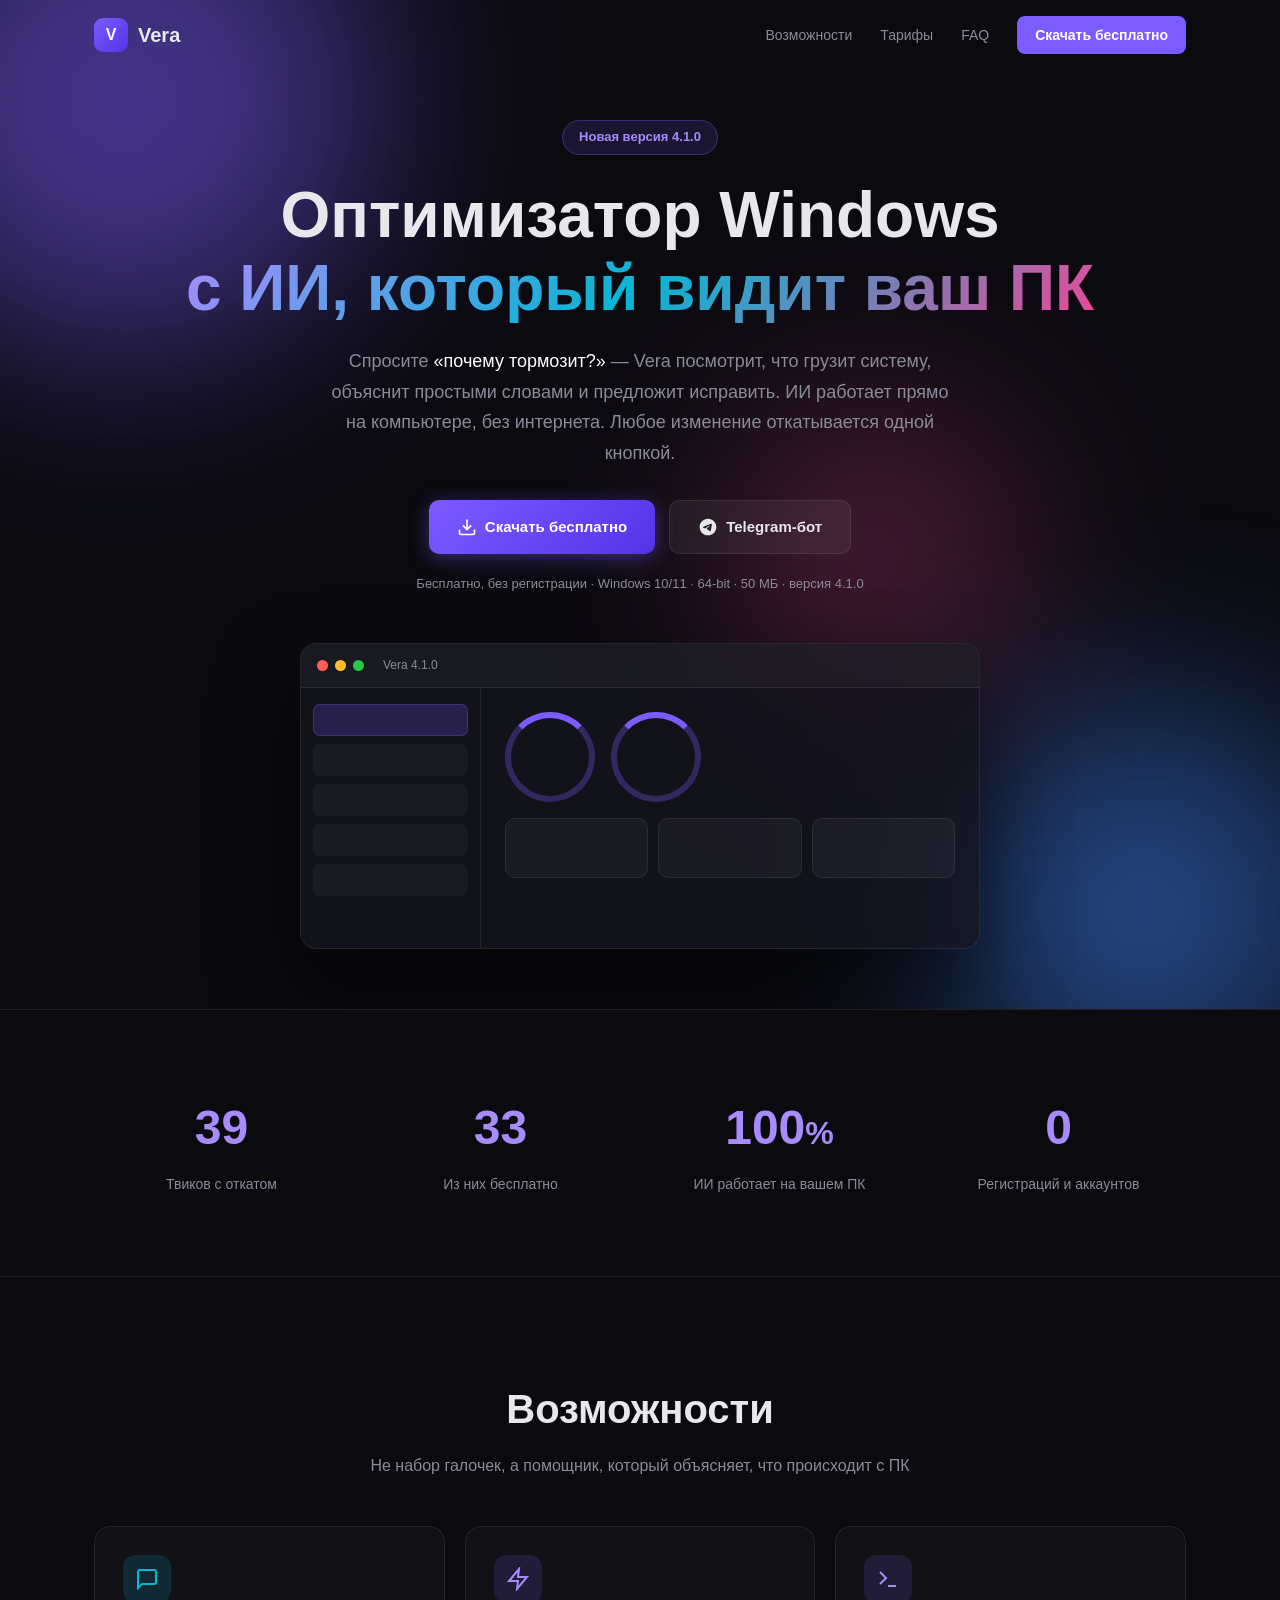
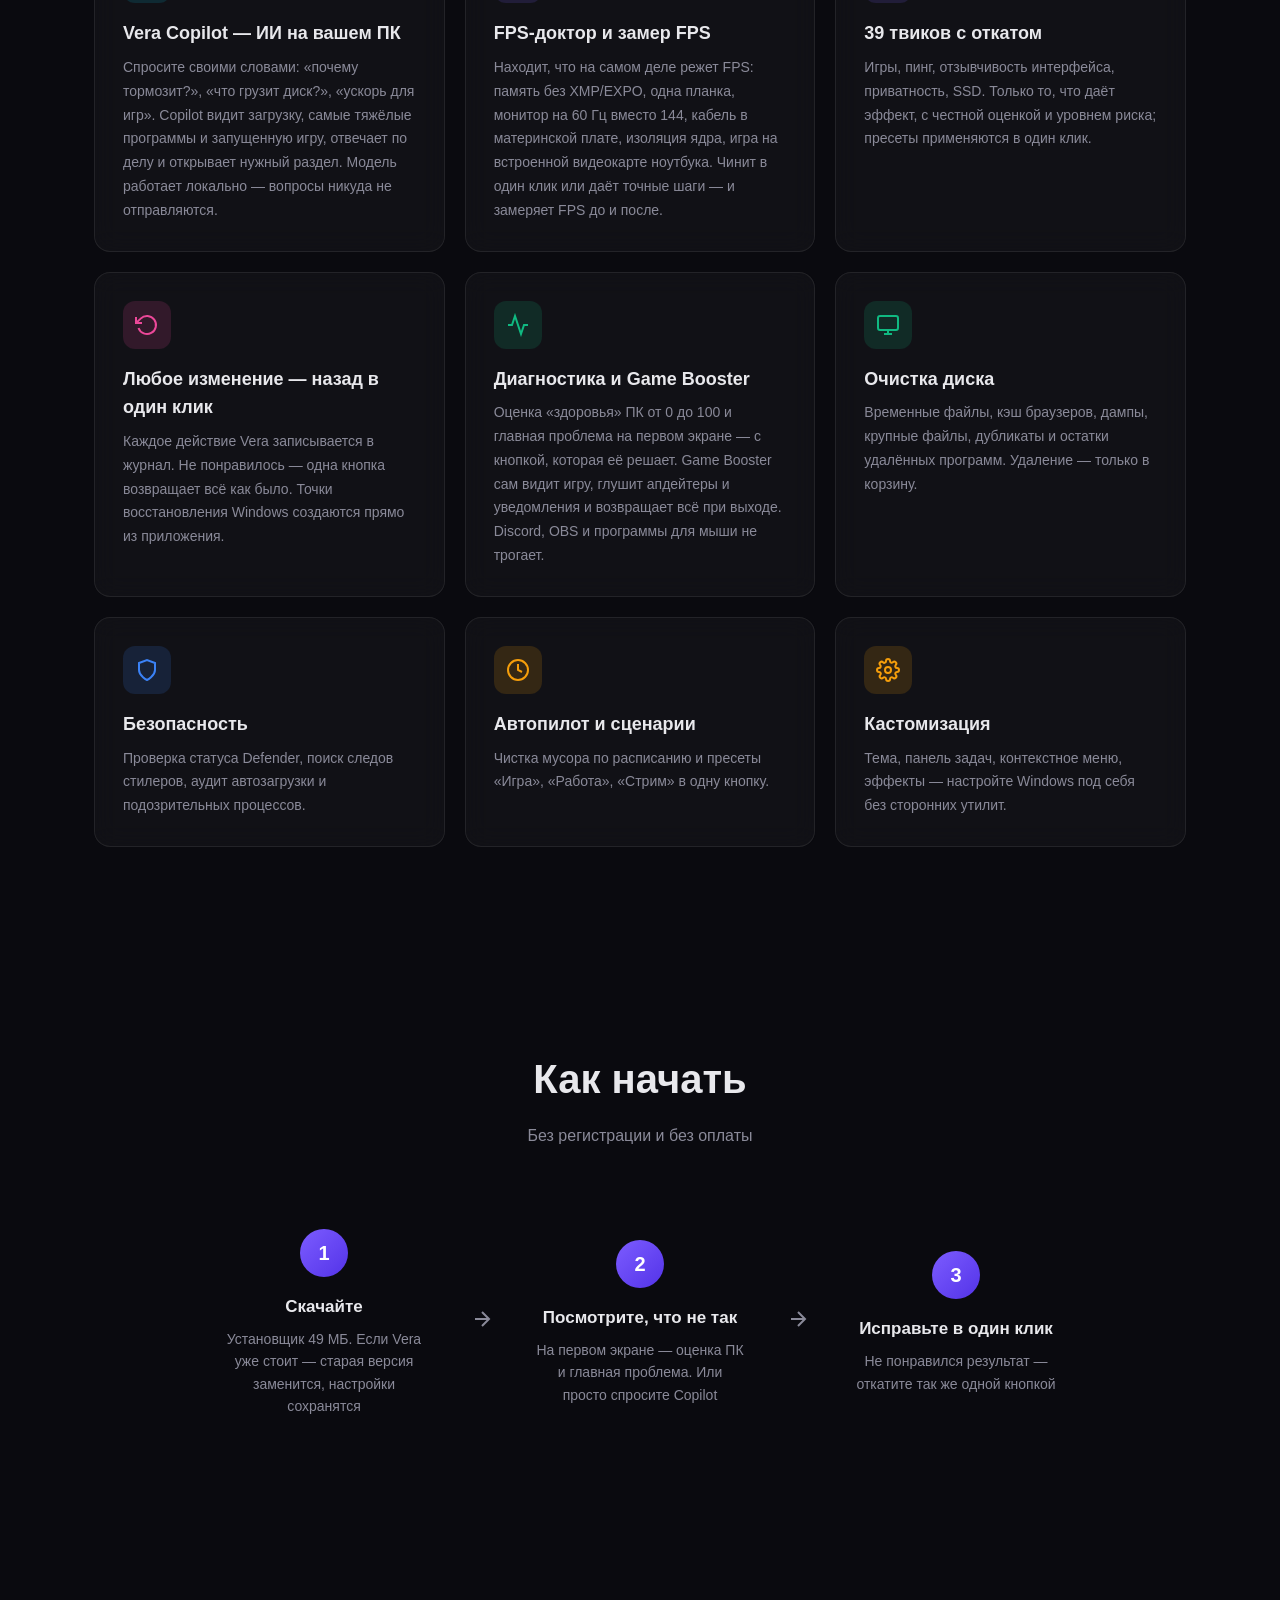
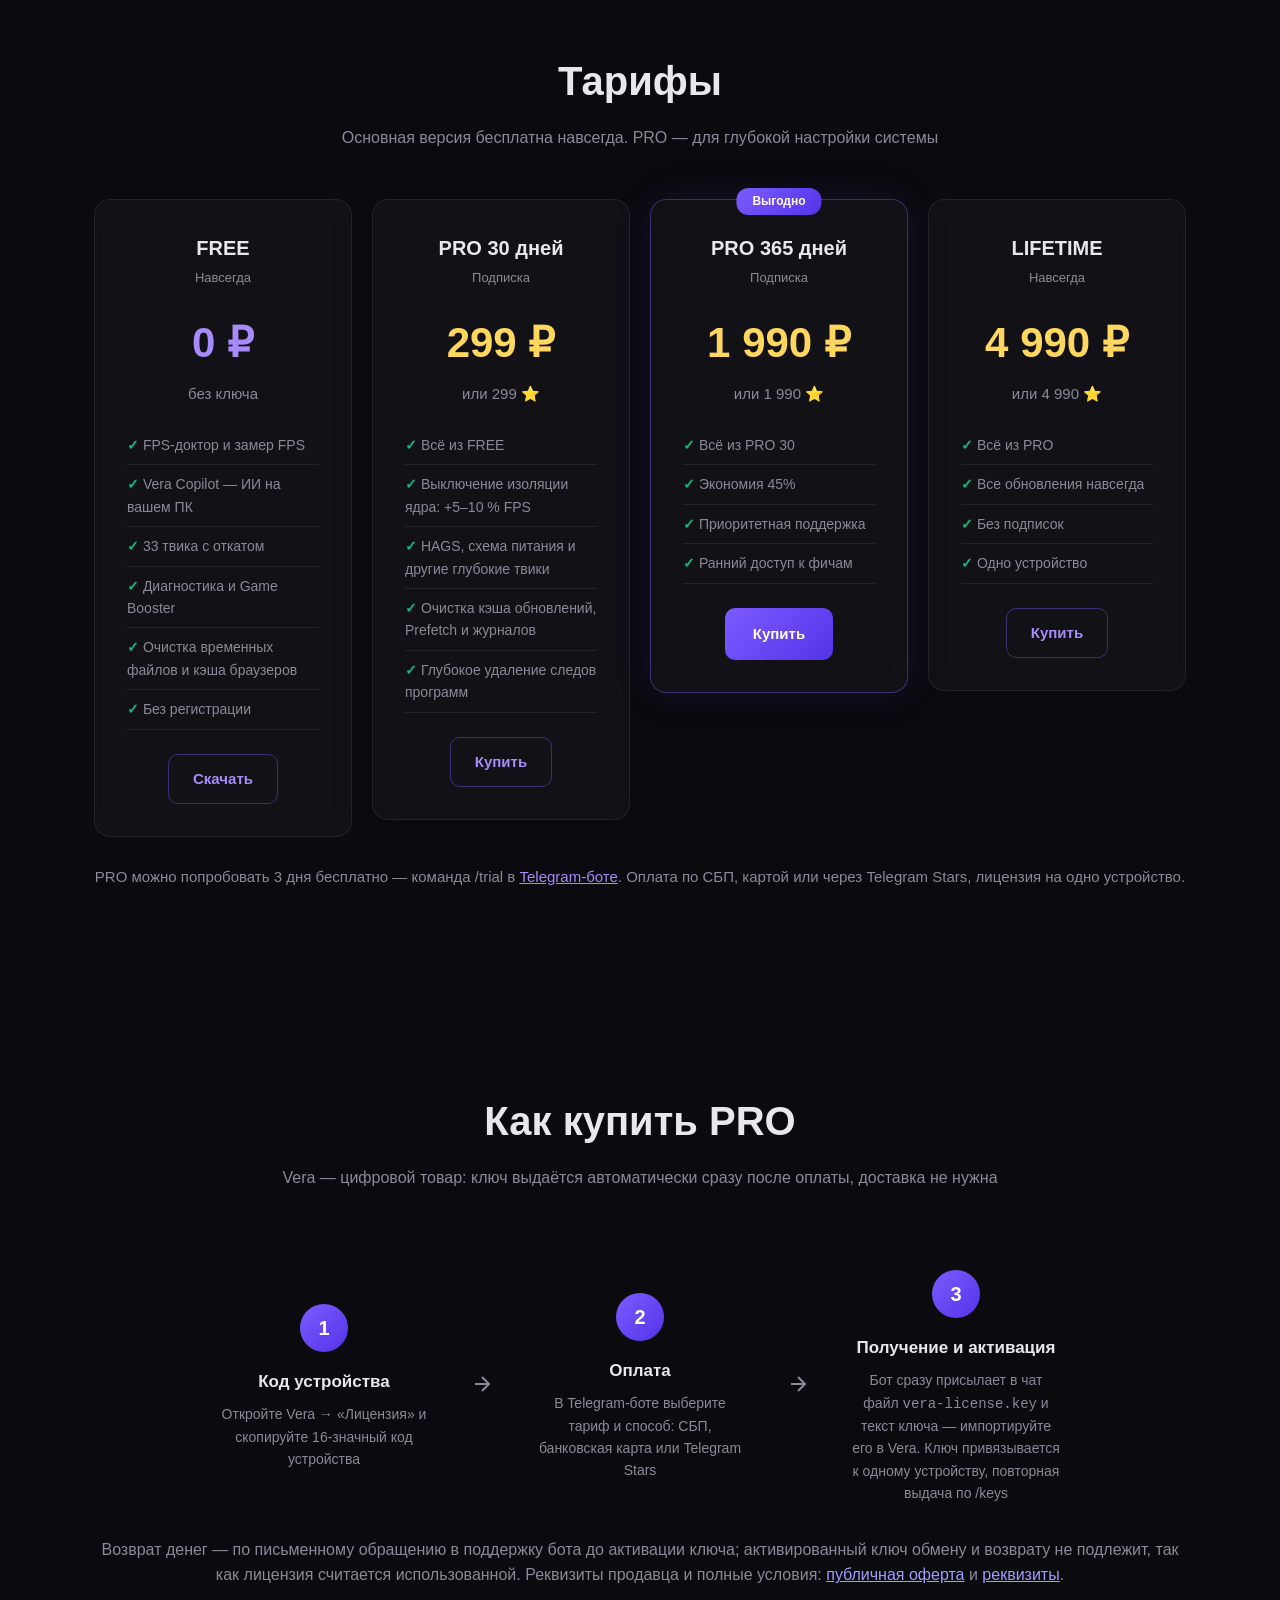
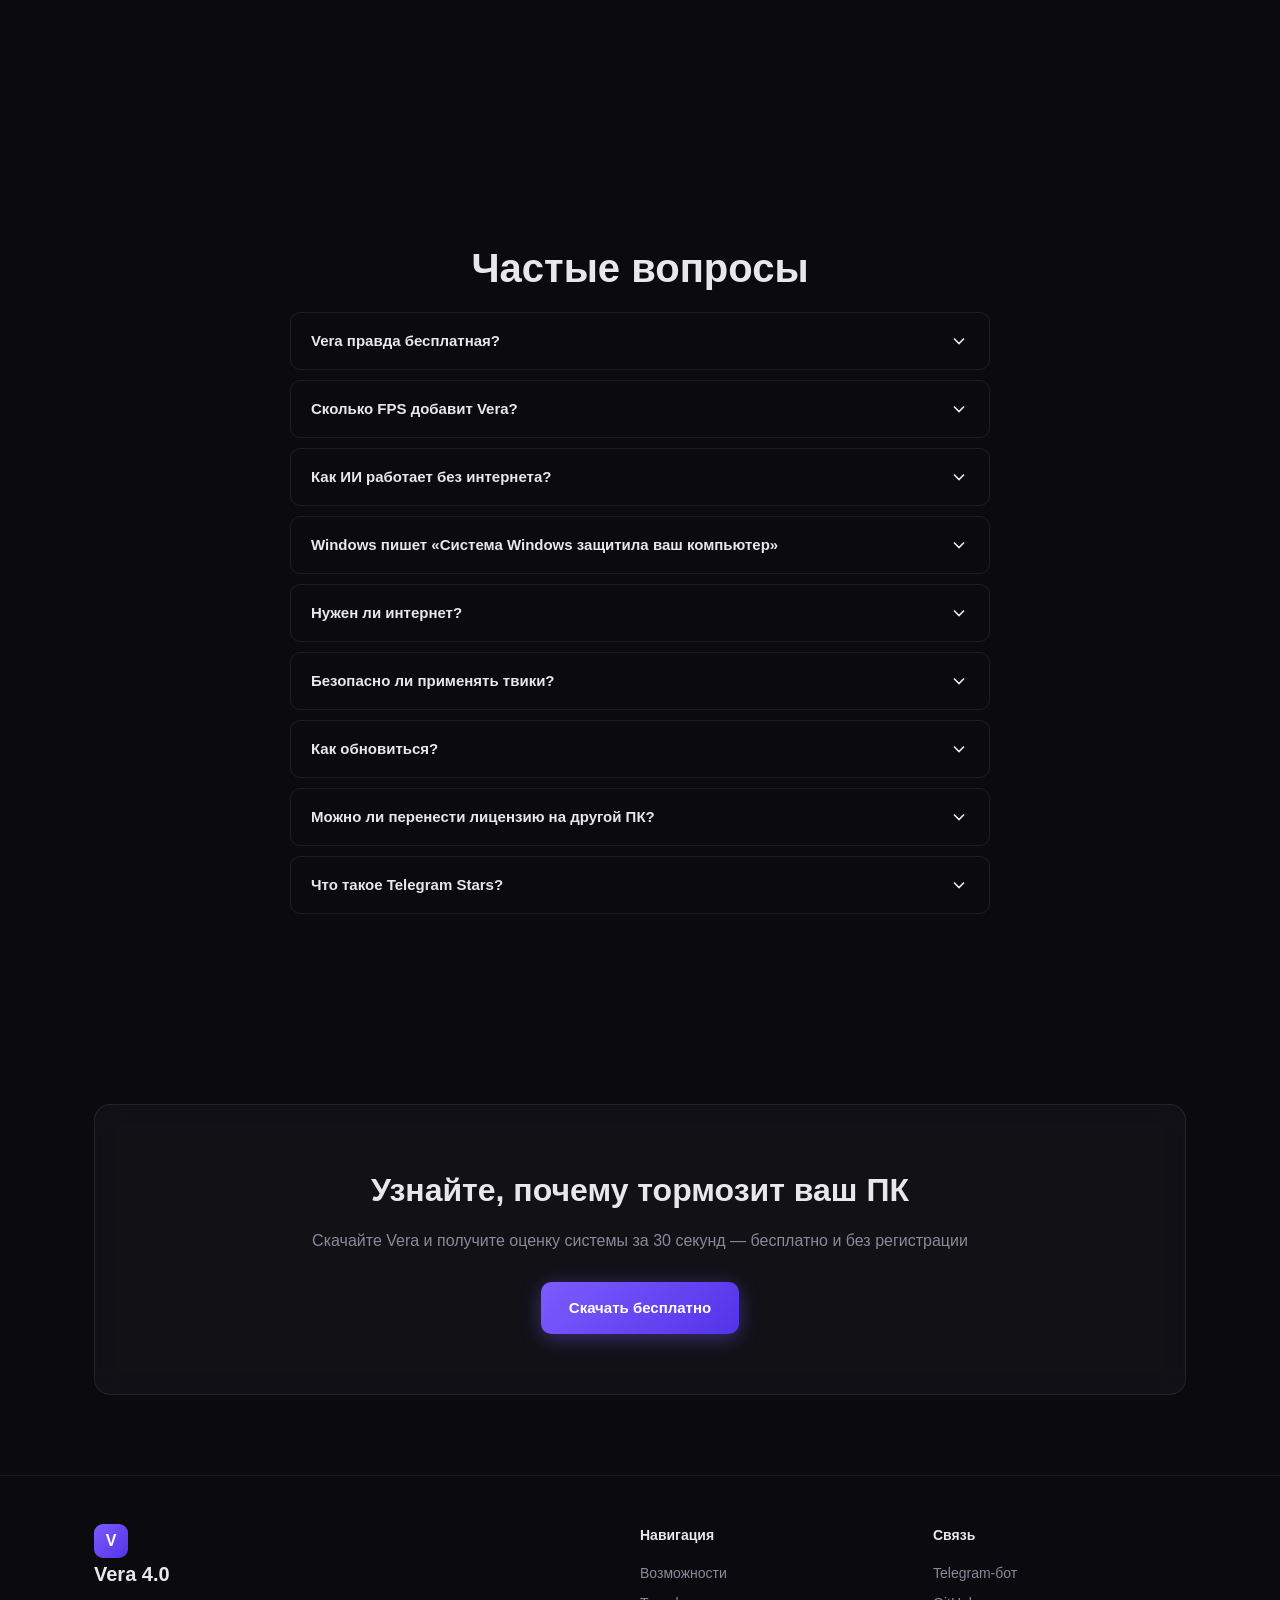
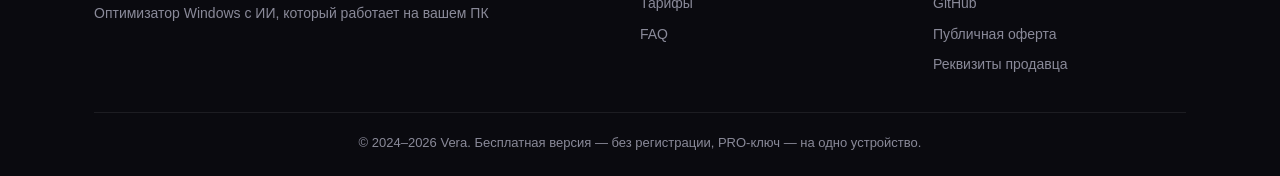
==== commit d9001734: "Vera 4.1.0: FPS doctor, FPS meter, honest tweak catalog Co-Authored-By: Claude Opus 5.5 <noreply@ant" ====
--- a/index.html
+++ b/index.html
@@ -4,7 +4,7 @@
 <meta charset="UTF-8">
 <meta name="viewport" content="width=device-width, initial-scale=1.0">
 <title>Vera — бесплатный оптимизатор Windows с ИИ, который работает без интернета</title>
-<meta name="description" content="Спросите «почему тормозит?» — Vera посмотрит, что грузит ПК, и предложит исправить. ИИ работает прямо на компьютере. 45 твиков с откатом, диагностика, очистка, Game Booster. Бесплатно, без регистрации.">
+<meta name="description" content="Спросите «почему тормозит?» — Vera посмотрит, что грузит ПК, и предложит исправить. ИИ работает прямо на компьютере. FPS-доктор и замер FPS, 39 твиков с откатом, очистка, Game Booster. Бесплатно, без регистрации.">
 <meta property="og:type" content="website">
 <meta property="og:title" content="Vera — оптимизатор Windows с ИИ, который работает без интернета">
 <meta property="og:description" content="Спросите «почему тормозит?» — Vera посмотрит, что грузит ПК, и предложит исправить. Бесплатно, без регистрации, любое изменение откатывается одной кнопкой.">
@@ -40,11 +40,11 @@
     <div class="orb orb-3"></div>
   </div>
   <div class="hero-content">
-    <div class="hero-badge reveal">Новая версия 4.0.5</div>
+    <div class="hero-badge reveal">Новая версия 4.1.0</div>
     <h1 class="hero-title reveal">Оптимизатор Windows<br><span class="gradient-text">с ИИ, который видит&nbsp;ваш&nbsp;ПК</span></h1>
     <p class="hero-sub reveal">Спросите <q>почему тормозит?</q> — Vera посмотрит, что грузит систему, объяснит простыми словами и предложит исправить. ИИ работает прямо на компьютере, без интернета. Любое изменение откатывается одной кнопкой.</p>
     <div class="hero-actions reveal">
-      <a class="btn btn-primary btn-glow" href="https://github.com/sdxdxdxdx/vera-site/releases/download/v4.0.5/VeraSetup-4.0.5.exe" download id="download">
+      <a class="btn btn-primary btn-glow" href="https://github.com/sdxdxdxdx/vera-site/releases/download/v4.1.0/VeraSetup-4.1.0.exe" download id="download">
         <svg width="20" height="20" viewBox="0 0 24 24" fill="none" stroke="currentColor" stroke-width="2"><path d="M21 15v4a2 2 0 0 1-2 2H5a2 2 0 0 1-2-2v-4"/><polyline points="7 10 12 15 17 10"/><line x1="12" y1="15" x2="12" y2="3"/></svg>
         Скачать бесплатно
       </a>
@@ -53,7 +53,7 @@
         Telegram-бот
       </a>
     </div>
-    <p class="hero-meta reveal">Бесплатно, без регистрации · Windows 10/11 · 64-bit · 49 МБ · версия 4.0.5</p>
+    <p class="hero-meta reveal">Бесплатно, без регистрации · Windows 10/11 · 64-bit · 50 МБ · версия 4.1.0</p>
   </div>
   <div class="hero-visual reveal">
     <div class="window-mockup">
@@ -61,7 +61,7 @@
         <span class="dot red"></span>
         <span class="dot yellow"></span>
         <span class="dot green"></span>
-        <span class="window-title">Vera 4.0.5</span>
+        <span class="window-title">Vera 4.1.0</span>
       </div>
       <div class="window-body">
         <div class="mock-sidebar">
@@ -89,7 +89,7 @@
   <div class="container">
     <div class="stats-grid">
       <div class="stat-item reveal">
-        <span class="stat-number" data-target="45">0</span>
+        <span class="stat-number" data-target="39">0</span>
         <span class="stat-label">Твиков с откатом</span>
       </div>
       <div class="stat-item reveal">
@@ -125,8 +125,15 @@
         <div class="feature-icon purple">
           <svg width="24" height="24" viewBox="0 0 24 24" fill="none" stroke="currentColor" stroke-width="2"><polygon points="13 2 3 14 12 14 11 22 21 10 12 10 13 2"/></svg>
         </div>
-        <h3>45 твиков с откатом</h3>
-        <p>Игры, пинг, отзывчивость интерфейса, приватность, SSD. У каждого твика — понятное описание и уровень риска, пресеты применяются в один клик.</p>
+        <h3>FPS-доктор и замер FPS</h3>
+        <p>Находит, что на самом деле режет FPS: память без XMP/EXPO, одна планка, монитор на 60 Гц вместо 144, кабель в материнской плате, изоляция ядра, игра на встроенной видеокарте ноутбука. Чинит в один клик или даёт точные шаги — и замеряет FPS до и после.</p>
+      </div>
+      <div class="feature-card glass reveal">
+        <div class="feature-icon purple">
+          <svg width="24" height="24" viewBox="0 0 24 24" fill="none" stroke="currentColor" stroke-width="2"><polyline points="4 17 10 11 4 5"/><line x1="12" y1="19" x2="20" y2="19"/></svg>
+        </div>
+        <h3>39 твиков с откатом</h3>
+        <p>Игры, пинг, отзывчивость интерфейса, приватность, SSD. Только то, что даёт эффект, с честной оценкой и уровнем риска; пресеты применяются в один клик.</p>
       </div>
       <div class="feature-card glass reveal">
         <div class="feature-icon pink">
@@ -216,13 +223,14 @@
         </div>
         <div class="price-value">0 ₽ <span class="price-alt">без ключа</span></div>
         <ul class="price-features">
+          <li>FPS-доктор и замер FPS</li>
           <li>Vera Copilot — ИИ на вашем ПК</li>
           <li>33 твика с откатом</li>
           <li>Диагностика и Game Booster</li>
           <li>Очистка временных файлов и кэша браузеров</li>
           <li>Без регистрации</li>
         </ul>
-        <a class="btn btn-outline" href="https://github.com/sdxdxdxdx/vera-site/releases/download/v4.0.5/VeraSetup-4.0.5.exe" download>Скачать</a>
+        <a class="btn btn-outline" href="https://github.com/sdxdxdxdx/vera-site/releases/download/v4.1.0/VeraSetup-4.1.0.exe" download>Скачать</a>
       </div>
       <div class="price-card glass reveal">
         <div class="price-header">
@@ -232,7 +240,8 @@
         <div class="price-value">299 ₽ <span class="price-alt">или 299 ⭐</span></div>
         <ul class="price-features">
           <li>Всё из FREE</li>
-          <li>+12 глубоких твиков: HAGS, приоритет GPU, SysMain, индексатор</li>
+          <li>Выключение изоляции ядра: +5–10 % FPS</li>
+          <li>HAGS, схема питания и другие глубокие твики</li>
           <li>Очистка кэша обновлений, Prefetch и журналов</li>
           <li>Глубокое удаление следов программ</li>
         </ul>
@@ -313,7 +322,16 @@
           <svg class="faq-chevron" width="20" height="20" viewBox="0 0 24 24" fill="none" stroke="currentColor" stroke-width="2"><polyline points="6 9 12 15 18 9"/></svg>
         </button>
         <div class="faq-answer">
-          <p>Да. Copilot, диагностика, Game Booster, откат изменений, 33 из 45 твиков и основная очистка работают без ключа и без регистрации, без ограничения по времени. PRO добавляет 12 глубоких твиков, очистку системных кэшей и глубокое удаление программ — его можно попробовать 3 дня бесплатно.</p>
+          <p>Да. FPS-доктор, замер FPS, Copilot, Game Booster, откат изменений, 33 из 39 твиков и основная очистка работают без ключа и без регистрации, без ограничения по времени. PRO добавляет выключение изоляции ядра, HAGS и другие глубокие настройки, очистку системных кэшей и глубокое удаление программ — его можно попробовать 3 дня бесплатно.</p>
+        </div>
+      </div>
+      <div class="faq-item reveal">
+        <button class="faq-question">
+          <span>Сколько FPS добавит Vera?</span>
+          <svg class="faq-chevron" width="20" height="20" viewBox="0 0 24 24" fill="none" stroke="currentColor" stroke-width="2"><polyline points="6 9 12 15 18 9"/></svg>
+        </button>
+        <div class="faq-answer">
+          <p>Честно: твики Windows на исправном ПК дают 0–3 % — это касается любого оптимизатора. Реальный прирост дают настройки самого ПК, которые находит FPS-доктор: включённый XMP/EXPO — 5–15 %, выключенная изоляция ядра — 5–10 %, вторая планка памяти — 10–30 %, игра на мощной видеокарте ноутбука — в 2–3 раза. Замер FPS в Vera покажет, сколько получили именно вы.</p>
         </div>
       </div>
       <div class="faq-item reveal">
@@ -388,7 +406,7 @@
     <div class="cta-card glass reveal">
       <h2>Узнайте, почему тормозит ваш ПК</h2>
       <p>Скачайте Vera и получите оценку системы за 30 секунд — бесплатно и без регистрации</p>
-      <a class="btn btn-primary btn-glow" href="https://github.com/sdxdxdxdx/vera-site/releases/download/v4.0.5/VeraSetup-4.0.5.exe" download>
+      <a class="btn btn-primary btn-glow" href="https://github.com/sdxdxdxdx/vera-site/releases/download/v4.1.0/VeraSetup-4.1.0.exe" download>
         Скачать бесплатно
       </a>
     </div>
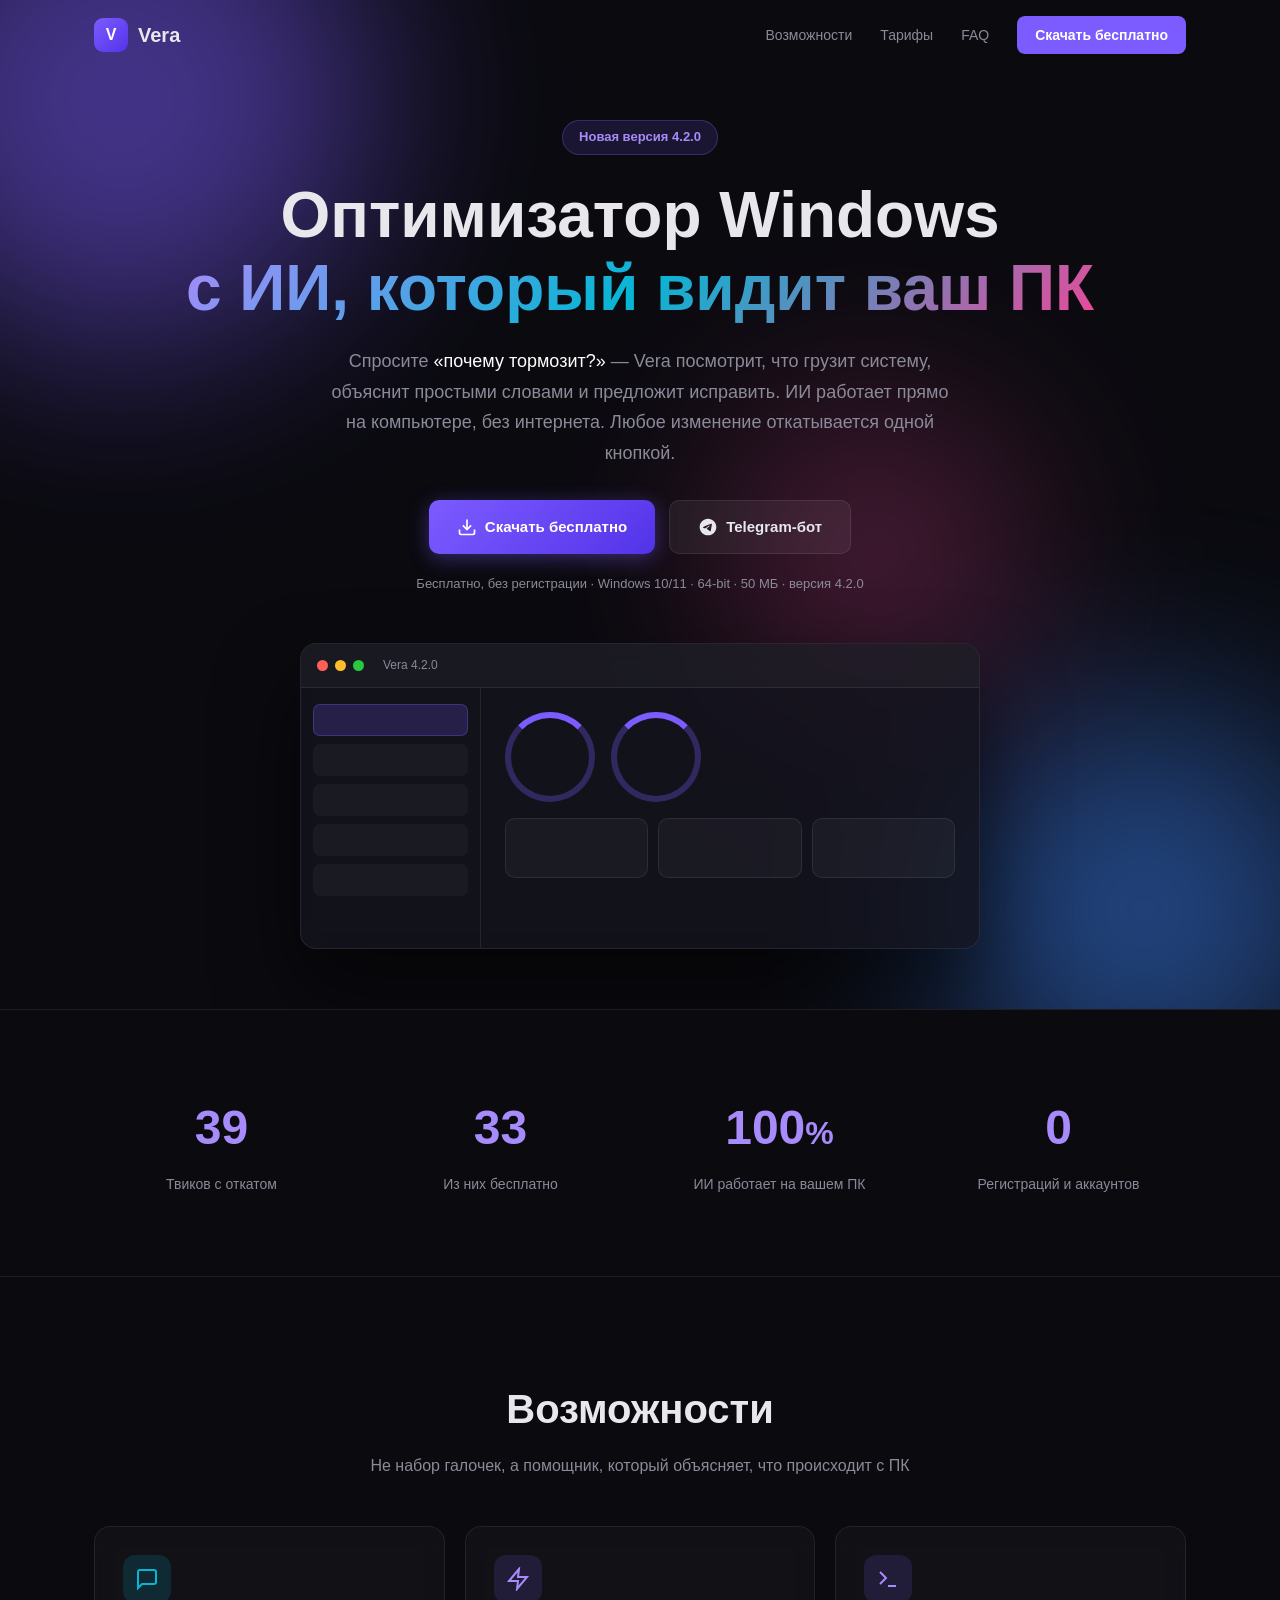
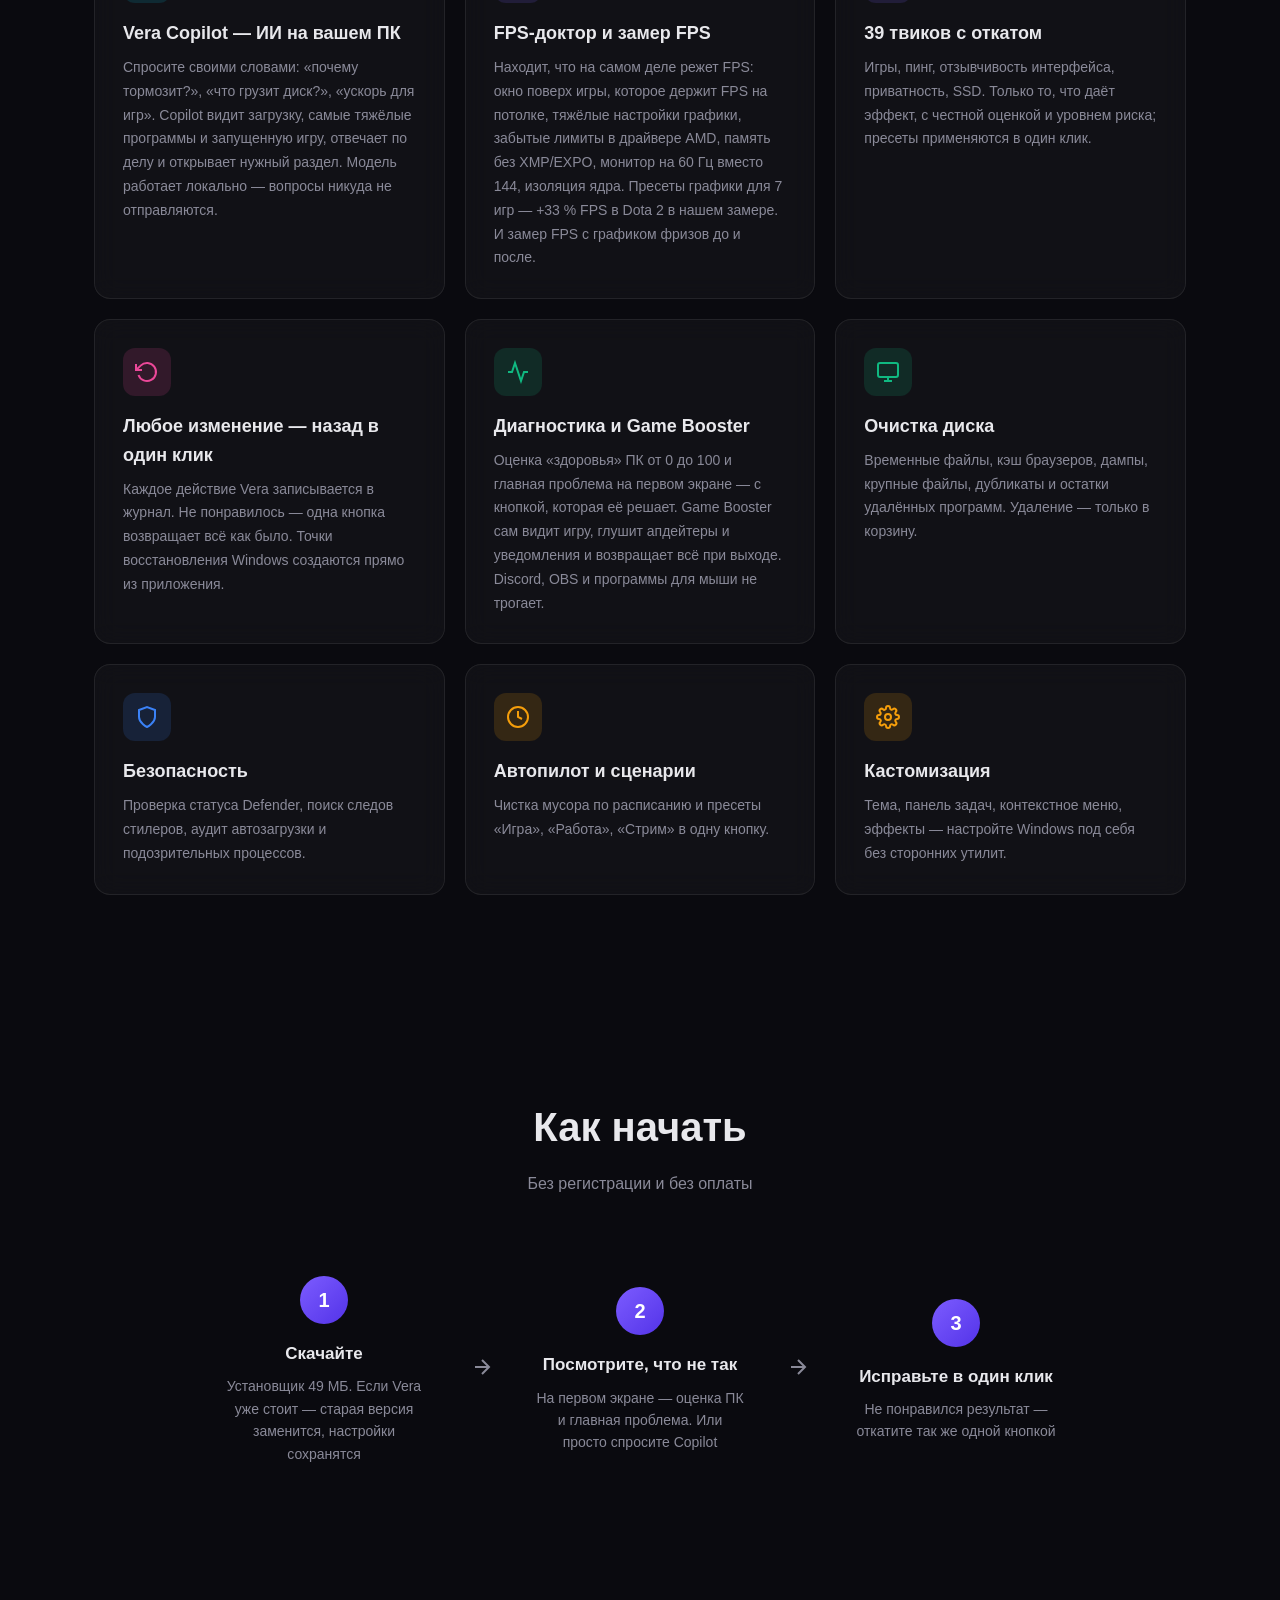
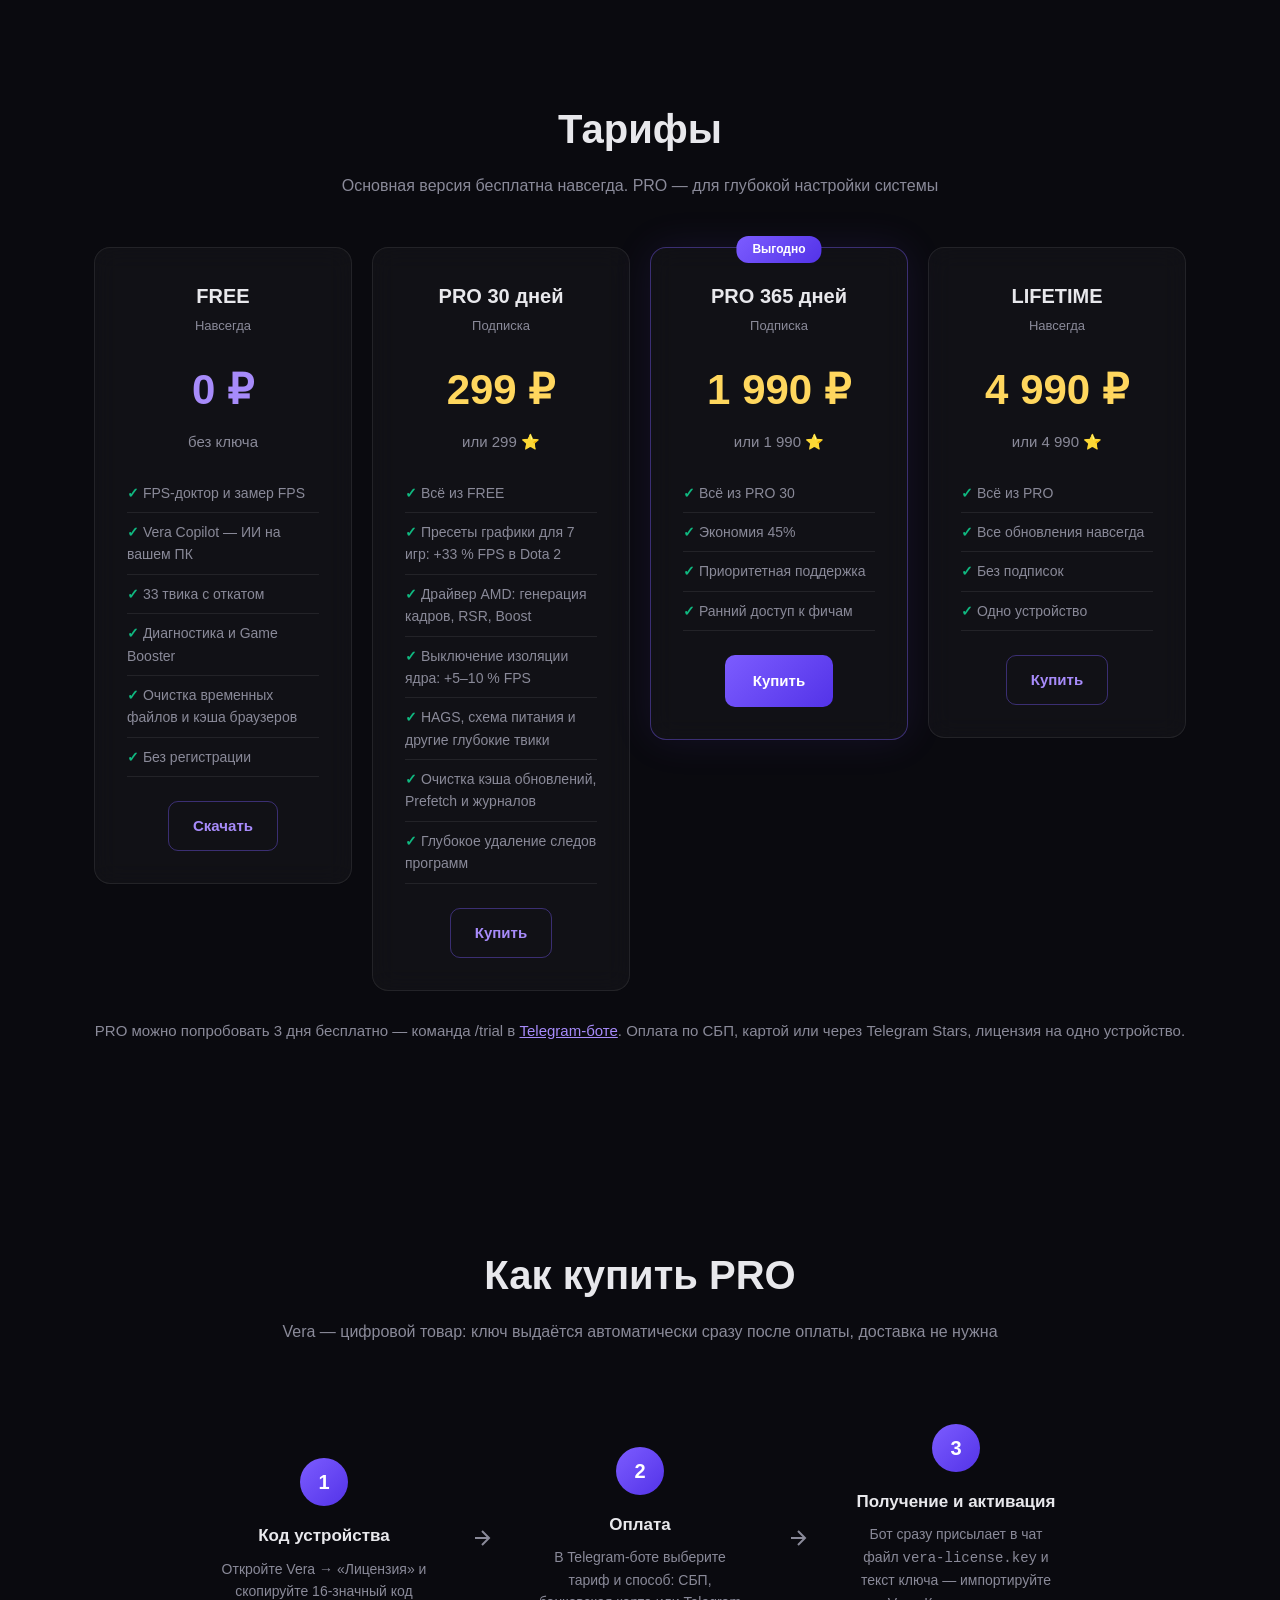
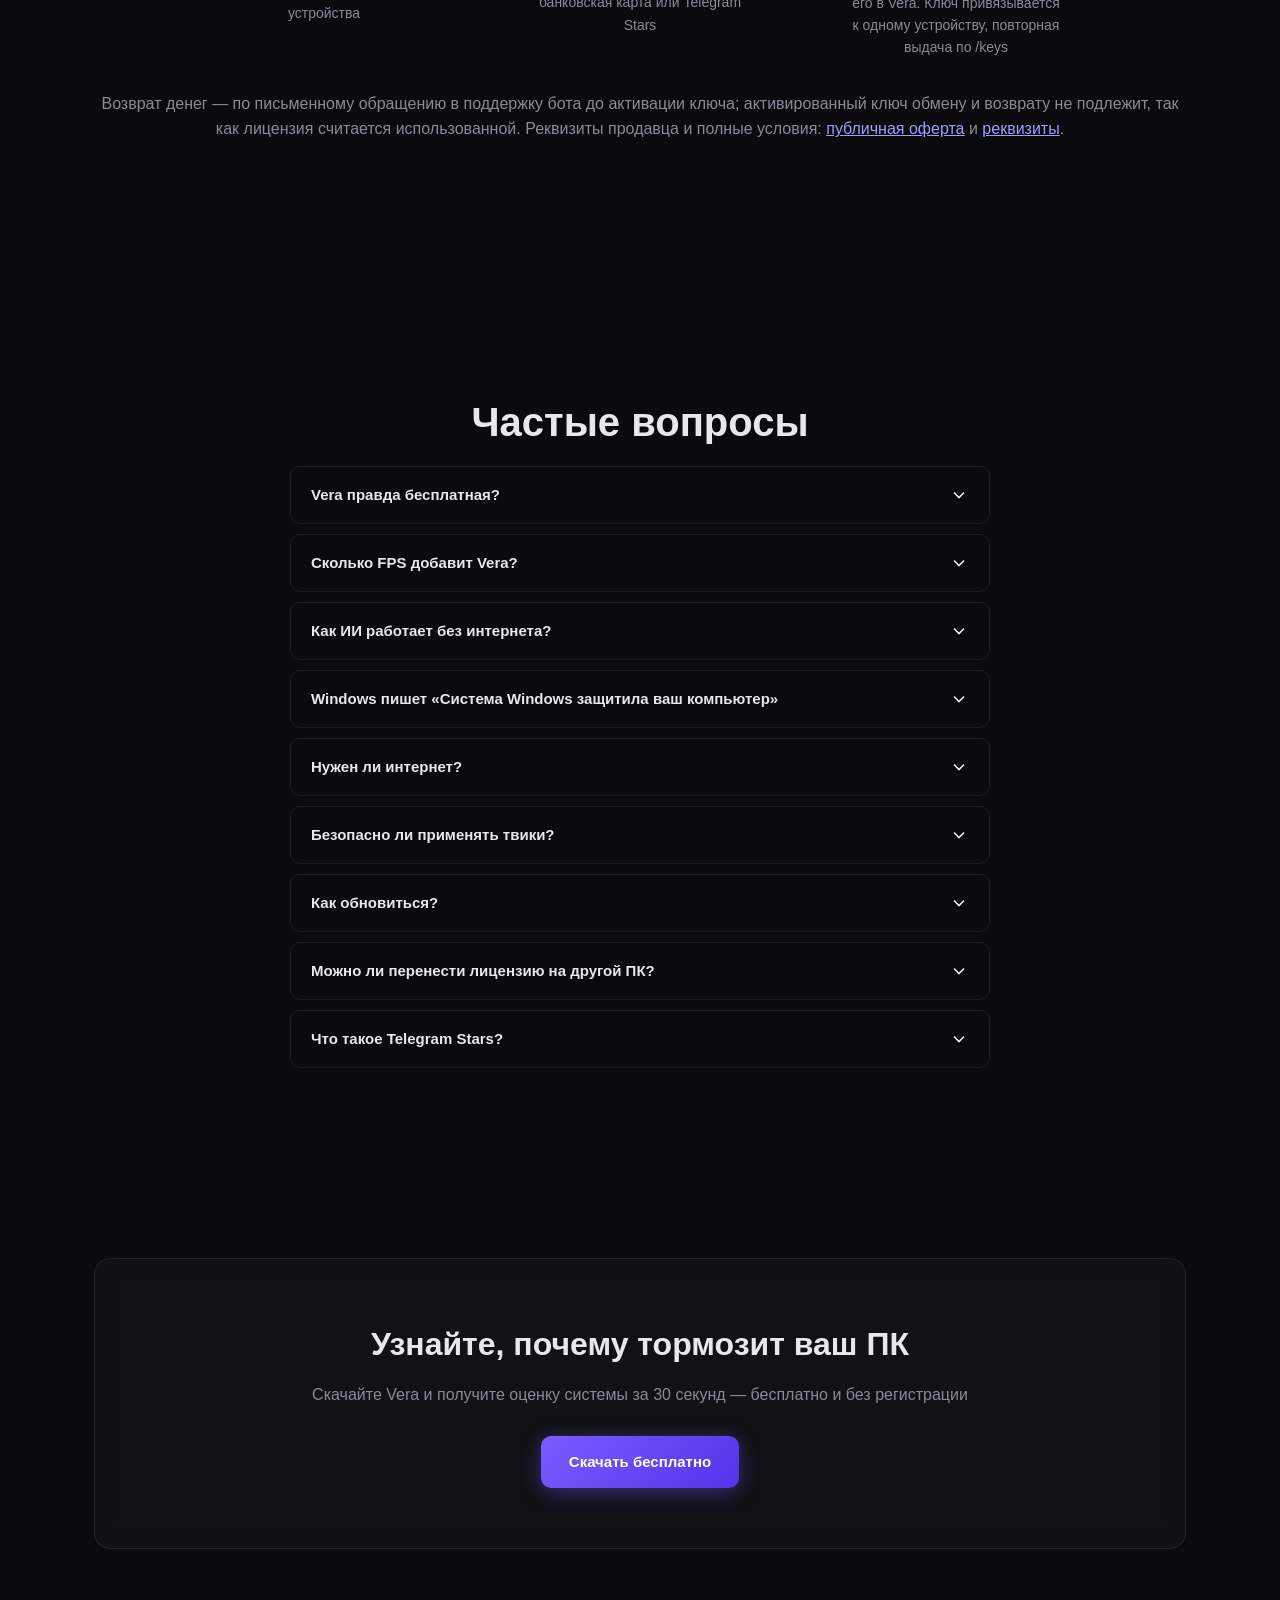
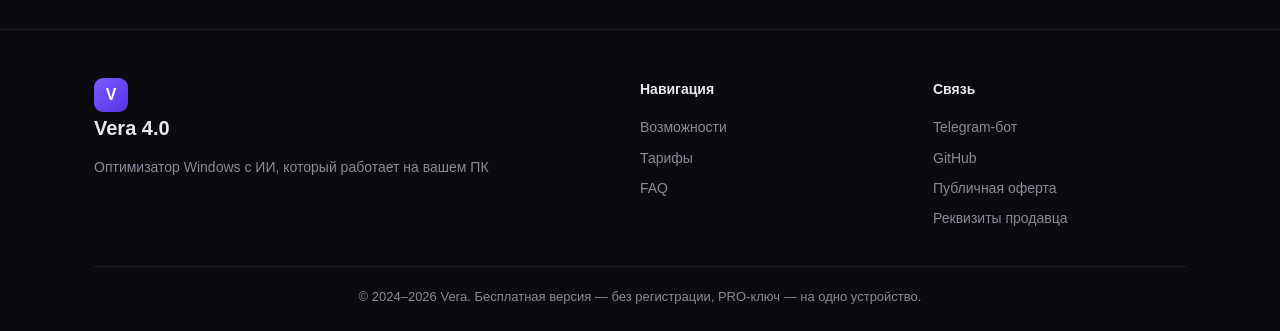
==== commit f477910f: "Vera 4.2.0: presets for 7 games, AMD driver, meter 2.0, overlay finder Co-Authored-By: Claude Opus 5" ====
--- a/index.html
+++ b/index.html
@@ -40,11 +40,11 @@
     <div class="orb orb-3"></div>
   </div>
   <div class="hero-content">
-    <div class="hero-badge reveal">Новая версия 4.1.0</div>
+    <div class="hero-badge reveal">Новая версия 4.2.0</div>
     <h1 class="hero-title reveal">Оптимизатор Windows<br><span class="gradient-text">с ИИ, который видит&nbsp;ваш&nbsp;ПК</span></h1>
     <p class="hero-sub reveal">Спросите <q>почему тормозит?</q> — Vera посмотрит, что грузит систему, объяснит простыми словами и предложит исправить. ИИ работает прямо на компьютере, без интернета. Любое изменение откатывается одной кнопкой.</p>
     <div class="hero-actions reveal">
-      <a class="btn btn-primary btn-glow" href="https://github.com/sdxdxdxdx/vera-site/releases/download/v4.1.0/VeraSetup-4.1.0.exe" download id="download">
+      <a class="btn btn-primary btn-glow" href="https://github.com/sdxdxdxdx/vera-site/releases/download/v4.2.0/VeraSetup-4.2.0.exe" download id="download">
         <svg width="20" height="20" viewBox="0 0 24 24" fill="none" stroke="currentColor" stroke-width="2"><path d="M21 15v4a2 2 0 0 1-2 2H5a2 2 0 0 1-2-2v-4"/><polyline points="7 10 12 15 17 10"/><line x1="12" y1="15" x2="12" y2="3"/></svg>
         Скачать бесплатно
       </a>
@@ -53,7 +53,7 @@
         Telegram-бот
       </a>
     </div>
-    <p class="hero-meta reveal">Бесплатно, без регистрации · Windows 10/11 · 64-bit · 50 МБ · версия 4.1.0</p>
+    <p class="hero-meta reveal">Бесплатно, без регистрации · Windows 10/11 · 64-bit · 50 МБ · версия 4.2.0</p>
   </div>
   <div class="hero-visual reveal">
     <div class="window-mockup">
@@ -61,7 +61,7 @@
         <span class="dot red"></span>
         <span class="dot yellow"></span>
         <span class="dot green"></span>
-        <span class="window-title">Vera 4.1.0</span>
+        <span class="window-title">Vera 4.2.0</span>
       </div>
       <div class="window-body">
         <div class="mock-sidebar">
@@ -126,7 +126,7 @@
           <svg width="24" height="24" viewBox="0 0 24 24" fill="none" stroke="currentColor" stroke-width="2"><polygon points="13 2 3 14 12 14 11 22 21 10 12 10 13 2"/></svg>
         </div>
         <h3>FPS-доктор и замер FPS</h3>
-        <p>Находит, что на самом деле режет FPS: память без XMP/EXPO, одна планка, монитор на 60 Гц вместо 144, кабель в материнской плате, изоляция ядра, игра на встроенной видеокарте ноутбука. Чинит в один клик или даёт точные шаги — и замеряет FPS до и после.</p>
+        <p>Находит, что на самом деле режет FPS: окно поверх игры, которое держит FPS на потолке, тяжёлые настройки графики, забытые лимиты в драйвере AMD, память без XMP/EXPO, монитор на 60 Гц вместо 144, изоляция ядра. Пресеты графики для 7 игр — +33 % FPS в Dota 2 в нашем замере. И замер FPS с графиком фризов до и после.</p>
       </div>
       <div class="feature-card glass reveal">
         <div class="feature-icon purple">
@@ -230,7 +230,7 @@
           <li>Очистка временных файлов и кэша браузеров</li>
           <li>Без регистрации</li>
         </ul>
-        <a class="btn btn-outline" href="https://github.com/sdxdxdxdx/vera-site/releases/download/v4.1.0/VeraSetup-4.1.0.exe" download>Скачать</a>
+        <a class="btn btn-outline" href="https://github.com/sdxdxdxdx/vera-site/releases/download/v4.2.0/VeraSetup-4.2.0.exe" download>Скачать</a>
       </div>
       <div class="price-card glass reveal">
         <div class="price-header">
@@ -240,6 +240,8 @@
         <div class="price-value">299 ₽ <span class="price-alt">или 299 ⭐</span></div>
         <ul class="price-features">
           <li>Всё из FREE</li>
+          <li>Пресеты графики для 7 игр: +33 % FPS в Dota 2</li>
+          <li>Драйвер AMD: генерация кадров, RSR, Boost</li>
           <li>Выключение изоляции ядра: +5–10 % FPS</li>
           <li>HAGS, схема питания и другие глубокие твики</li>
           <li>Очистка кэша обновлений, Prefetch и журналов</li>
@@ -331,7 +333,7 @@
           <svg class="faq-chevron" width="20" height="20" viewBox="0 0 24 24" fill="none" stroke="currentColor" stroke-width="2"><polyline points="6 9 12 15 18 9"/></svg>
         </button>
         <div class="faq-answer">
-          <p>Честно: твики Windows на исправном ПК дают 0–3 % — это касается любого оптимизатора. Реальный прирост дают настройки самого ПК, которые находит FPS-доктор: включённый XMP/EXPO — 5–15 %, выключенная изоляция ядра — 5–10 %, вторая планка памяти — 10–30 %, игра на мощной видеокарте ноутбука — в 2–3 раза. Замер FPS в Vera покажет, сколько получили именно вы.</p>
+          <p>Честно: твики Windows на исправном ПК дают 0–3 % — это касается любого оптимизатора. Реальный прирост дают настройки игр и самого ПК, которые находит FPS-доктор: пресет графики в Dota 2 дал +33 % в нашем замере (RX 5700 XT, 3440×1440), включённый XMP/EXPO — 5–15 %, выключенная изоляция ядра — 5–10 %, вторая планка памяти — 10–30 %, игра на мощной видеокарте ноутбука — в 2–3 раза. Замер FPS в Vera покажет, сколько получили именно вы.</p>
         </div>
       </div>
       <div class="faq-item reveal">
@@ -406,7 +408,7 @@
     <div class="cta-card glass reveal">
       <h2>Узнайте, почему тормозит ваш ПК</h2>
       <p>Скачайте Vera и получите оценку системы за 30 секунд — бесплатно и без регистрации</p>
-      <a class="btn btn-primary btn-glow" href="https://github.com/sdxdxdxdx/vera-site/releases/download/v4.1.0/VeraSetup-4.1.0.exe" download>
+      <a class="btn btn-primary btn-glow" href="https://github.com/sdxdxdxdx/vera-site/releases/download/v4.2.0/VeraSetup-4.2.0.exe" download>
         Скачать бесплатно
       </a>
     </div>
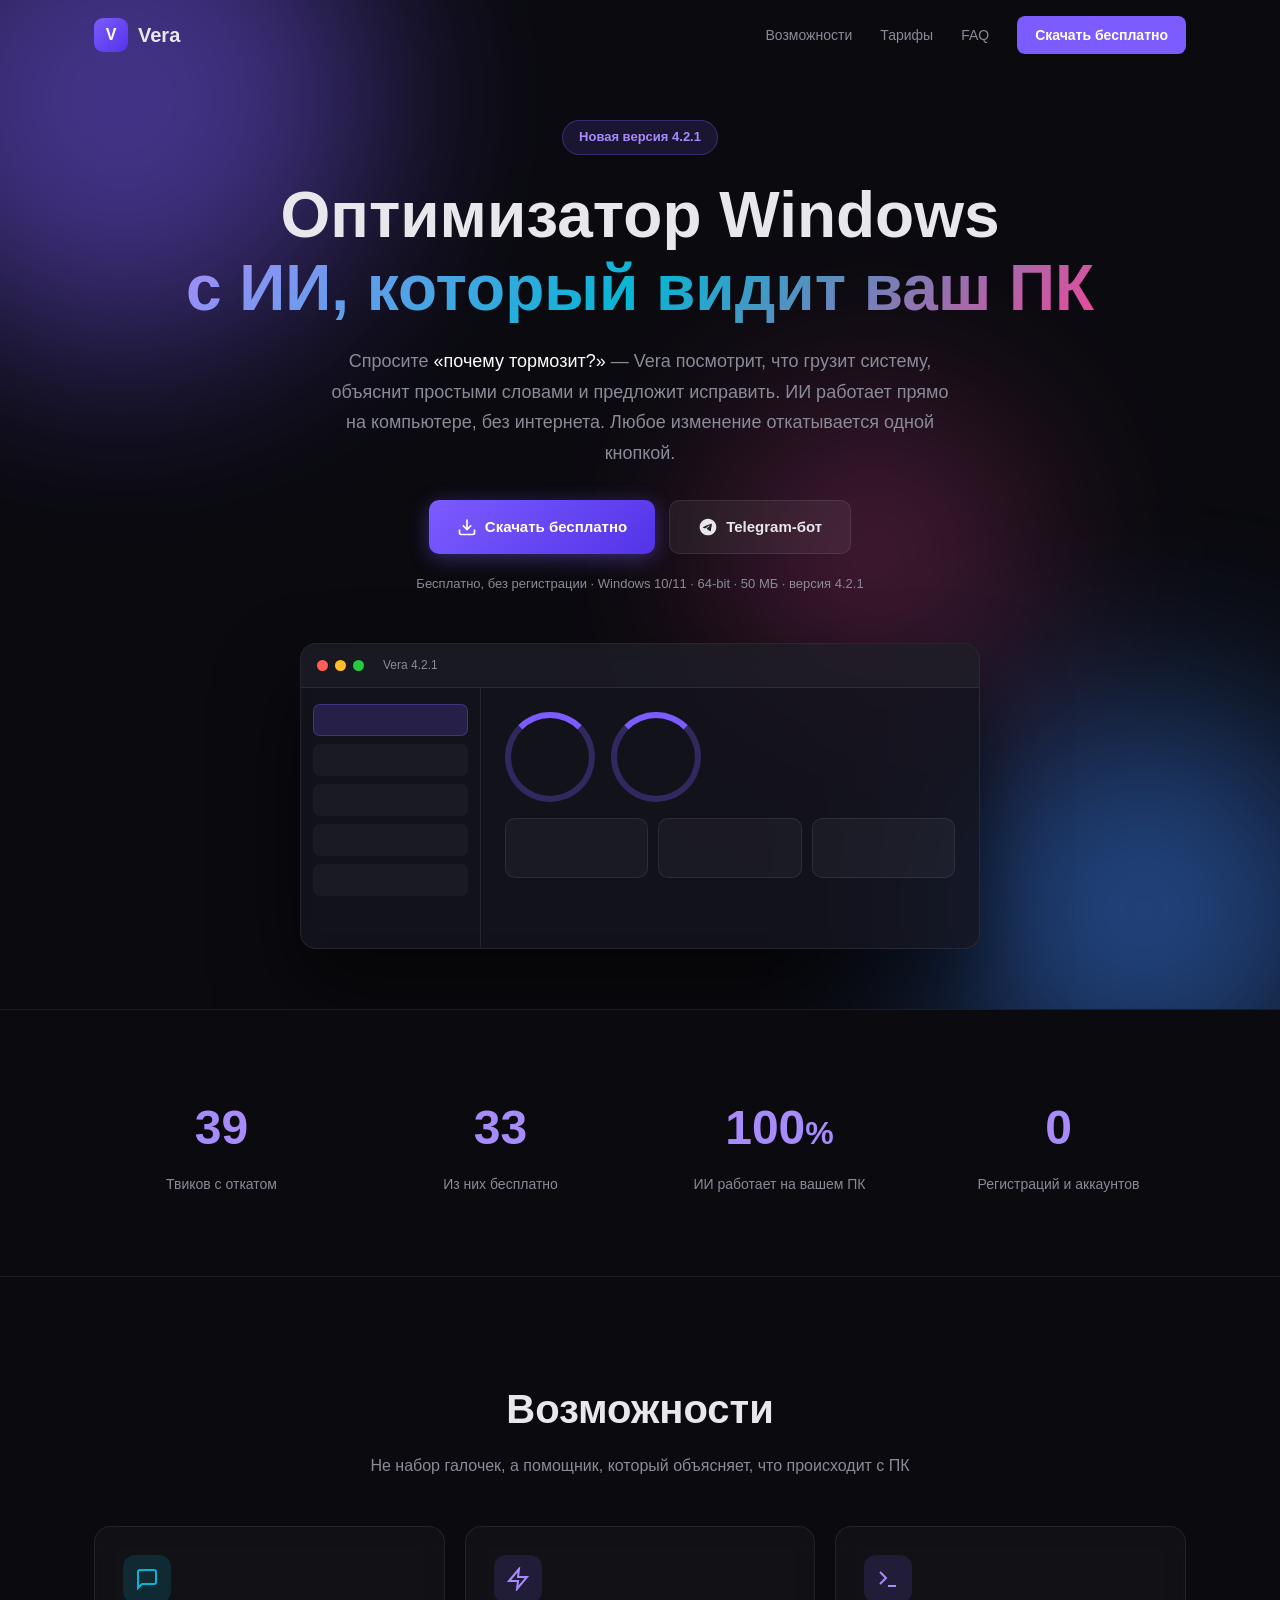
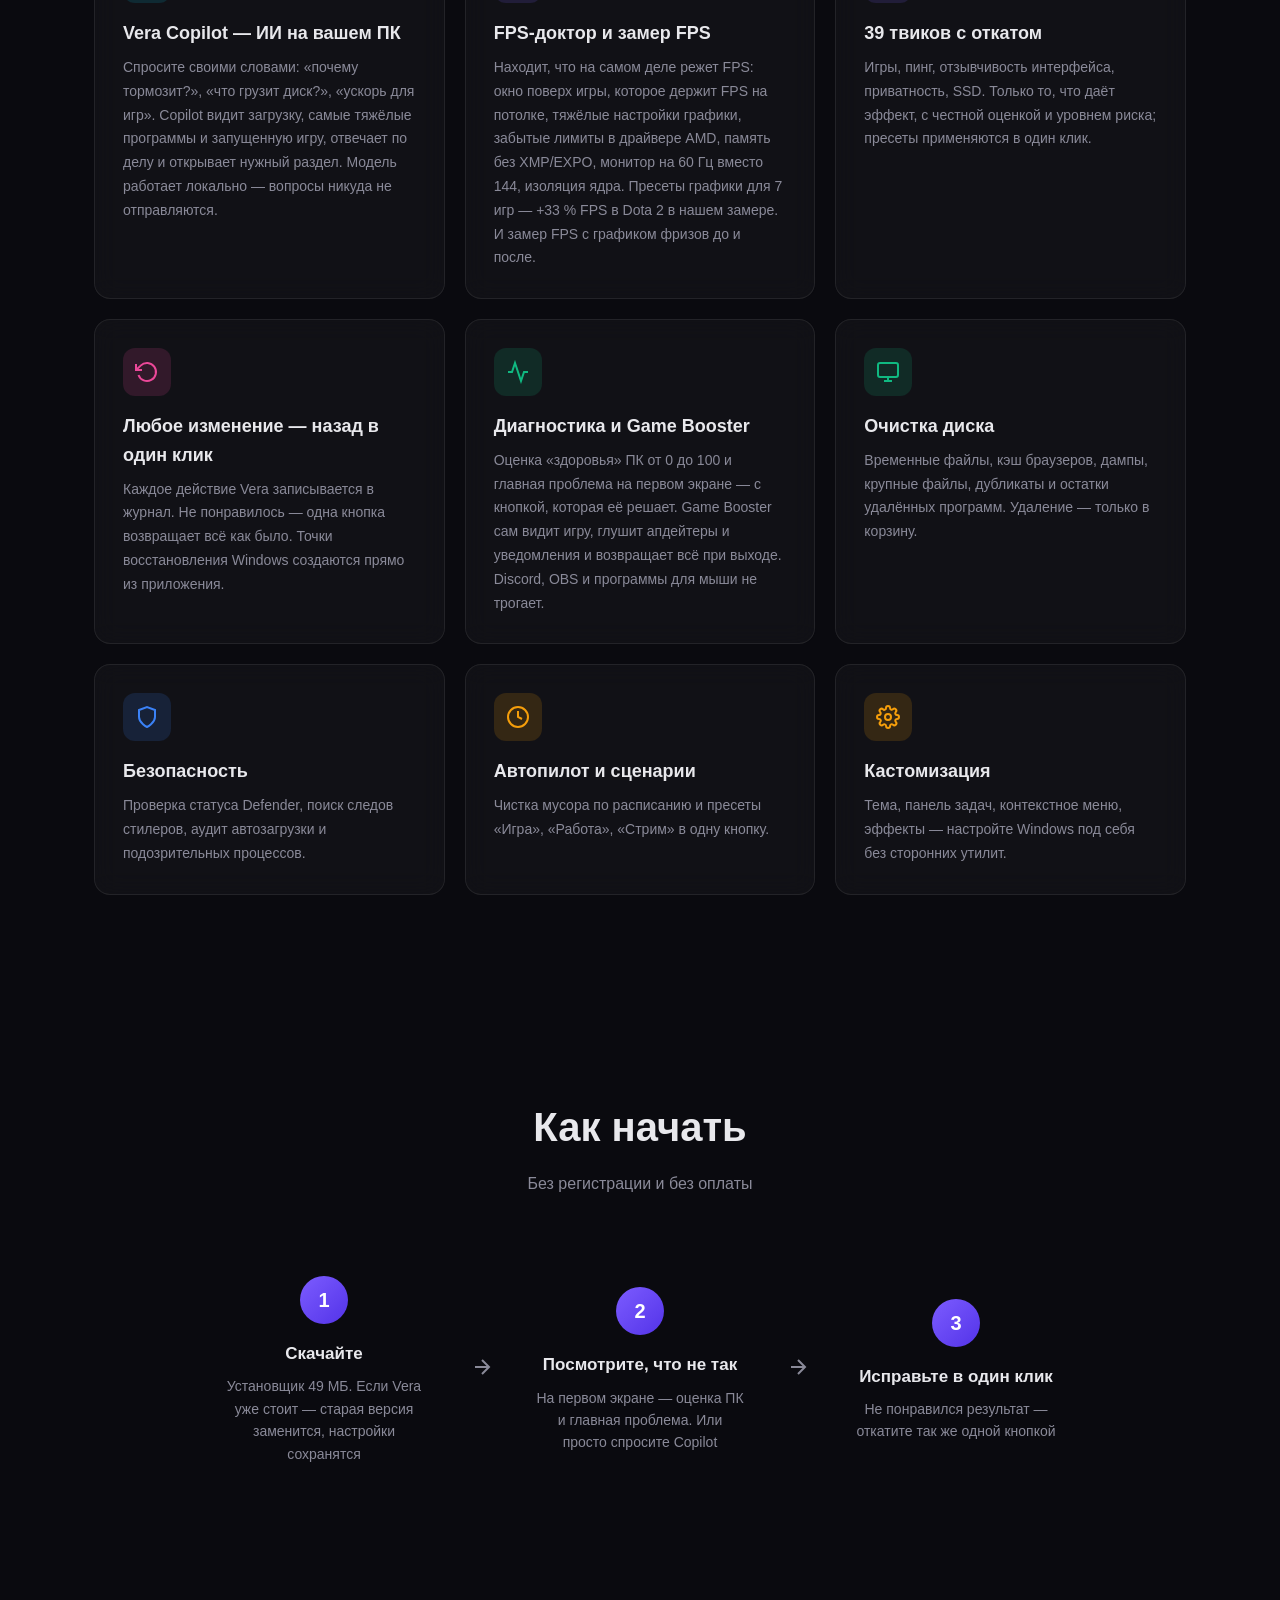
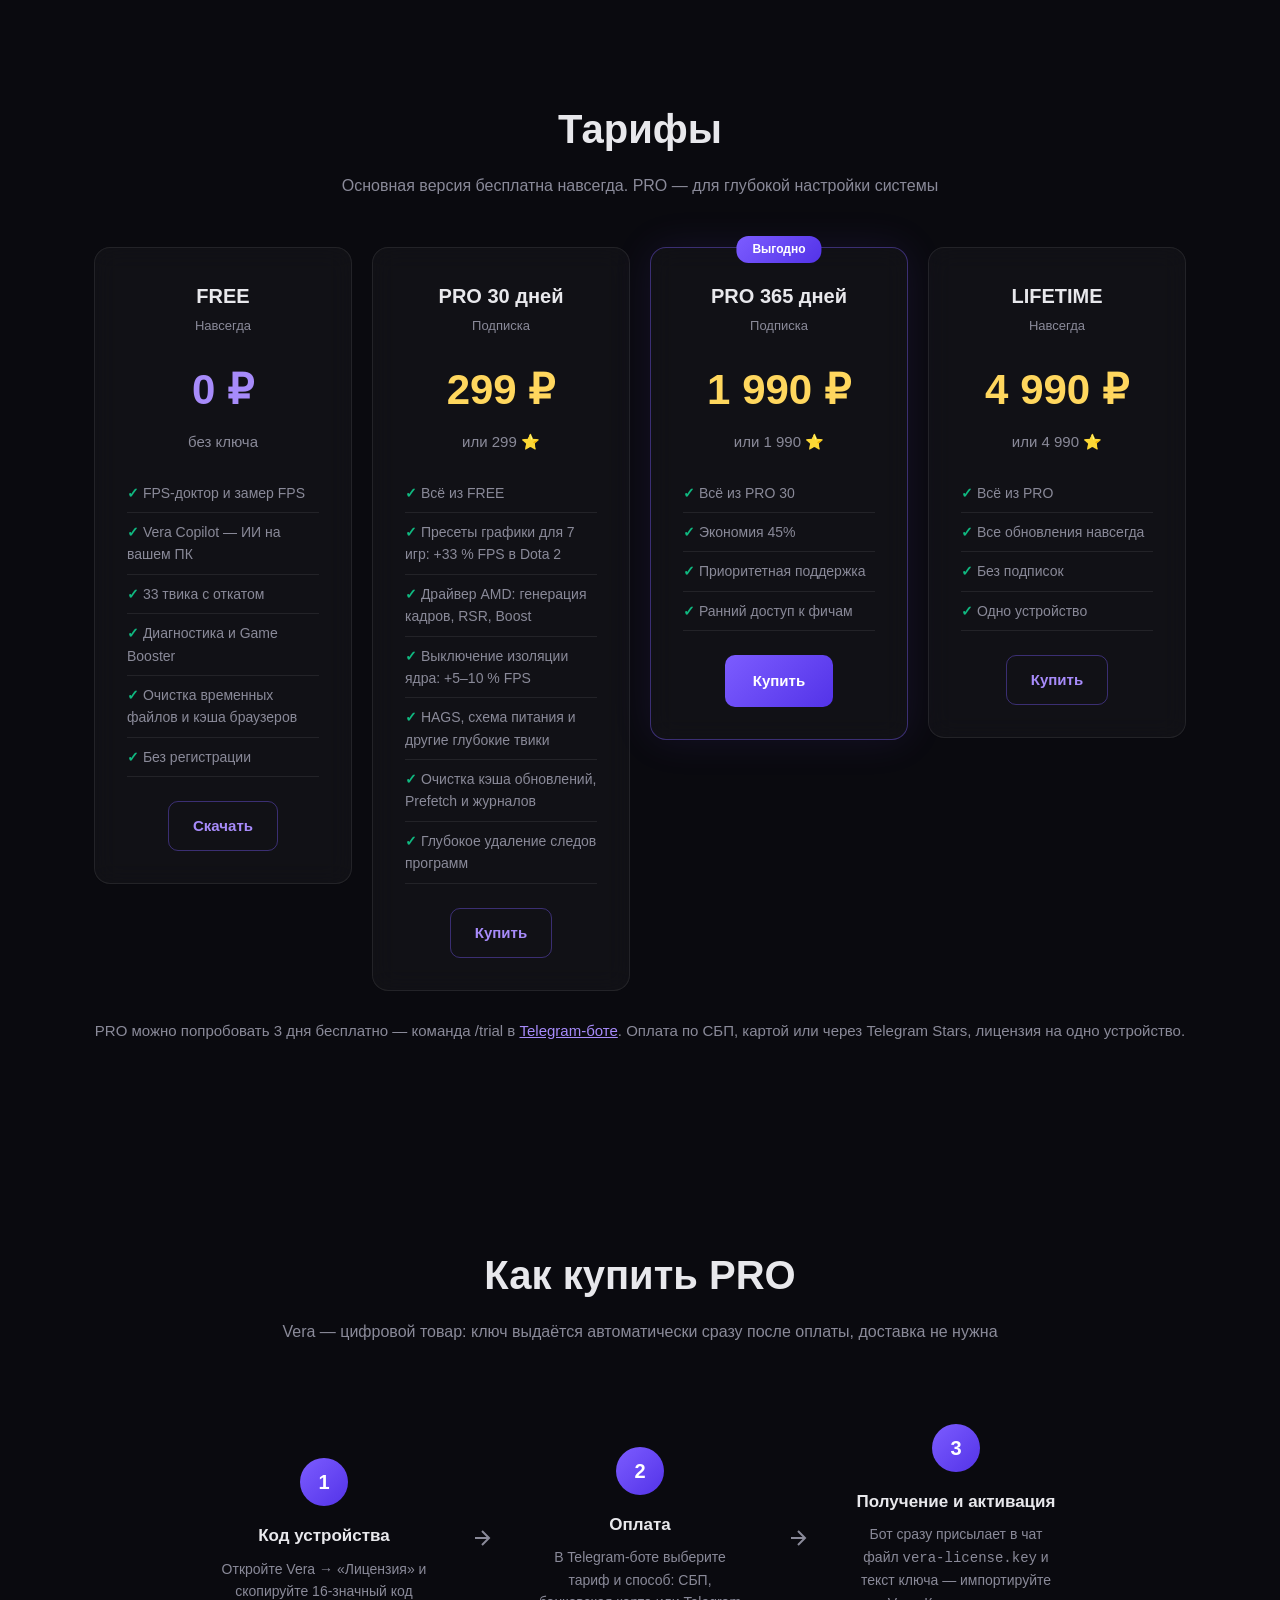
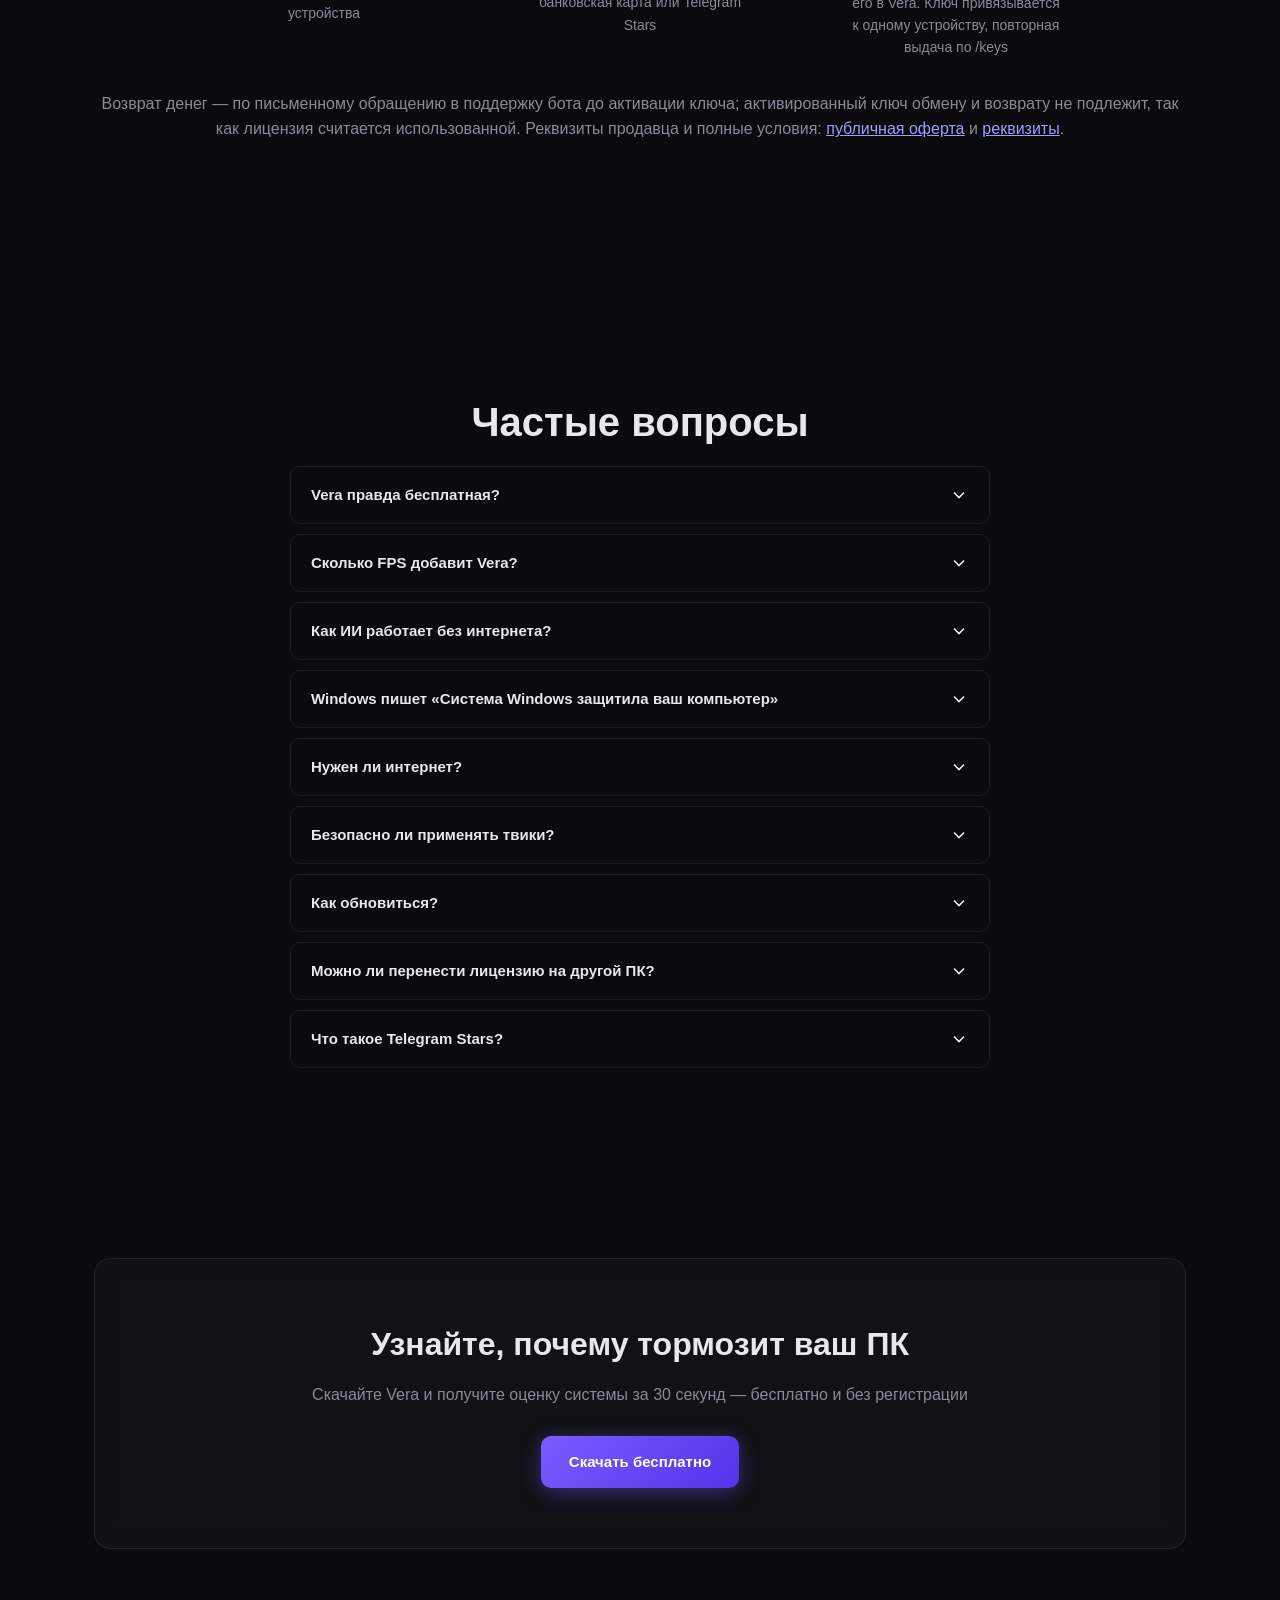
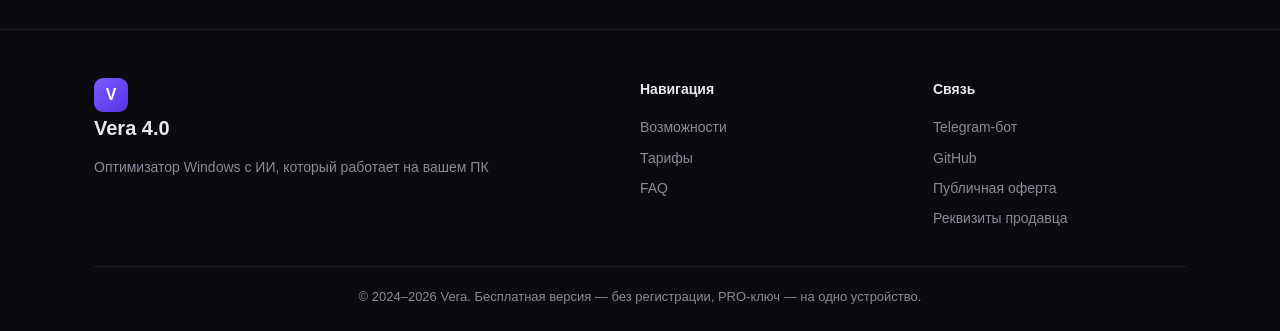
==== commit eeeb45dc: "Vera 4.2.1: Recycle Bin to Start in one click Co-Authored-By: Claude Opus 5.5 <noreply@anthropic.com" ====
--- a/index.html
+++ b/index.html
@@ -40,11 +40,11 @@
     <div class="orb orb-3"></div>
   </div>
   <div class="hero-content">
-    <div class="hero-badge reveal">Новая версия 4.2.0</div>
+    <div class="hero-badge reveal">Новая версия 4.2.1</div>
     <h1 class="hero-title reveal">Оптимизатор Windows<br><span class="gradient-text">с ИИ, который видит&nbsp;ваш&nbsp;ПК</span></h1>
     <p class="hero-sub reveal">Спросите <q>почему тормозит?</q> — Vera посмотрит, что грузит систему, объяснит простыми словами и предложит исправить. ИИ работает прямо на компьютере, без интернета. Любое изменение откатывается одной кнопкой.</p>
     <div class="hero-actions reveal">
-      <a class="btn btn-primary btn-glow" href="https://github.com/sdxdxdxdx/vera-site/releases/download/v4.2.0/VeraSetup-4.2.0.exe" download id="download">
+      <a class="btn btn-primary btn-glow" href="https://github.com/sdxdxdxdx/vera-site/releases/download/v4.2.1/VeraSetup-4.2.1.exe" download id="download">
         <svg width="20" height="20" viewBox="0 0 24 24" fill="none" stroke="currentColor" stroke-width="2"><path d="M21 15v4a2 2 0 0 1-2 2H5a2 2 0 0 1-2-2v-4"/><polyline points="7 10 12 15 17 10"/><line x1="12" y1="15" x2="12" y2="3"/></svg>
         Скачать бесплатно
       </a>
@@ -53,7 +53,7 @@
         Telegram-бот
       </a>
     </div>
-    <p class="hero-meta reveal">Бесплатно, без регистрации · Windows 10/11 · 64-bit · 50 МБ · версия 4.2.0</p>
+    <p class="hero-meta reveal">Бесплатно, без регистрации · Windows 10/11 · 64-bit · 50 МБ · версия 4.2.1</p>
   </div>
   <div class="hero-visual reveal">
     <div class="window-mockup">
@@ -61,7 +61,7 @@
         <span class="dot red"></span>
         <span class="dot yellow"></span>
         <span class="dot green"></span>
-        <span class="window-title">Vera 4.2.0</span>
+        <span class="window-title">Vera 4.2.1</span>
       </div>
       <div class="window-body">
         <div class="mock-sidebar">
@@ -230,7 +230,7 @@
           <li>Очистка временных файлов и кэша браузеров</li>
           <li>Без регистрации</li>
         </ul>
-        <a class="btn btn-outline" href="https://github.com/sdxdxdxdx/vera-site/releases/download/v4.2.0/VeraSetup-4.2.0.exe" download>Скачать</a>
+        <a class="btn btn-outline" href="https://github.com/sdxdxdxdx/vera-site/releases/download/v4.2.1/VeraSetup-4.2.1.exe" download>Скачать</a>
       </div>
       <div class="price-card glass reveal">
         <div class="price-header">
@@ -408,7 +408,7 @@
     <div class="cta-card glass reveal">
       <h2>Узнайте, почему тормозит ваш ПК</h2>
       <p>Скачайте Vera и получите оценку системы за 30 секунд — бесплатно и без регистрации</p>
-      <a class="btn btn-primary btn-glow" href="https://github.com/sdxdxdxdx/vera-site/releases/download/v4.2.0/VeraSetup-4.2.0.exe" download>
+      <a class="btn btn-primary btn-glow" href="https://github.com/sdxdxdxdx/vera-site/releases/download/v4.2.1/VeraSetup-4.2.1.exe" download>
         Скачать бесплатно
       </a>
     </div>
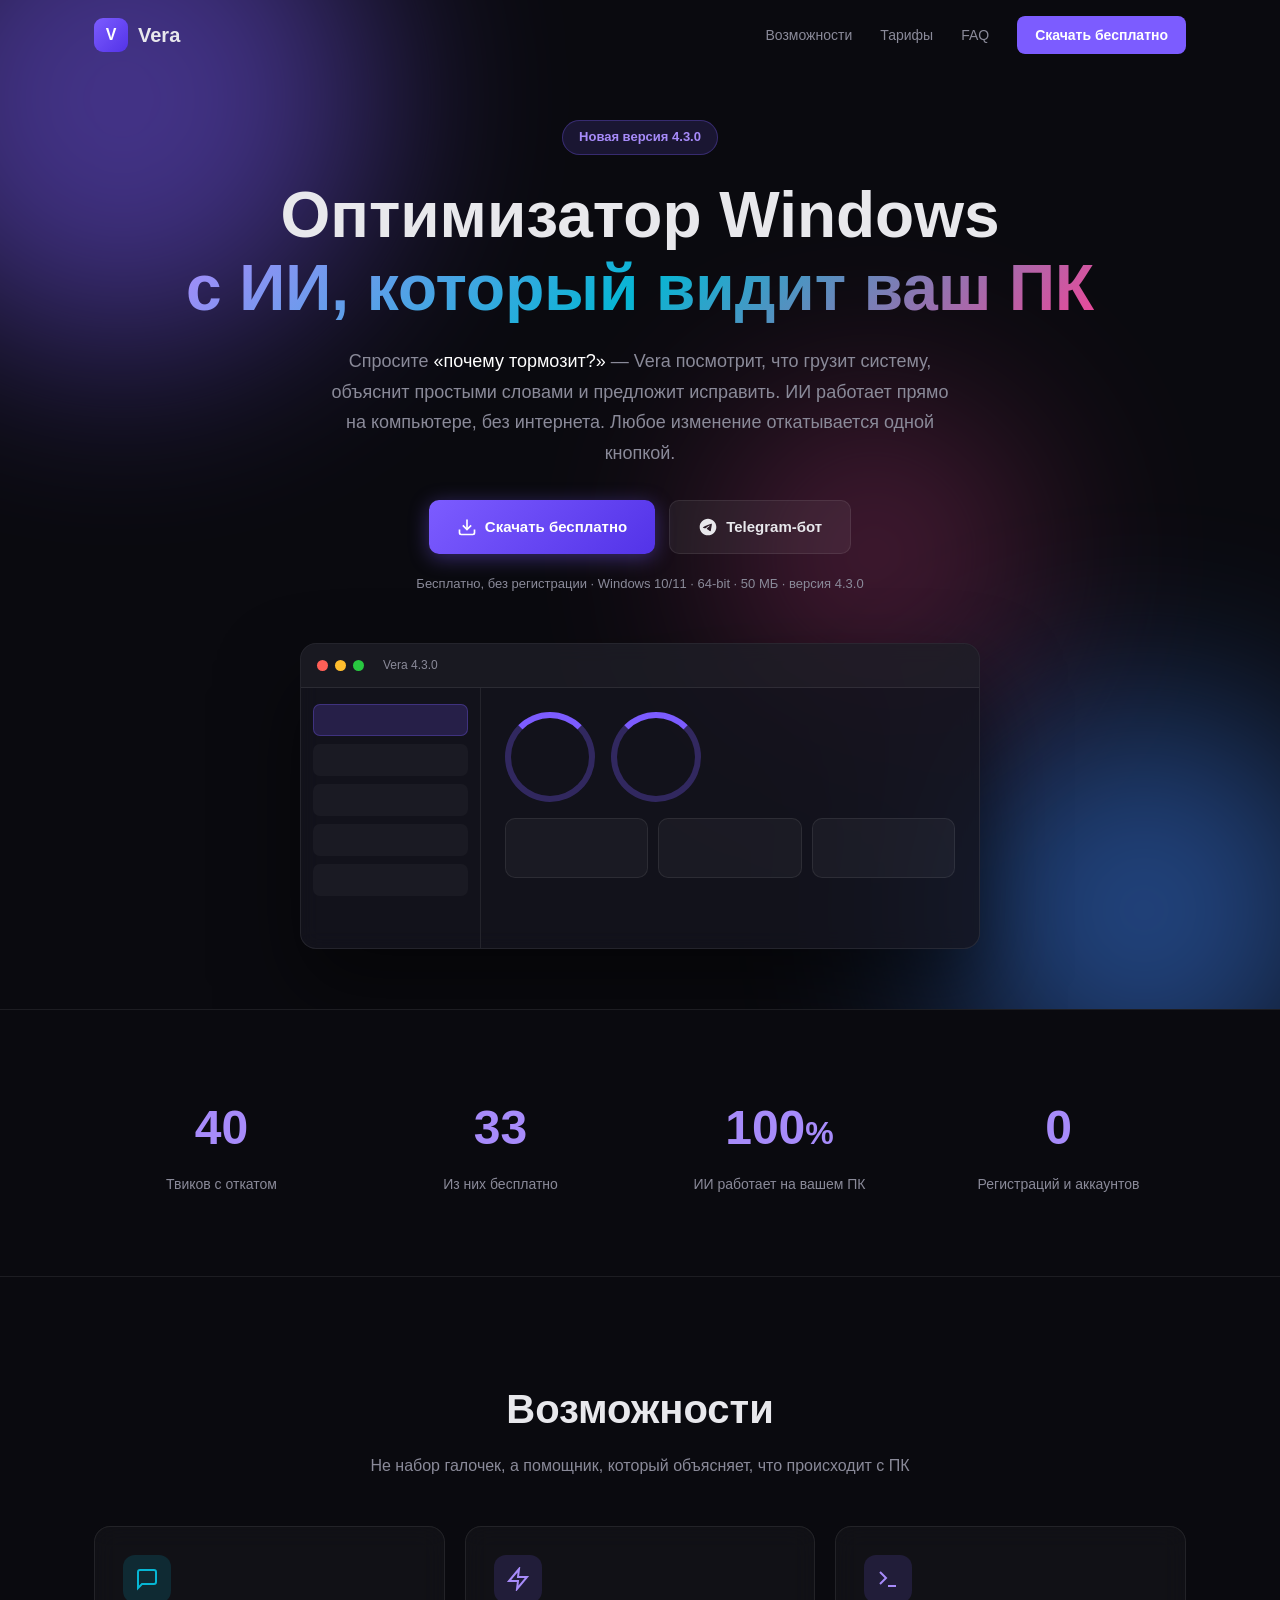
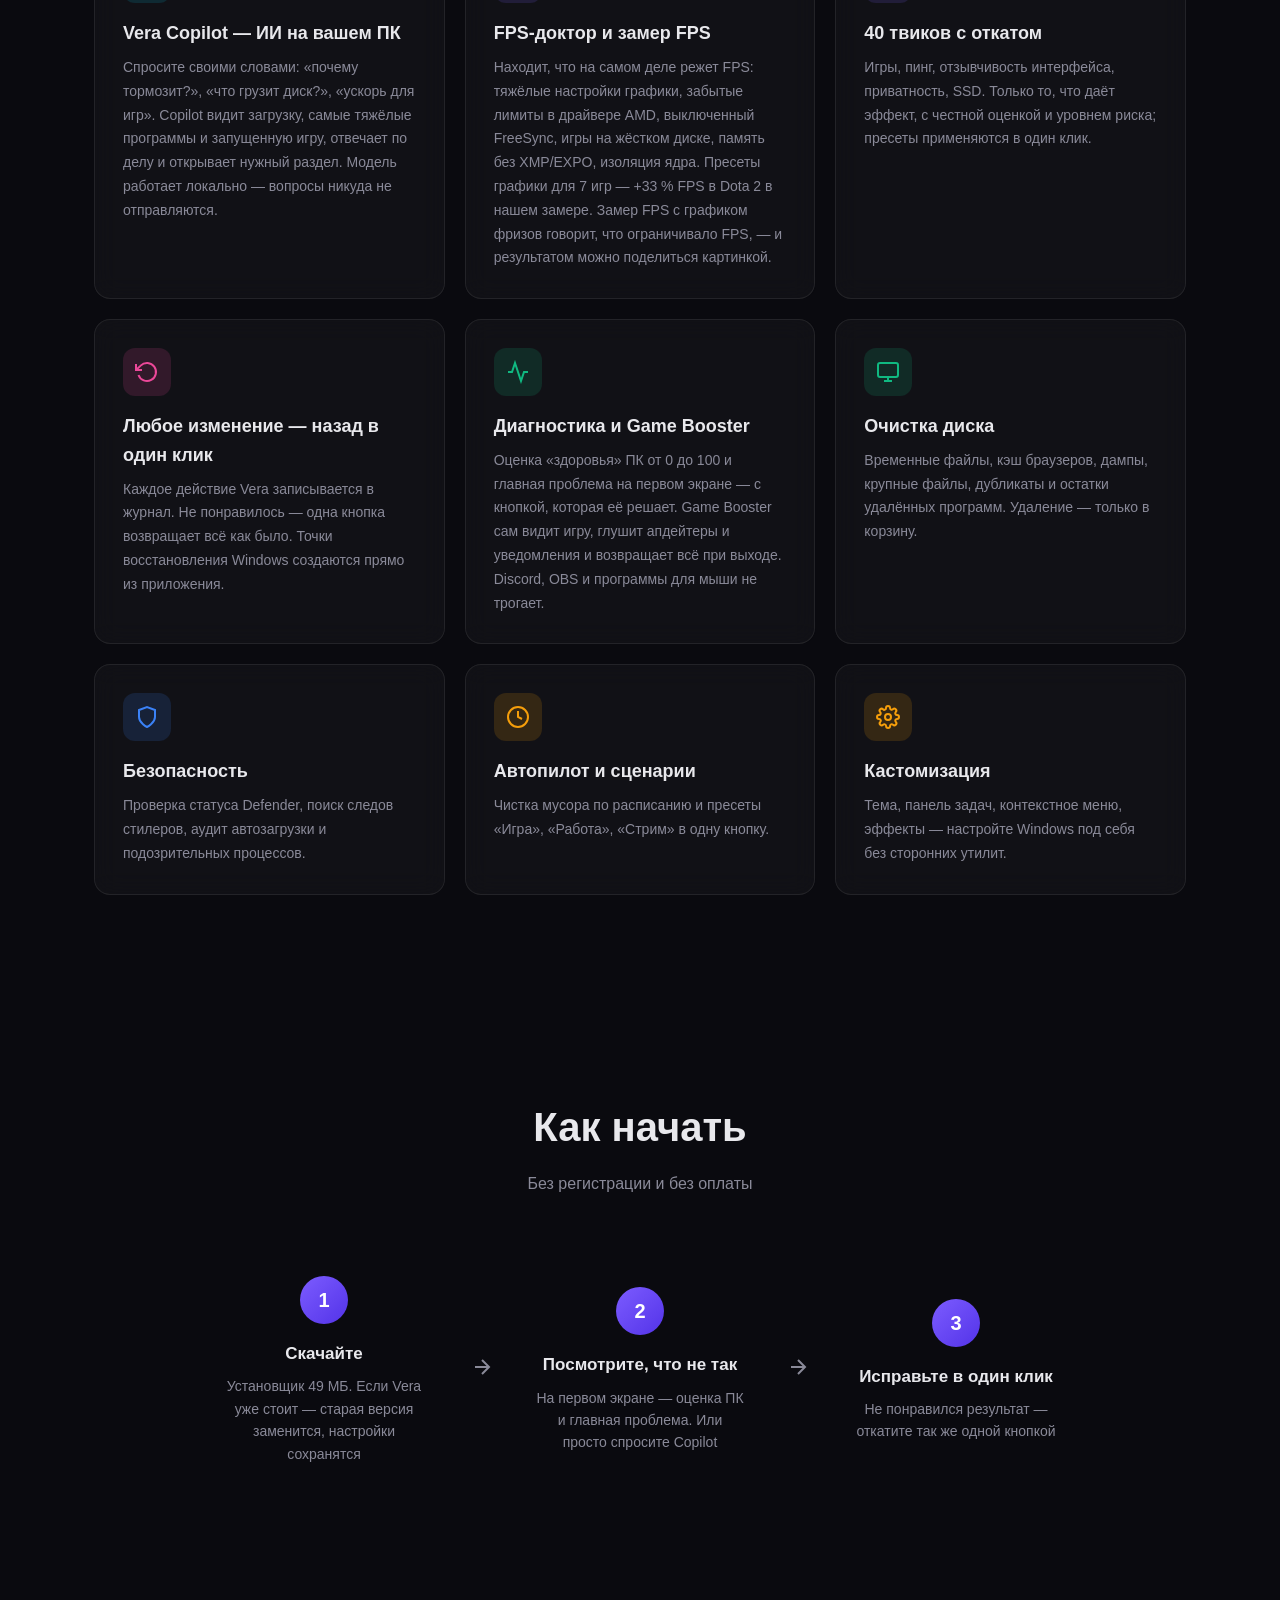
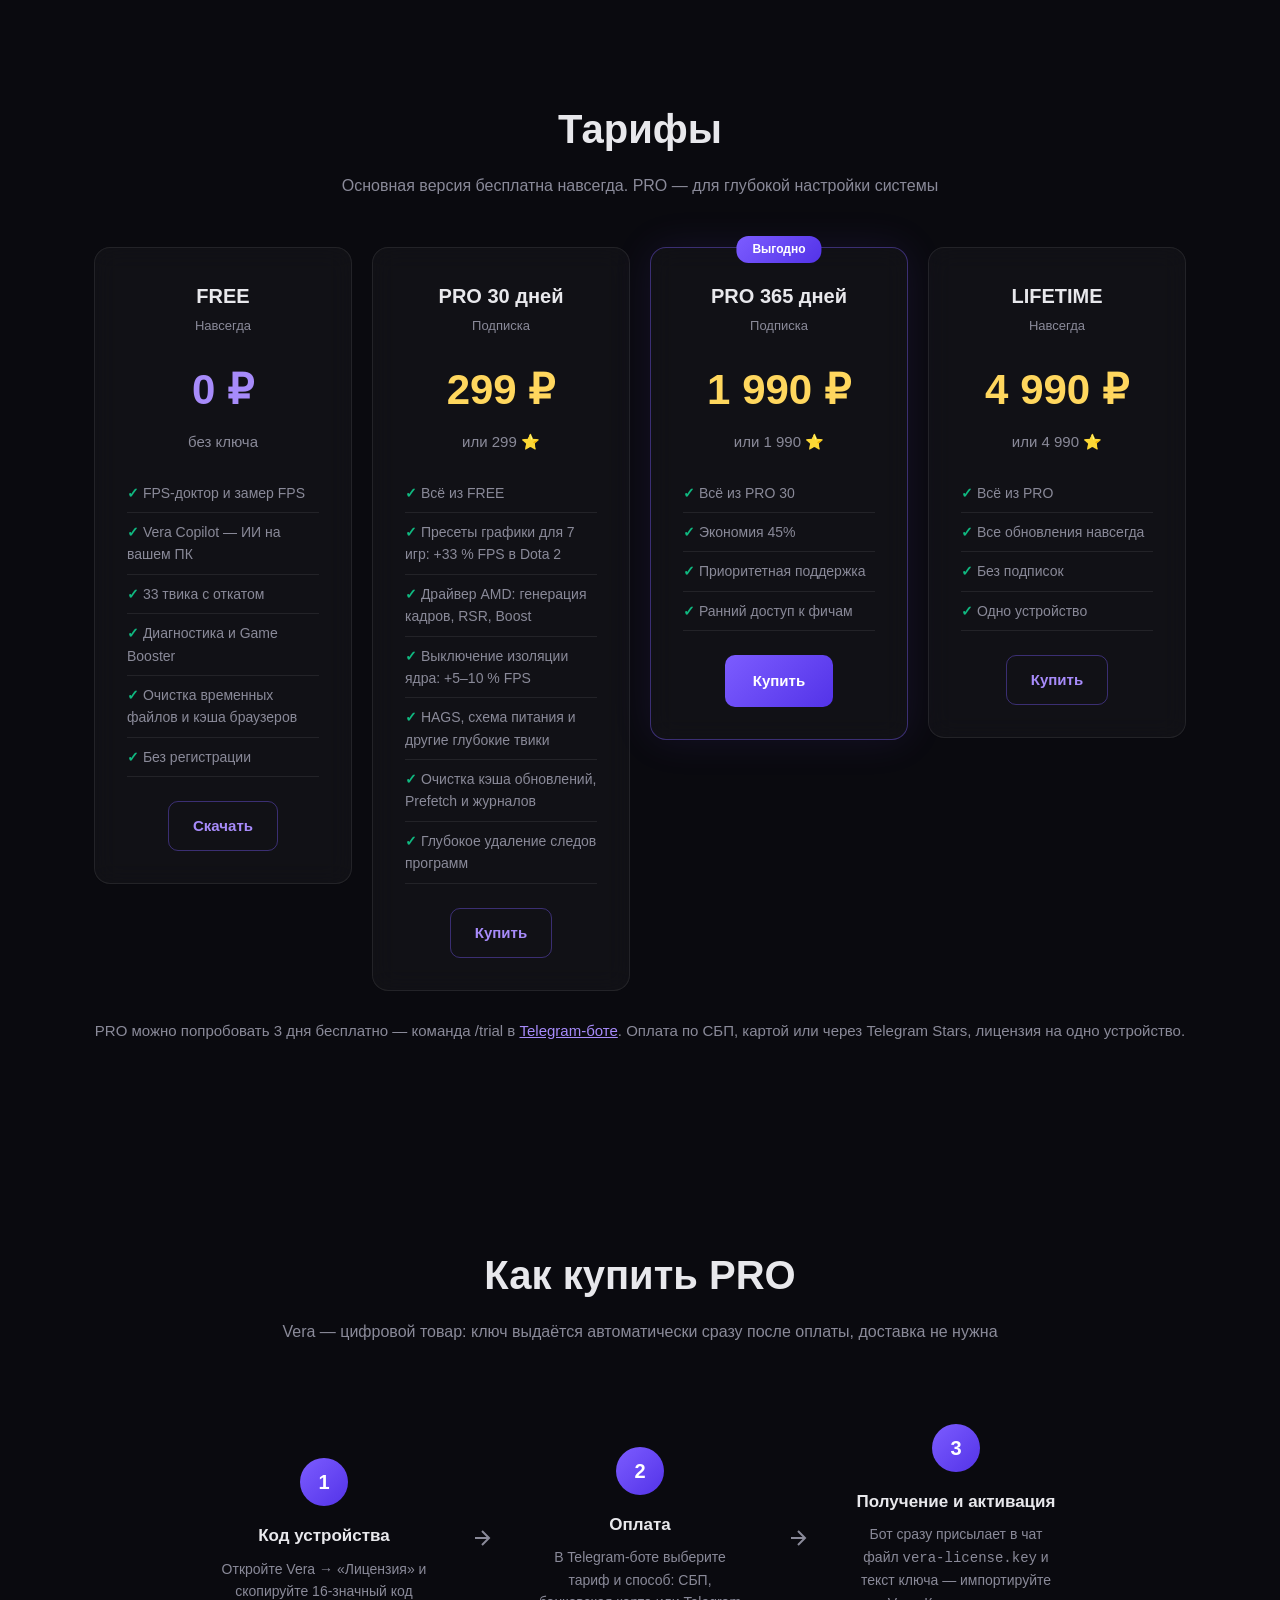
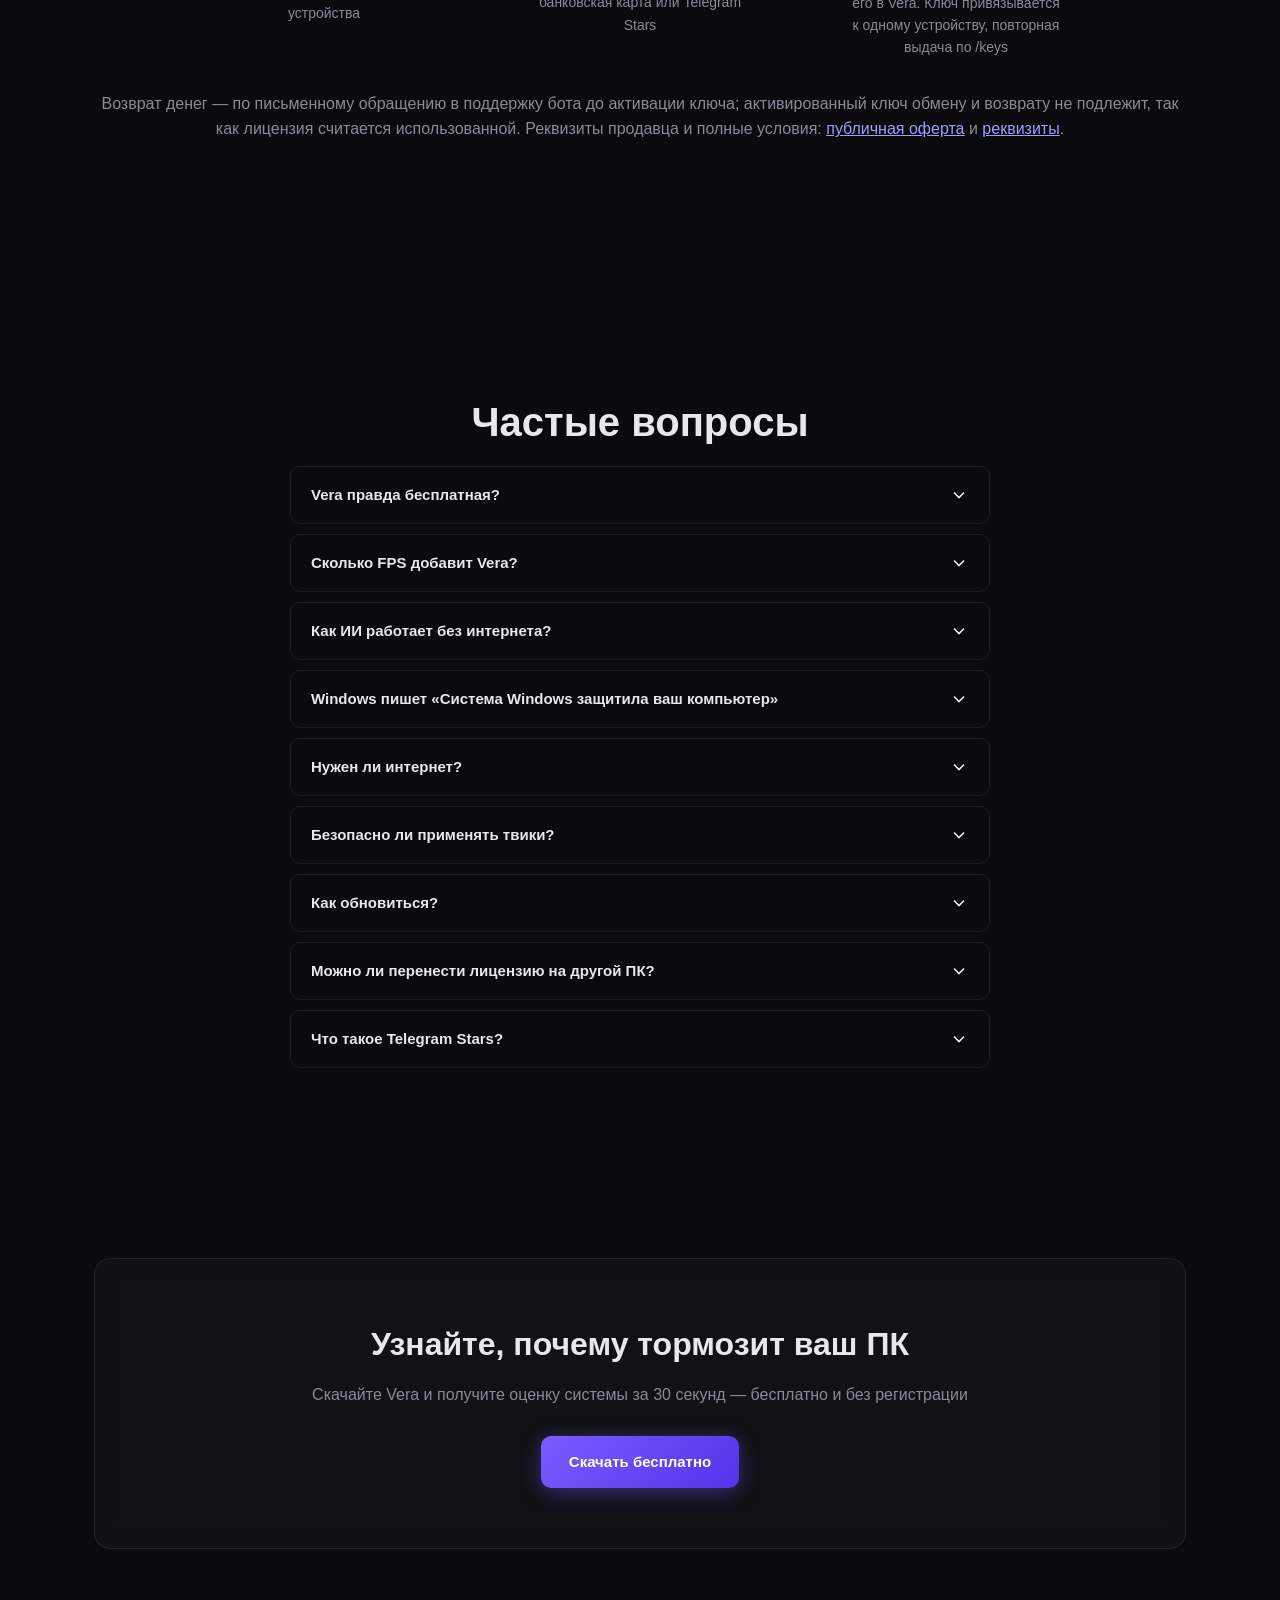
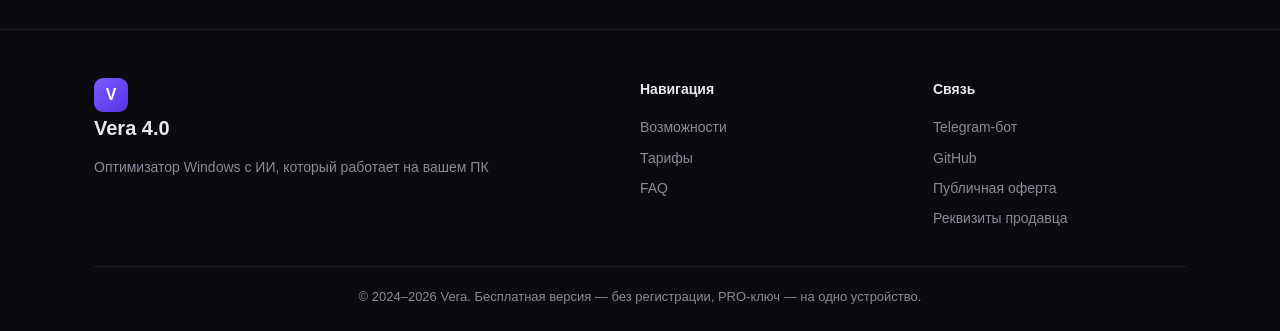
==== commit 2f0a289e: "Vera 4.3.0: bottleneck diagnosis, share card, FreeSync, games on HDD Also corrects the 4.2.0 notes: " ====
--- a/index.html
+++ b/index.html
@@ -4,7 +4,7 @@
 <meta charset="UTF-8">
 <meta name="viewport" content="width=device-width, initial-scale=1.0">
 <title>Vera — бесплатный оптимизатор Windows с ИИ, который работает без интернета</title>
-<meta name="description" content="Спросите «почему тормозит?» — Vera посмотрит, что грузит ПК, и предложит исправить. ИИ работает прямо на компьютере. FPS-доктор и замер FPS, 39 твиков с откатом, очистка, Game Booster. Бесплатно, без регистрации.">
+<meta name="description" content="Спросите «почему тормозит?» — Vera посмотрит, что грузит ПК, и предложит исправить. ИИ работает прямо на компьютере. FPS-доктор и замер FPS, 40 твиков с откатом, очистка, Game Booster. Бесплатно, без регистрации.">
 <meta property="og:type" content="website">
 <meta property="og:title" content="Vera — оптимизатор Windows с ИИ, который работает без интернета">
 <meta property="og:description" content="Спросите «почему тормозит?» — Vera посмотрит, что грузит ПК, и предложит исправить. Бесплатно, без регистрации, любое изменение откатывается одной кнопкой.">
@@ -40,11 +40,11 @@
     <div class="orb orb-3"></div>
   </div>
   <div class="hero-content">
-    <div class="hero-badge reveal">Новая версия 4.2.1</div>
+    <div class="hero-badge reveal">Новая версия 4.3.0</div>
     <h1 class="hero-title reveal">Оптимизатор Windows<br><span class="gradient-text">с ИИ, который видит&nbsp;ваш&nbsp;ПК</span></h1>
     <p class="hero-sub reveal">Спросите <q>почему тормозит?</q> — Vera посмотрит, что грузит систему, объяснит простыми словами и предложит исправить. ИИ работает прямо на компьютере, без интернета. Любое изменение откатывается одной кнопкой.</p>
     <div class="hero-actions reveal">
-      <a class="btn btn-primary btn-glow" href="https://github.com/sdxdxdxdx/vera-site/releases/download/v4.2.1/VeraSetup-4.2.1.exe" download id="download">
+      <a class="btn btn-primary btn-glow" href="https://github.com/sdxdxdxdx/vera-site/releases/download/v4.3.0/VeraSetup-4.3.0.exe" download id="download">
         <svg width="20" height="20" viewBox="0 0 24 24" fill="none" stroke="currentColor" stroke-width="2"><path d="M21 15v4a2 2 0 0 1-2 2H5a2 2 0 0 1-2-2v-4"/><polyline points="7 10 12 15 17 10"/><line x1="12" y1="15" x2="12" y2="3"/></svg>
         Скачать бесплатно
       </a>
@@ -53,7 +53,7 @@
         Telegram-бот
       </a>
     </div>
-    <p class="hero-meta reveal">Бесплатно, без регистрации · Windows 10/11 · 64-bit · 50 МБ · версия 4.2.1</p>
+    <p class="hero-meta reveal">Бесплатно, без регистрации · Windows 10/11 · 64-bit · 50 МБ · версия 4.3.0</p>
   </div>
   <div class="hero-visual reveal">
     <div class="window-mockup">
@@ -61,7 +61,7 @@
         <span class="dot red"></span>
         <span class="dot yellow"></span>
         <span class="dot green"></span>
-        <span class="window-title">Vera 4.2.1</span>
+        <span class="window-title">Vera 4.3.0</span>
       </div>
       <div class="window-body">
         <div class="mock-sidebar">
@@ -89,7 +89,7 @@
   <div class="container">
     <div class="stats-grid">
       <div class="stat-item reveal">
-        <span class="stat-number" data-target="39">0</span>
+        <span class="stat-number" data-target="40">0</span>
         <span class="stat-label">Твиков с откатом</span>
       </div>
       <div class="stat-item reveal">
@@ -126,13 +126,13 @@
           <svg width="24" height="24" viewBox="0 0 24 24" fill="none" stroke="currentColor" stroke-width="2"><polygon points="13 2 3 14 12 14 11 22 21 10 12 10 13 2"/></svg>
         </div>
         <h3>FPS-доктор и замер FPS</h3>
-        <p>Находит, что на самом деле режет FPS: окно поверх игры, которое держит FPS на потолке, тяжёлые настройки графики, забытые лимиты в драйвере AMD, память без XMP/EXPO, монитор на 60 Гц вместо 144, изоляция ядра. Пресеты графики для 7 игр — +33 % FPS в Dota 2 в нашем замере. И замер FPS с графиком фризов до и после.</p>
+        <p>Находит, что на самом деле режет FPS: тяжёлые настройки графики, забытые лимиты в драйвере AMD, выключенный FreeSync, игры на жёстком диске, память без XMP/EXPO, изоляция ядра. Пресеты графики для 7 игр — +33 % FPS в Dota 2 в нашем замере. Замер FPS с графиком фризов говорит, что ограничивало FPS, — и результатом можно поделиться картинкой.</p>
       </div>
       <div class="feature-card glass reveal">
         <div class="feature-icon purple">
           <svg width="24" height="24" viewBox="0 0 24 24" fill="none" stroke="currentColor" stroke-width="2"><polyline points="4 17 10 11 4 5"/><line x1="12" y1="19" x2="20" y2="19"/></svg>
         </div>
-        <h3>39 твиков с откатом</h3>
+        <h3>40 твиков с откатом</h3>
         <p>Игры, пинг, отзывчивость интерфейса, приватность, SSD. Только то, что даёт эффект, с честной оценкой и уровнем риска; пресеты применяются в один клик.</p>
       </div>
       <div class="feature-card glass reveal">
@@ -230,7 +230,7 @@
           <li>Очистка временных файлов и кэша браузеров</li>
           <li>Без регистрации</li>
         </ul>
-        <a class="btn btn-outline" href="https://github.com/sdxdxdxdx/vera-site/releases/download/v4.2.1/VeraSetup-4.2.1.exe" download>Скачать</a>
+        <a class="btn btn-outline" href="https://github.com/sdxdxdxdx/vera-site/releases/download/v4.3.0/VeraSetup-4.3.0.exe" download>Скачать</a>
       </div>
       <div class="price-card glass reveal">
         <div class="price-header">
@@ -324,7 +324,7 @@
           <svg class="faq-chevron" width="20" height="20" viewBox="0 0 24 24" fill="none" stroke="currentColor" stroke-width="2"><polyline points="6 9 12 15 18 9"/></svg>
         </button>
         <div class="faq-answer">
-          <p>Да. FPS-доктор, замер FPS, Copilot, Game Booster, откат изменений, 33 из 39 твиков и основная очистка работают без ключа и без регистрации, без ограничения по времени. PRO добавляет выключение изоляции ядра, HAGS и другие глубокие настройки, очистку системных кэшей и глубокое удаление программ — его можно попробовать 3 дня бесплатно.</p>
+          <p>Да. FPS-доктор, замер FPS, Copilot, Game Booster, откат изменений, 33 из 40 твиков и основная очистка работают без ключа и без регистрации, без ограничения по времени. PRO добавляет выключение изоляции ядра, HAGS и другие глубокие настройки, очистку системных кэшей и глубокое удаление программ — его можно попробовать 3 дня бесплатно.</p>
         </div>
       </div>
       <div class="faq-item reveal">
@@ -408,7 +408,7 @@
     <div class="cta-card glass reveal">
       <h2>Узнайте, почему тормозит ваш ПК</h2>
       <p>Скачайте Vera и получите оценку системы за 30 секунд — бесплатно и без регистрации</p>
-      <a class="btn btn-primary btn-glow" href="https://github.com/sdxdxdxdx/vera-site/releases/download/v4.2.1/VeraSetup-4.2.1.exe" download>
+      <a class="btn btn-primary btn-glow" href="https://github.com/sdxdxdxdx/vera-site/releases/download/v4.3.0/VeraSetup-4.3.0.exe" download>
         Скачать бесплатно
       </a>
     </div>
